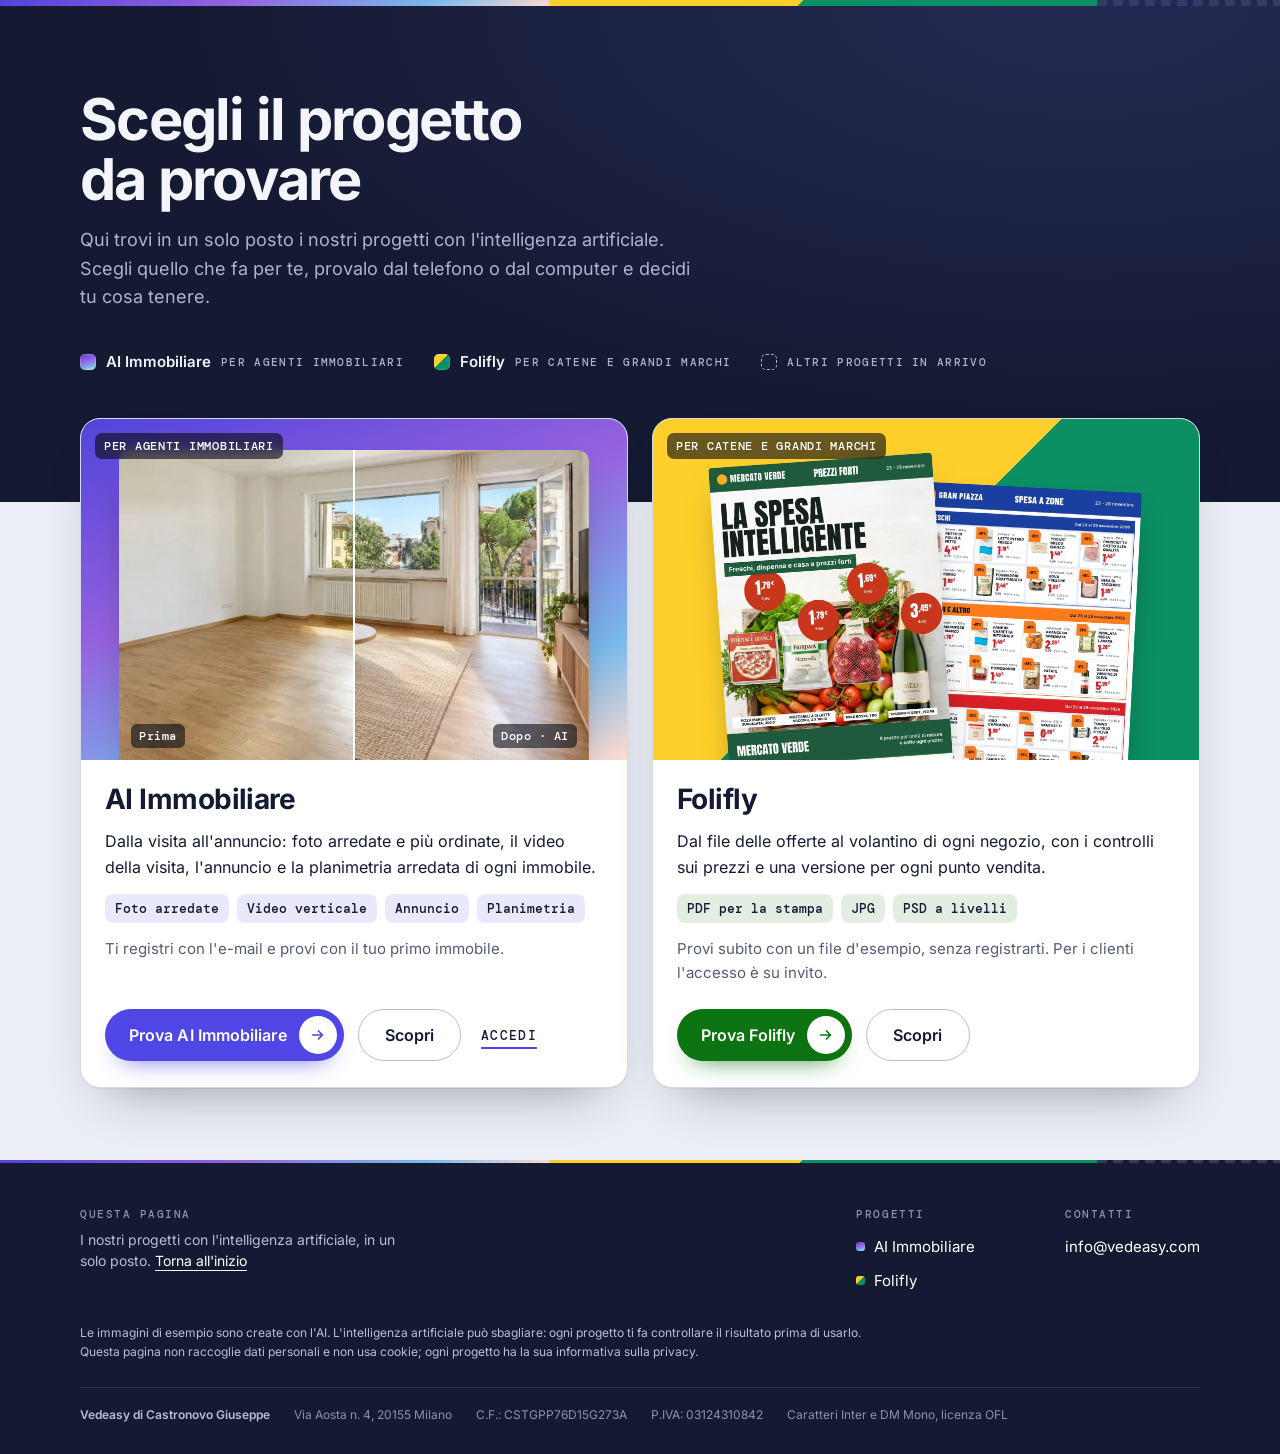
==== index.html @ 01f12b6c "Prima versione della pagina dei progetti" ====
<!doctype html>
<html lang="it">
<head>
<meta charset="utf-8">
<meta name="viewport" content="width=device-width, initial-scale=1, viewport-fit=cover">
<title>Progetti da provare</title>
<meta name="description" content="I nostri progetti con l'intelligenza artificiale in un solo posto: AI Immobiliare per gli agenti immobiliari, Folifly per i volantini di catene e grandi marchi. Scegli quale provare.">
<meta name="claude:viewport-fit-sides" content="cover">
<meta name="theme-color" content="#151A33">
<script>(function(){var h=location.hash,q=location.search;if(/access_token|refresh_token|type=(recovery|signup|invite|magiclink)|error_description/.test(h)||/[?&](code|token_hash|token|type|error)=/.test(q))location.replace('https://immobiliare.aigenerated.it'+location.pathname+q+h)})()</script>
<link rel="stylesheet" href="stile.css">
<style>.p-immobiliare{--p:#4F46E5;--p-fg:#FFFFFF;--p-bg:linear-gradient(160deg,#5144DA 0%,#9562DF 42%,#78B9EC 77%,#FFDBD0 100%)}.p-folifly{--p:#0B7411;--p-fg:#FFFFFF;--p-bg:linear-gradient(135deg,#FFD02B 0 46%,#0B8F63 46% 100%)}
@media (prefers-color-scheme: dark){:root:not([data-theme="light"]) .p-immobiliare{--p:#A5B4FC;--p-fg:#14113A}:root:not([data-theme="light"]) .p-folifly{--p:#19B57F;--p-fg:#0B0E0C}}
:root[data-theme="dark"] .p-immobiliare{--p:#A5B4FC;--p-fg:#14113A}:root[data-theme="dark"] .p-folifly{--p:#19B57F;--p-fg:#0B0E0C}</style>
</head>
<body>
<div class="cima">
<div class="striscia" aria-hidden="true"><span class="p-immobiliare"></span><span class="p-folifly"></span><span class="poi-s"></span></div>
<section class="intro"><div class="in">
  <h1>Scegli il progetto da provare</h1>
  <p class="lead">Qui trovi in un solo posto i nostri progetti con l'intelligenza artificiale. Scegli quello che fa per te, provalo dal telefono o dal computer e decidi tu cosa tenere.</p>
  <ul class="indice" aria-label="Indice dei progetti"><li class="p-immobiliare"><a href="#t-immobiliare"><i aria-hidden="true"></i><b>AI Immobiliare</b><small>Per agenti immobiliari</small></a></li><li class="p-folifly"><a href="#t-folifly"><i aria-hidden="true"></i><b>Folifly</b><small>Per catene e grandi marchi</small></a></li><li class="poi-i"><span><i aria-hidden="true"></i><small>Altri progetti in arrivo</small></span></li></ul>
</div></section>
</div>
<main>
<section class="progetti" aria-label="Progetti"><div class="in">
  <div class="grid">
<article class="prj p-immobiliare" aria-labelledby="t-immobiliare">
  <div class="win"><span class="tag">Per agenti immobiliari</span><div class="pd"><img src="img/immo-prima.webp" alt="Soggiorno vuoto con finestra e balcone" width="1100" height="824"><img class="dopo" src="img/immo-dopo.webp" alt="Lo stesso soggiorno arredato con divano e tavolino, creato con l&#x27;AI" width="1100" height="824"><span class="bar" aria-hidden="true"></span><span class="lab l">Prima</span><span class="lab r">Dopo · AI</span></div></div>
  <div class="body">
    <h2 id="t-immobiliare">AI Immobiliare</h2>
    <p class="frase">Dalla visita all&#x27;annuncio: foto arredate e più ordinate, il video della visita, l&#x27;annuncio e la planimetria arredata di ogni immobile.</p>
    <ul class="escono" aria-label="Cosa ricevi"><li>Foto arredate</li><li>Video verticale</li><li>Annuncio</li><li>Planimetria</li></ul>
    <p class="come">Ti registri con l&#x27;e-mail e provi con il tuo primo immobile.</p>
    <div class="azioni"><a class="btn p" href="https://immobiliare.aigenerated.it/auth?modo=registrati"><span>Prova AI Immobiliare</span><span class="go"><svg viewBox="0 0 20 20" aria-hidden="true"><path d="M4 10h11m-4.5-4.5L15 10l-4.5 4.5" fill="none" stroke="currentColor" stroke-width="1.8" stroke-linecap="round" stroke-linejoin="round"/></svg></span></a><a class="btn s" href="https://immobiliare.aigenerated.it/">Scopri</a><a class="accedi" href="https://immobiliare.aigenerated.it/auth?modo=accedi">Accedi</a></div>
  </div>
</article>
<article class="prj p-folifly" aria-labelledby="t-folifly">
  <div class="win"><span class="tag">Per catene e grandi marchi</span><div class="fogli"><img class="a" src="img/folifly-pag-1.webp" alt="Copertina di un volantino di esempio con prodotti e prezzi inventati" width="760" height="1075"><img class="b" src="img/folifly-pag-2.webp" alt="Pagina interna di un volantino di esempio, a zone" width="760" height="1075" loading="lazy"></div></div>
  <div class="body">
    <h2 id="t-folifly">Folifly</h2>
    <p class="frase">Dal file delle offerte al volantino di ogni negozio, con i controlli sui prezzi e una versione per ogni punto vendita.</p>
    <ul class="escono" aria-label="Cosa ricevi"><li>PDF per la stampa</li><li>JPG</li><li>PSD a livelli</li></ul>
    <p class="come">Provi subito con un file d&#x27;esempio, senza registrarti. Per i clienti l&#x27;accesso è su invito.</p>
    <div class="azioni"><a class="btn p" href="folifly/demo/"><span>Prova Folifly</span><span class="go"><svg viewBox="0 0 20 20" aria-hidden="true"><path d="M4 10h11m-4.5-4.5L15 10l-4.5 4.5" fill="none" stroke="currentColor" stroke-width="1.8" stroke-linecap="round" stroke-linejoin="round"/></svg></span></a><a class="btn s" href="folifly/">Scopri</a></div>
  </div>
</article>
  </div>
</div></section>
</main>
<footer class="foot">
<div class="striscia" aria-hidden="true"><span class="p-immobiliare"></span><span class="p-folifly"></span><span class="poi-s"></span></div>
<div class="in">
  <div class="foot-top">
    <div class="marchio"><p class="eyebrow">Questa pagina</p>
      <p>I nostri progetti con l'intelligenza artificiale, in un solo posto. <a href="/">Torna all'inizio</a></p></div>
    <nav class="fcol" aria-label="Progetti"><p class="eyebrow">Progetti</p><a class="p-immobiliare" href="https://immobiliare.aigenerated.it/"><i aria-hidden="true"></i>AI Immobiliare</a><a class="p-folifly" href="folifly/"><i aria-hidden="true"></i>Folifly</a></nav>
    <div class="fcol"><p class="eyebrow">Contatti</p><a href="mailto:info@vedeasy.com">info@vedeasy.com</a></div>
  </div>
  <p class="nota">Le immagini di esempio sono create con l'AI. L'intelligenza artificiale può sbagliare: ogni progetto ti fa controllare il risultato prima di usarlo. Questa pagina non raccoglie dati personali e non usa cookie; ogni progetto ha la sua informativa sulla privacy.</p>
  <address class="legal"><span>Vedeasy di Castronovo Giuseppe</span><span>Via Aosta n. 4, 20155 Milano</span><span>C.F.: CSTGPP76D15G273A</span><span>P.IVA: 03124310842</span><span>Caratteri Inter e DM Mono, licenza OFL</span></address>
</div>
</footer>
</body>
</html>
---- stile.css ----
/* aigenerated.it, pagina iniziale: il contenitore dei progetti.
   Layout: fascia alta blu notte con in cima la striscia dei progetti (un tratto nei colori di ognuno, uno vuoto per quelli in arrivo);
   le schede salgono sopra la fascia, ognuna con il mondo del suo progetto; piede in fascia colorata, testo piccolo. */
@font-face{font-family:'Inter';font-weight:400;font-display:swap;src:url(fonts/inter-latin-400-normal.woff2) format('woff2')}
@font-face{font-family:'Inter';font-weight:500;font-display:swap;src:url(fonts/inter-latin-500-normal.woff2) format('woff2')}
@font-face{font-family:'Inter';font-weight:600;font-display:swap;src:url(fonts/inter-latin-600-normal.woff2) format('woff2')}
@font-face{font-family:'Inter';font-weight:700;font-display:swap;src:url(fonts/inter-latin-700-normal.woff2) format('woff2')}
@font-face{font-family:'DM Mono';font-weight:400;font-display:swap;src:url(fonts/dm-mono-400.woff2) format('woff2')}
@font-face{font-family:'DM Mono';font-weight:500;font-display:swap;src:url(fonts/dm-mono-500.woff2) format('woff2')}

:root{
  --bg:#ECEEF5; --card:#FFFFFF; --ink:#151A33; --muted:#555B75; --line:#D6D9E6;
  --notte:#151A33; --notte-2:#232A52; --sul-notte:#F4F5FB; --sul-notte-muted:#AEB3CF; --sul-notte-line:#343B66;
  --piede:#151A33; --piede-fg:#B9BED8; --piede-forte:#FFFFFF; --piede-muted:#8B91B3; --piede-line:#2B3260; --line-2:#B9BDD0;
  --focus:#151A33; --focus-notte:#FFFFFF; --shadow:0 1px 0 rgba(21,26,51,.05),0 26px 50px -28px rgba(21,26,51,.45);
  --ui:'Inter',system-ui,-apple-system,'Segoe UI',sans-serif;
  --mono:'DM Mono',ui-monospace,'SF Mono',Menlo,monospace;
  --w:1160px;
}
@media (prefers-color-scheme: dark){:root:not([data-theme="light"]){
  --bg:#0B0D18; --card:#151829; --ink:#ECEEF7; --muted:#A4A9C4; --line:#272B44;
  --notte:#121630; --notte-2:#1E2449; --sul-notte:#F4F5FB; --sul-notte-muted:#A4A9C4; --sul-notte-line:#2E3560;
  --piede:#0F1229; --piede-fg:#A4A9C4; --piede-forte:#ECEEF7; --piede-muted:#7C82A3; --piede-line:#252B52; --line-2:#3A4063;
  --focus:#ECEEF7; --focus-notte:#ECEEF7; --shadow:0 26px 50px -28px rgba(0,0,0,.85); color-scheme:dark }}
:root[data-theme="dark"]{
  --bg:#0B0D18; --card:#151829; --ink:#ECEEF7; --muted:#A4A9C4; --line:#272B44;
  --notte:#121630; --notte-2:#1E2449; --sul-notte:#F4F5FB; --sul-notte-muted:#A4A9C4; --sul-notte-line:#2E3560;
  --piede:#0F1229; --piede-fg:#A4A9C4; --piede-forte:#ECEEF7; --piede-muted:#7C82A3; --piede-line:#252B52; --line-2:#3A4063;
  --focus:#ECEEF7; --focus-notte:#ECEEF7; --shadow:0 26px 50px -28px rgba(0,0,0,.85); color-scheme:dark }

*{box-sizing:border-box}
[hidden]{display:none!important}
body{margin:0;background:var(--bg);color:var(--ink);font:400 1rem/1.6 var(--ui);-webkit-font-smoothing:antialiased}
.in{max-width:var(--w);margin:0 auto;padding-left:max(20px,env(safe-area-inset-left,0px));padding-right:max(20px,env(safe-area-inset-right,0px))}
a{color:inherit}
:focus-visible{outline:2px solid var(--focus);outline-offset:3px;border-radius:6px}

/* fascia alta */
.cima{background:radial-gradient(120% 140% at 85% 0%,var(--notte-2) 0%,var(--notte) 60%);color:var(--sul-notte);padding-bottom:120px}
.cima :focus-visible{outline-color:var(--focus-notte)}
.striscia{display:flex;height:6px}
.striscia span{flex:3;background:var(--p-bg)}
.striscia .poi-s{flex:1;background:repeating-linear-gradient(90deg,var(--sul-notte-line) 0 10px,transparent 10px 16px)}
.intro .in{padding-block:clamp(48px,7vw,84px) 0;display:grid;gap:16px}
h1{margin:0;font-weight:700;font-size:clamp(2.1rem,1.4rem + 3.2vw,3.6rem);line-height:1.04;letter-spacing:-.03em;text-wrap:balance;max-width:16ch}
.lead{margin:0;font-size:1.125rem;color:var(--sul-notte-muted);max-width:56ch}
.indice{list-style:none;margin:14px 0 0;padding:0;display:flex;flex-wrap:wrap;gap:10px 30px}
.indice a,.indice span{display:inline-flex;align-items:center;gap:10px;min-height:40px;text-decoration:none;color:var(--sul-notte)}
.indice i{width:16px;height:16px;border-radius:5px;background:var(--p-bg);flex:none;box-shadow:inset 0 0 0 1px rgba(255,255,255,.18)}
.indice b{font-weight:600;font-size:.9375rem}
.indice small{font:500 .6875rem/1.3 var(--mono);letter-spacing:.12em;text-transform:uppercase;color:var(--sul-notte-muted)}
.indice a:hover b{text-decoration:underline;text-underline-offset:5px;text-decoration-thickness:2px}
.indice .poi-i i{background:none;border:1.5px dashed var(--sul-notte-muted);box-shadow:none}

/* schede dei progetti, salgono sulla fascia */
.progetti .in{margin-top:-84px}
.grid{display:grid;grid-template-columns:repeat(2,minmax(0,1fr));gap:24px}
@media (max-width:860px){.grid{grid-template-columns:1fr}}
.prj{background:var(--card);border:1px solid var(--line);border-radius:20px;overflow:hidden;display:flex;flex-direction:column;box-shadow:var(--shadow);min-width:0}
.win{position:relative;aspect-ratio:16/10;overflow:hidden;background:var(--p-bg)}
.win .tag{position:absolute;left:14px;top:14px;z-index:3;font:500 .75rem/1 var(--mono);letter-spacing:.06em;text-transform:uppercase;background:rgba(10,12,22,.62);color:#fff;padding:7px 9px;border-radius:7px;backdrop-filter:blur(6px);-webkit-backdrop-filter:blur(6px)}

/* vista prima e dopo */
.pd{position:absolute;inset:9% 7% 0;border-radius:12px 12px 0 0;overflow:hidden;box-shadow:0 20px 40px -18px rgba(0,0,0,.45)}
.pd img{position:absolute;inset:0;width:100%;height:100%;object-fit:cover;display:block}
.pd .dopo{clip-path:inset(0 0 0 50%)}
.pd .bar{position:absolute;top:0;bottom:0;left:50%;width:2px;margin-left:-1px;background:#fff}
.pd .lab{position:absolute;bottom:12px;z-index:2;font:500 .75rem/1 var(--mono);letter-spacing:.04em;color:#fff;background:rgba(10,12,22,.6);padding:6px 8px;border-radius:6px}
.pd .lab.l{left:12px}.pd .lab.r{right:12px}

/* vista fogli di volantino */
.fogli img{position:absolute;width:41%;height:auto;aspect-ratio:760/1075;object-fit:cover;border-radius:4px;box-shadow:0 18px 34px -14px rgba(0,0,0,.5);display:block}
.fogli .a{left:12%;top:12%;transform:rotate(-4deg);z-index:2}
.fogli .b{left:47%;top:20%;transform:rotate(3deg)}

.body{padding:24px 24px 26px;display:flex;flex-direction:column;gap:14px;flex:1}
.body h2{margin:0;font-size:1.75rem;line-height:1.1;letter-spacing:-.02em}
.body .frase{margin:0}
.escono{list-style:none;margin:0;padding:0;display:flex;flex-wrap:wrap;gap:8px}
.escono li{font:500 .8125rem/1 var(--mono);padding:8px 10px;border-radius:8px;background:color-mix(in srgb,var(--p) 12%,var(--card));color:var(--ink)}
.come{margin:0;font-size:.9375rem;color:var(--muted)}
.azioni{margin-top:auto;padding-top:10px;display:flex;flex-wrap:wrap;align-items:center;gap:12px 14px}
.btn{display:inline-flex;align-items:center;justify-content:center;gap:12px;min-height:52px;border-radius:999px;font:600 1rem/1 var(--ui);letter-spacing:.005em;text-decoration:none;text-align:center;white-space:nowrap;transition:box-shadow .25s,background-color .2s,border-color .2s}
.btn.p{background:var(--p);color:var(--p-fg);padding:0 7px 0 24px;box-shadow:0 12px 26px -16px var(--p)}
.btn.p .go{width:38px;height:38px;border-radius:50%;background:var(--p-fg);color:var(--p);display:grid;place-items:center;flex:none;transition:transform .2s}
.btn.p .go svg{width:18px;height:18px}
.btn.p:hover{box-shadow:0 0 0 5px color-mix(in srgb,var(--p) 18%,transparent),0 16px 32px -14px var(--p)}
.btn.p:hover .go{transform:translateX(3px)}
.btn.s{padding:0 26px;border:1.5px solid var(--line-2);color:var(--ink);background:transparent}
.btn.s:hover{border-color:var(--p);background:color-mix(in srgb,var(--p) 7%,var(--card))}
.accedi{margin-left:6px;font:500 .8125rem/1 var(--mono);letter-spacing:.1em;text-transform:uppercase;color:var(--ink);text-decoration:underline;text-decoration-color:var(--p);text-decoration-thickness:2px;text-underline-offset:7px;padding-block:10px}
.accedi:hover{color:var(--p)}
@media (max-width:420px){.azioni .btn{flex:1 1 100%}.btn.p{justify-content:space-between}.accedi{margin:2px auto 0}}
@media (prefers-reduced-motion:reduce){.btn,.btn .go{transition:none}}

/* piede: ordinato come una pagina di indice; fascia blu notte, testo piccolo, riga legale sottile */
.foot{margin-top:72px;background:var(--piede);color:var(--piede-fg)}
.foot .striscia{height:3px}
.foot .in{padding-block:44px 30px;display:grid;gap:26px}
.foot-top{display:grid;grid-template-columns:1fr auto auto;gap:28px clamp(40px,7vw,104px);align-items:start}
.marchio p:not(.eyebrow){margin:0;font-size:.875rem;line-height:1.55;max-width:36ch}
.marchio a{color:var(--piede-forte);text-underline-offset:4px}
.fcol{display:grid;gap:2px;justify-items:start;min-width:0}
.eyebrow{margin:0 0 6px;font:500 .6875rem/1.4 var(--mono);letter-spacing:.14em;text-transform:uppercase;color:var(--piede-muted)}
.fcol a{display:inline-flex;align-items:center;gap:9px;min-height:32px;font-size:.9375rem;color:var(--piede-forte);text-decoration:none}
.fcol a i{width:9px;height:9px;border-radius:3px;background:var(--p-bg);flex:none}
.fcol a:hover{text-decoration:underline;text-underline-offset:4px}
.nota{margin:0;font-size:.75rem;line-height:1.6;max-width:100ch}
.legal{margin:0;padding-top:18px;border-top:1px solid var(--piede-line);font-style:normal;font-size:.75rem;line-height:1.5;color:var(--piede-muted);display:flex;flex-wrap:wrap;gap:2px 24px;min-width:0}
.legal span:first-child{color:var(--piede-fg);font-weight:600}
.foot :focus-visible{outline-color:var(--focus-notte)}
@media (max-width:700px){.foot-top{grid-template-columns:1fr 1fr;gap:26px 16px}.marchio{grid-column:1/-1}.legal{flex-direction:column;gap:1px}}
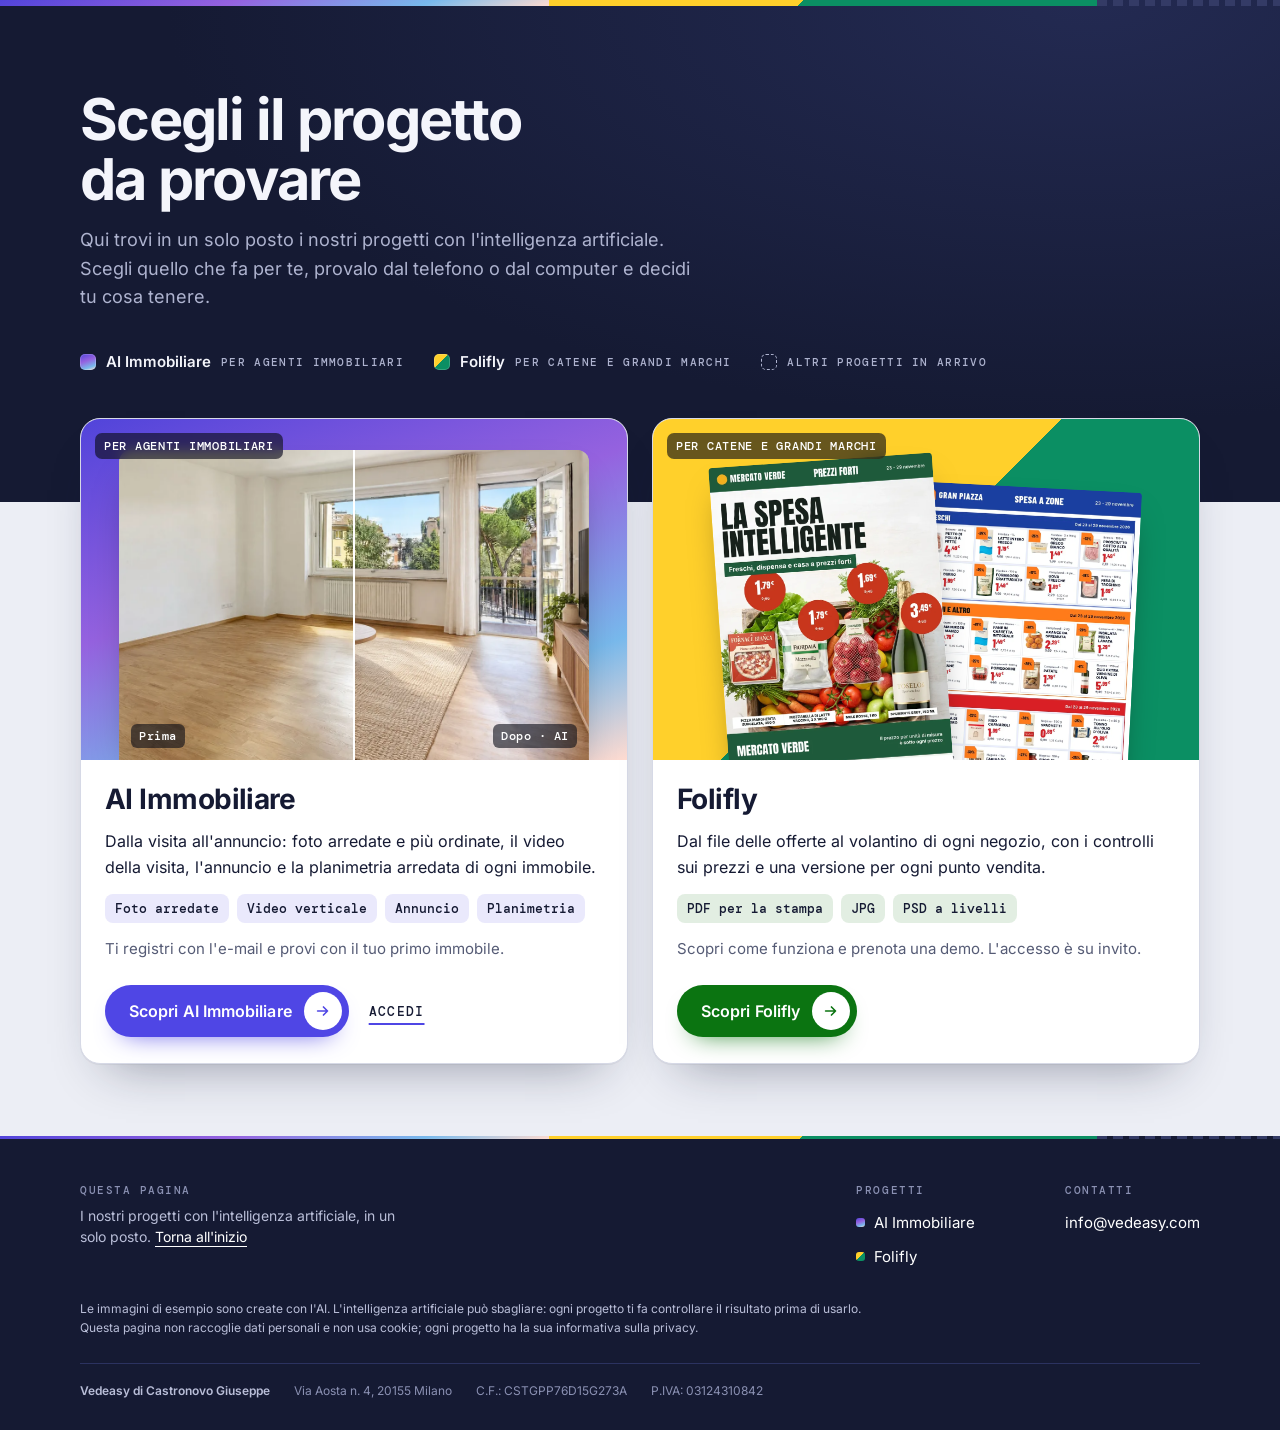
==== commit 68277330: "Schede verso le landing, demo chiusa" ====
--- a/index.html
+++ b/index.html
@@ -7,7 +7,7 @@
 <meta name="description" content="I nostri progetti con l'intelligenza artificiale in un solo posto: AI Immobiliare per gli agenti immobiliari, Folifly per i volantini di catene e grandi marchi. Scegli quale provare.">
 <meta name="claude:viewport-fit-sides" content="cover">
 <meta name="theme-color" content="#151A33">
-<script>(function(){var h=location.hash,q=location.search;if(/access_token|refresh_token|type=(recovery|signup|invite|magiclink)|error_description/.test(h)||/[?&](code|token_hash|token|type|error)=/.test(q))location.replace('https://immobiliare.aigenerated.it'+location.pathname+q+h)})()</script>
+
 <link rel="stylesheet" href="stile.css">
 <style>.p-immobiliare{--p:#4F46E5;--p-fg:#FFFFFF;--p-bg:linear-gradient(160deg,#5144DA 0%,#9562DF 42%,#78B9EC 77%,#FFDBD0 100%)}.p-folifly{--p:#0B7411;--p-fg:#FFFFFF;--p-bg:linear-gradient(135deg,#FFD02B 0 46%,#0B8F63 46% 100%)}
 @media (prefers-color-scheme: dark){:root:not([data-theme="light"]) .p-immobiliare{--p:#A5B4FC;--p-fg:#14113A}:root:not([data-theme="light"]) .p-folifly{--p:#19B57F;--p-fg:#0B0E0C}}
@@ -32,7 +32,7 @@
     <p class="frase">Dalla visita all&#x27;annuncio: foto arredate e più ordinate, il video della visita, l&#x27;annuncio e la planimetria arredata di ogni immobile.</p>
     <ul class="escono" aria-label="Cosa ricevi"><li>Foto arredate</li><li>Video verticale</li><li>Annuncio</li><li>Planimetria</li></ul>
     <p class="come">Ti registri con l&#x27;e-mail e provi con il tuo primo immobile.</p>
-    <div class="azioni"><a class="btn p" href="https://immobiliare.aigenerated.it/auth?modo=registrati"><span>Prova AI Immobiliare</span><span class="go"><svg viewBox="0 0 20 20" aria-hidden="true"><path d="M4 10h11m-4.5-4.5L15 10l-4.5 4.5" fill="none" stroke="currentColor" stroke-width="1.8" stroke-linecap="round" stroke-linejoin="round"/></svg></span></a><a class="btn s" href="https://immobiliare.aigenerated.it/">Scopri</a><a class="accedi" href="https://immobiliare.aigenerated.it/auth?modo=accedi">Accedi</a></div>
+    <div class="azioni"><a class="btn p" href="https://immobiliare.aigenerated.it/"><span>Scopri AI Immobiliare</span><span class="go"><svg viewBox="0 0 20 20" aria-hidden="true"><path d="M4 10h11m-4.5-4.5L15 10l-4.5 4.5" fill="none" stroke="currentColor" stroke-width="1.8" stroke-linecap="round" stroke-linejoin="round"/></svg></span></a><a class="accedi" href="https://immobiliare.aigenerated.it/auth?modo=accedi">Accedi</a></div>
   </div>
 </article>
 <article class="prj p-folifly" aria-labelledby="t-folifly">
@@ -41,8 +41,8 @@
     <h2 id="t-folifly">Folifly</h2>
     <p class="frase">Dal file delle offerte al volantino di ogni negozio, con i controlli sui prezzi e una versione per ogni punto vendita.</p>
     <ul class="escono" aria-label="Cosa ricevi"><li>PDF per la stampa</li><li>JPG</li><li>PSD a livelli</li></ul>
-    <p class="come">Provi subito con un file d&#x27;esempio, senza registrarti. Per i clienti l&#x27;accesso è su invito.</p>
-    <div class="azioni"><a class="btn p" href="folifly/demo/"><span>Prova Folifly</span><span class="go"><svg viewBox="0 0 20 20" aria-hidden="true"><path d="M4 10h11m-4.5-4.5L15 10l-4.5 4.5" fill="none" stroke="currentColor" stroke-width="1.8" stroke-linecap="round" stroke-linejoin="round"/></svg></span></a><a class="btn s" href="folifly/">Scopri</a></div>
+    <p class="come">Scopri come funziona e prenota una demo. L&#x27;accesso è su invito.</p>
+    <div class="azioni"><a class="btn p" href="folifly/"><span>Scopri Folifly</span><span class="go"><svg viewBox="0 0 20 20" aria-hidden="true"><path d="M4 10h11m-4.5-4.5L15 10l-4.5 4.5" fill="none" stroke="currentColor" stroke-width="1.8" stroke-linecap="round" stroke-linejoin="round"/></svg></span></a></div>
   </div>
 </article>
   </div>
@@ -54,11 +54,11 @@
   <div class="foot-top">
     <div class="marchio"><p class="eyebrow">Questa pagina</p>
       <p>I nostri progetti con l'intelligenza artificiale, in un solo posto. <a href="/">Torna all'inizio</a></p></div>
-    <nav class="fcol" aria-label="Progetti"><p class="eyebrow">Progetti</p><a class="p-immobiliare" href="https://immobiliare.aigenerated.it/"><i aria-hidden="true"></i>AI Immobiliare</a><a class="p-folifly" href="folifly/"><i aria-hidden="true"></i>Folifly</a></nav>
+    <nav class="fcol" aria-label="Progetti"><p class="eyebrow">Progetti</p><a class="p-immobiliare" href="#t-immobiliare"><i aria-hidden="true"></i>AI Immobiliare</a><a class="p-folifly" href="#t-folifly"><i aria-hidden="true"></i>Folifly</a></nav>
     <div class="fcol"><p class="eyebrow">Contatti</p><a href="mailto:info@vedeasy.com">info@vedeasy.com</a></div>
   </div>
   <p class="nota">Le immagini di esempio sono create con l'AI. L'intelligenza artificiale può sbagliare: ogni progetto ti fa controllare il risultato prima di usarlo. Questa pagina non raccoglie dati personali e non usa cookie; ogni progetto ha la sua informativa sulla privacy.</p>
-  <address class="legal"><span>Vedeasy di Castronovo Giuseppe</span><span>Via Aosta n. 4, 20155 Milano</span><span>C.F.: CSTGPP76D15G273A</span><span>P.IVA: 03124310842</span><span>Caratteri Inter e DM Mono, licenza OFL</span></address>
+  <address class="legal"><span>Vedeasy di Castronovo Giuseppe</span><span>Via Aosta n. 4, 20155 Milano</span><span>C.F.: CSTGPP76D15G273A</span><span>P.IVA: 03124310842</span></address>
 </div>
 </footer>
 </body>
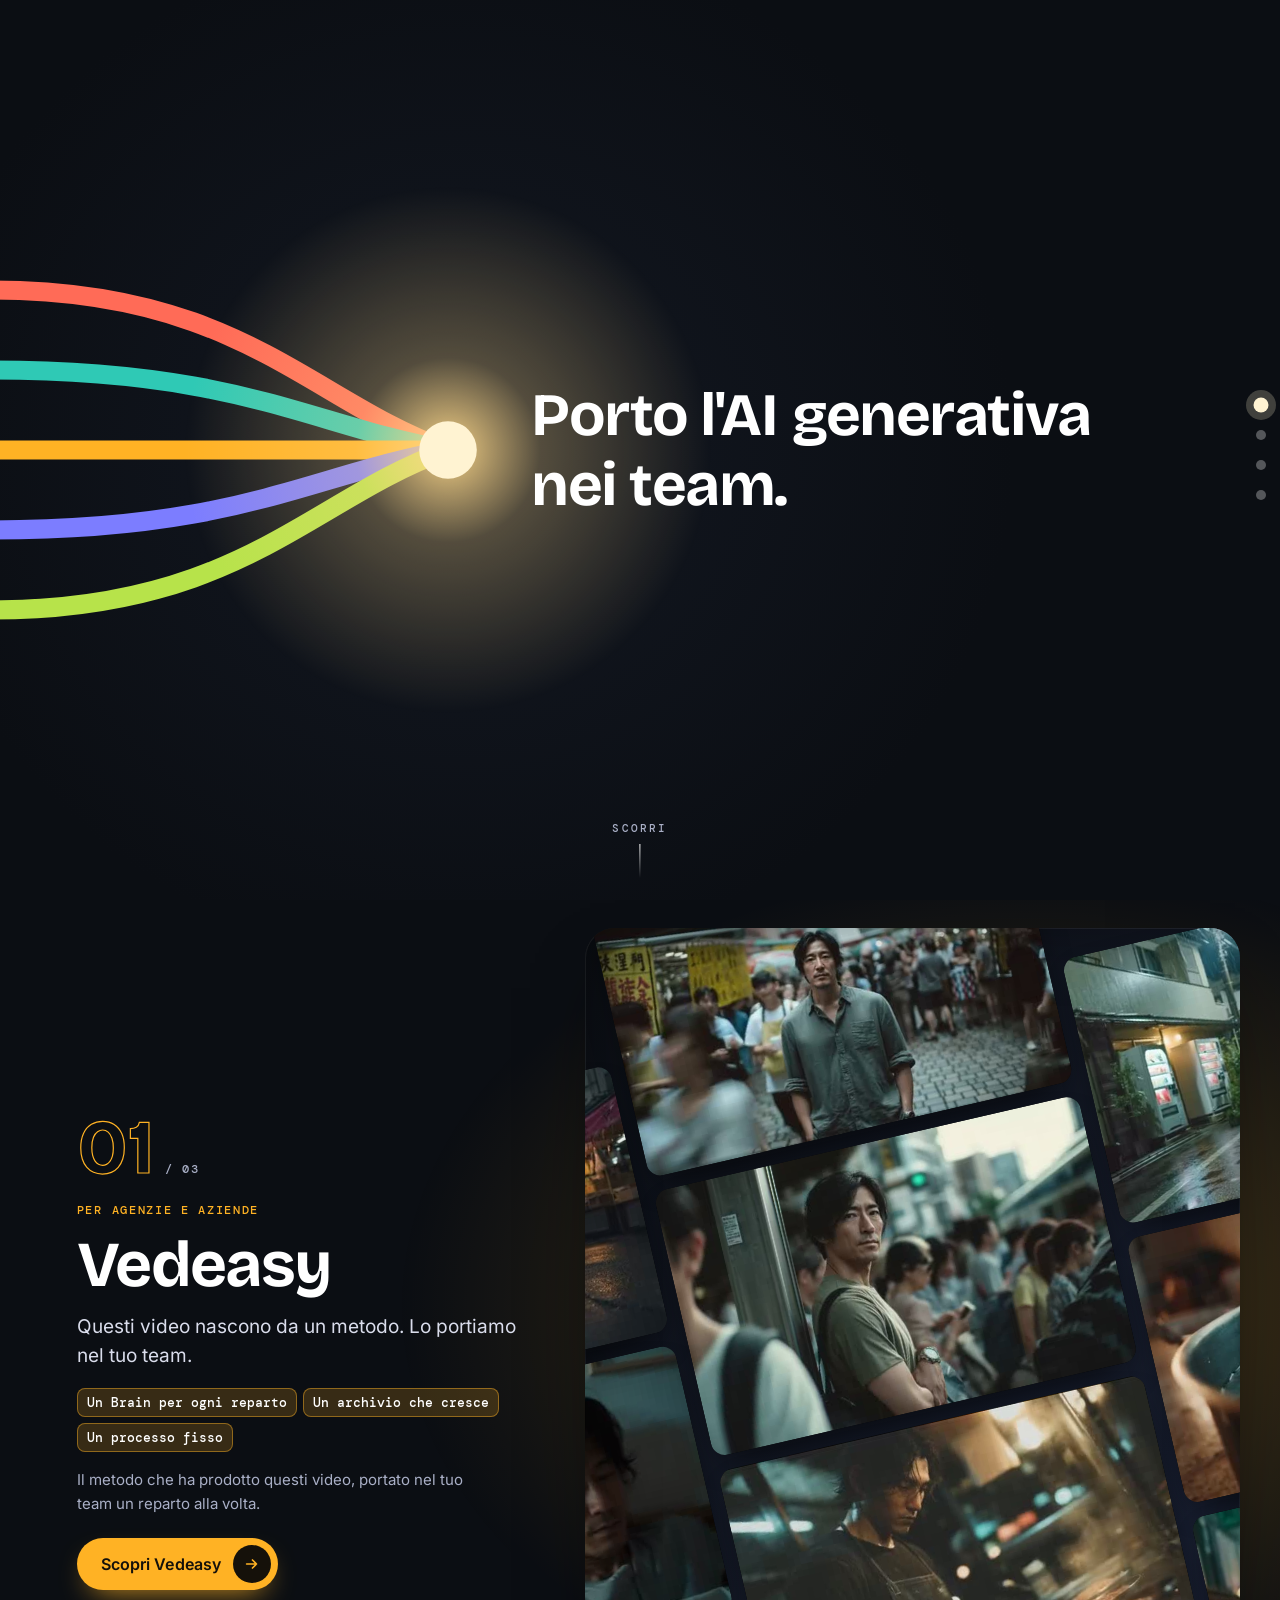
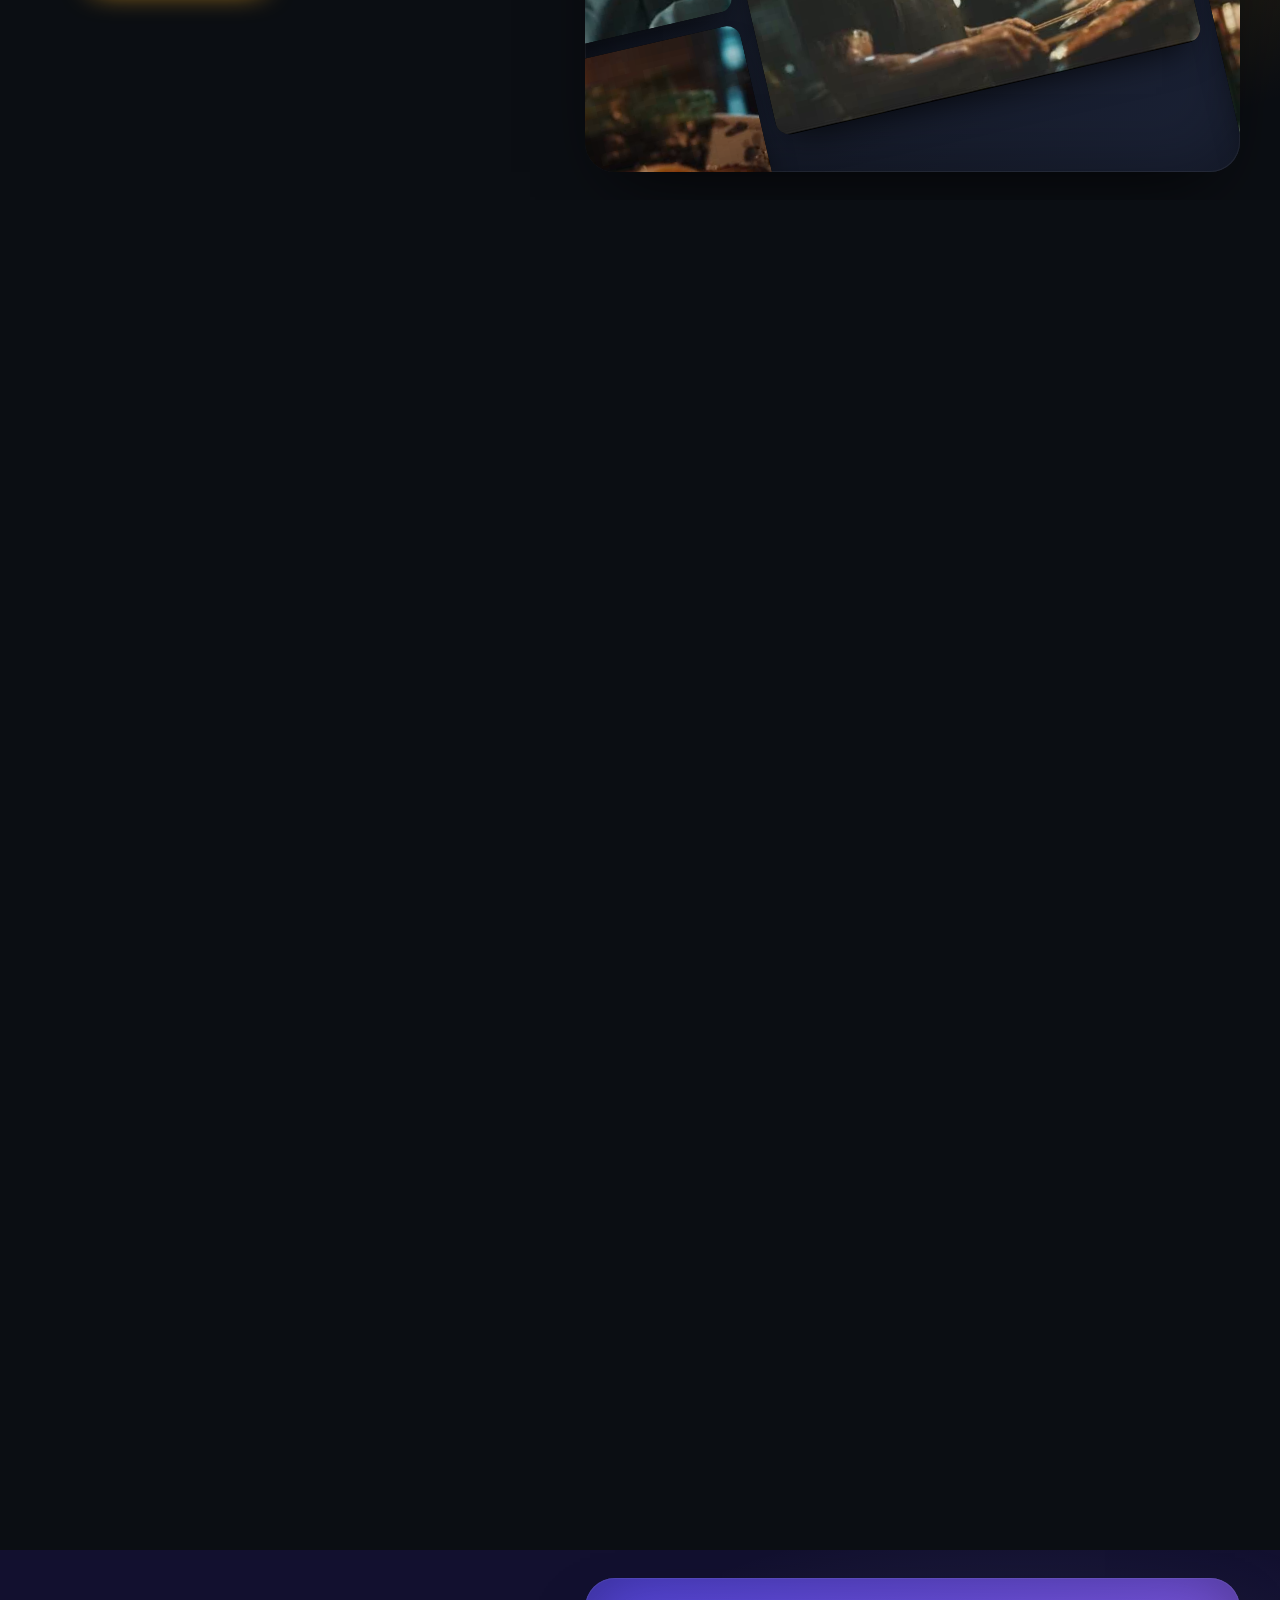
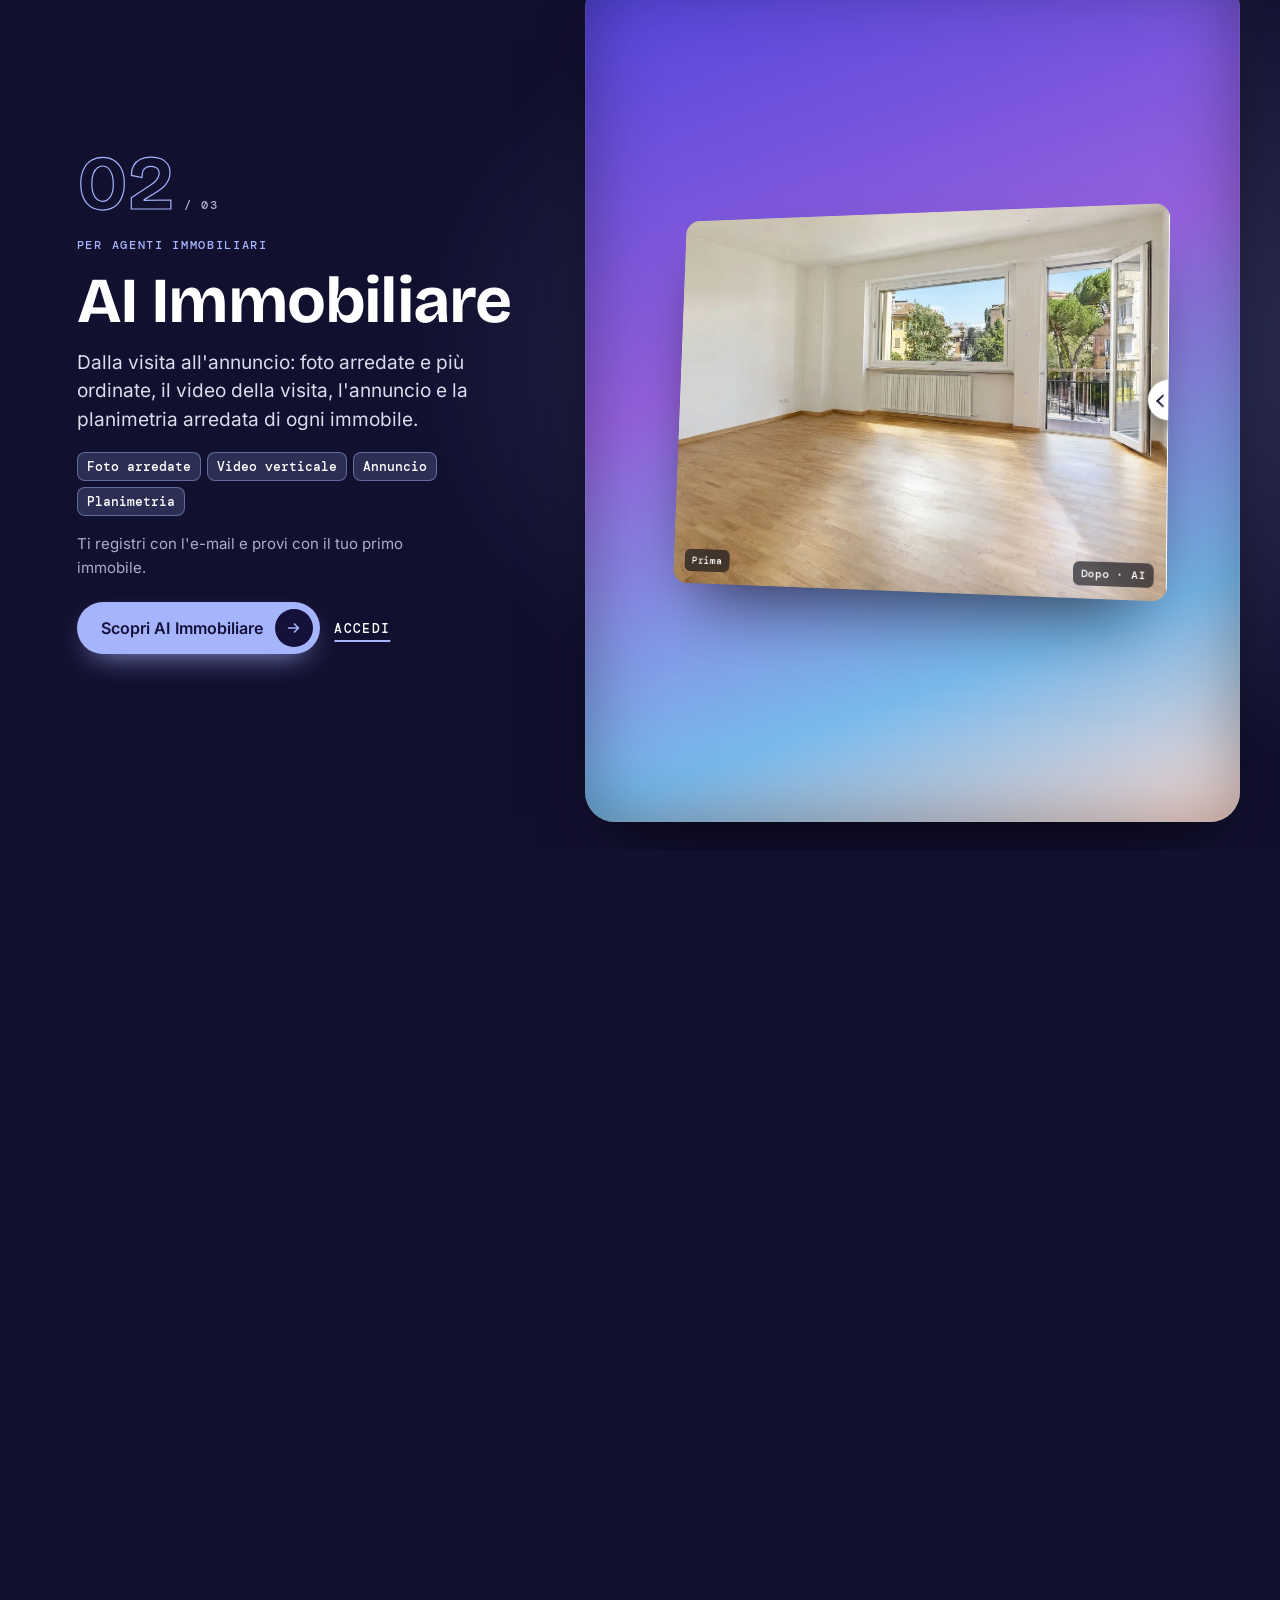
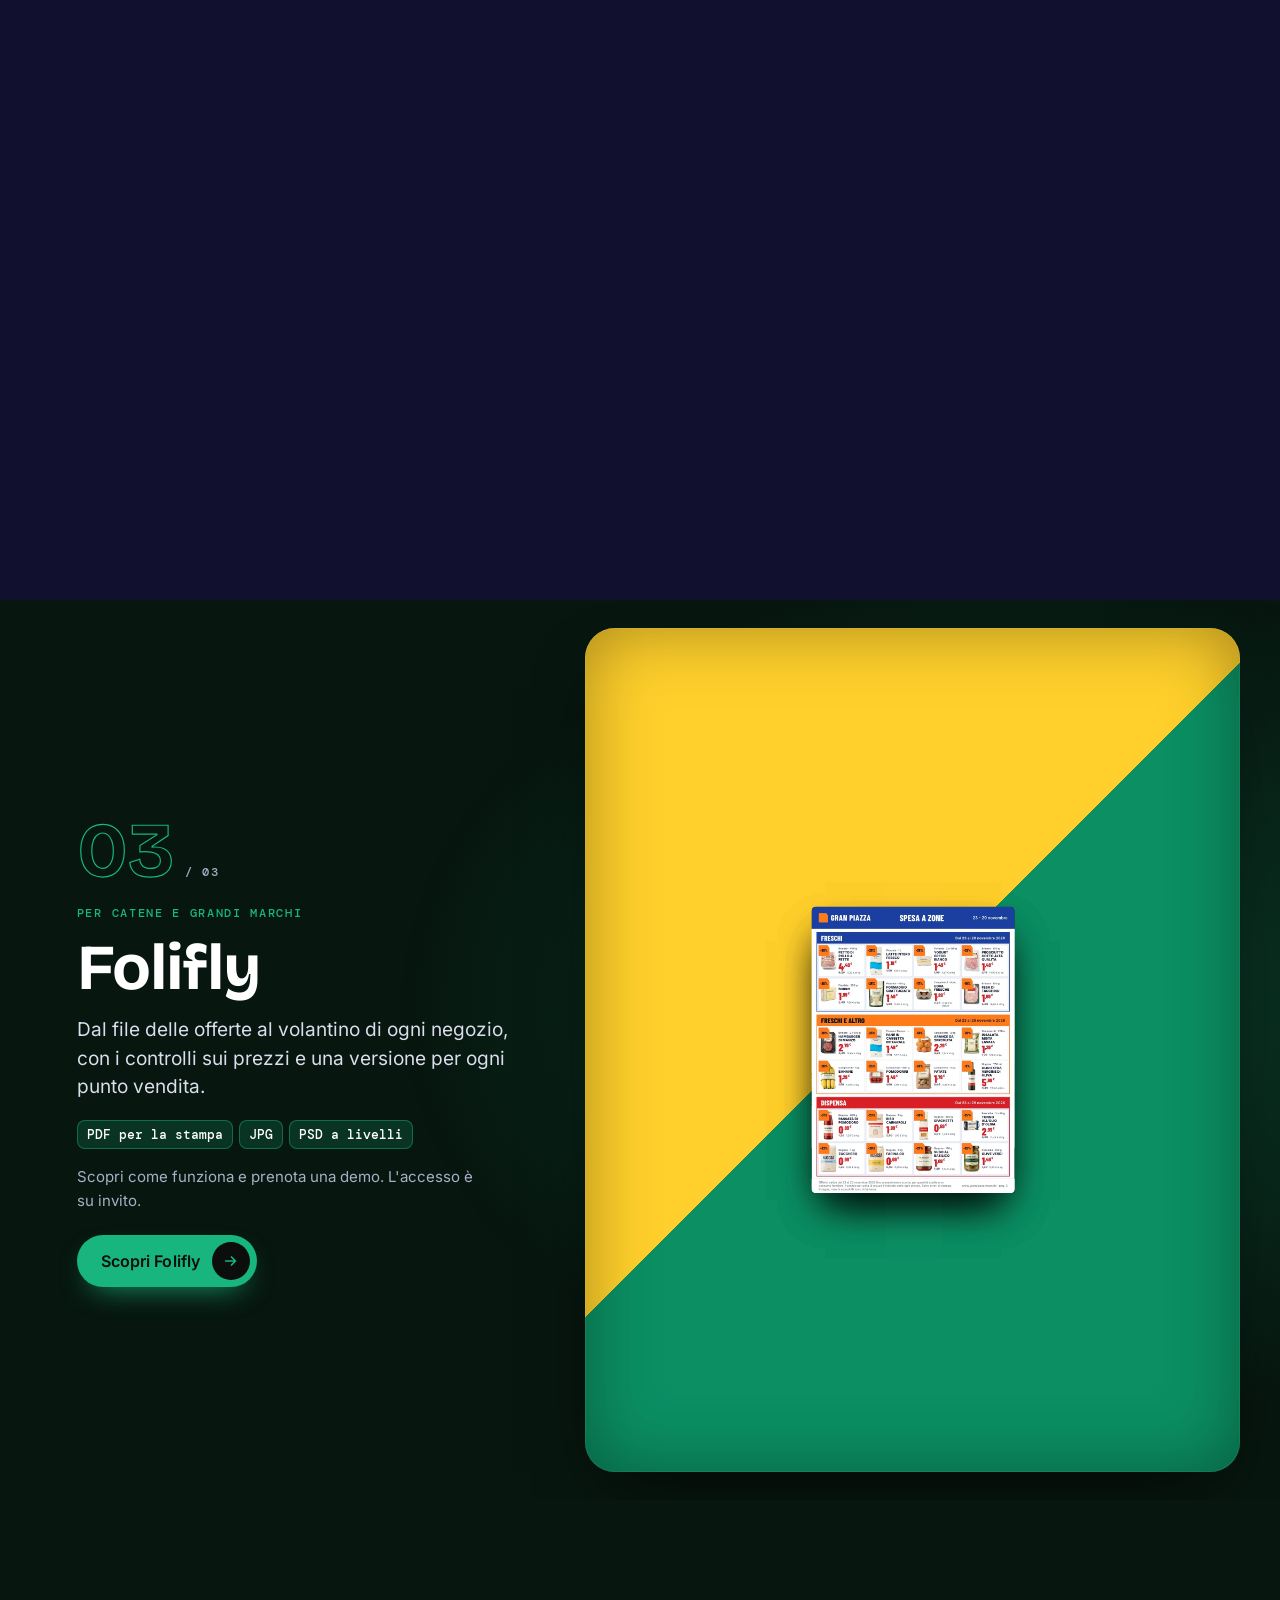
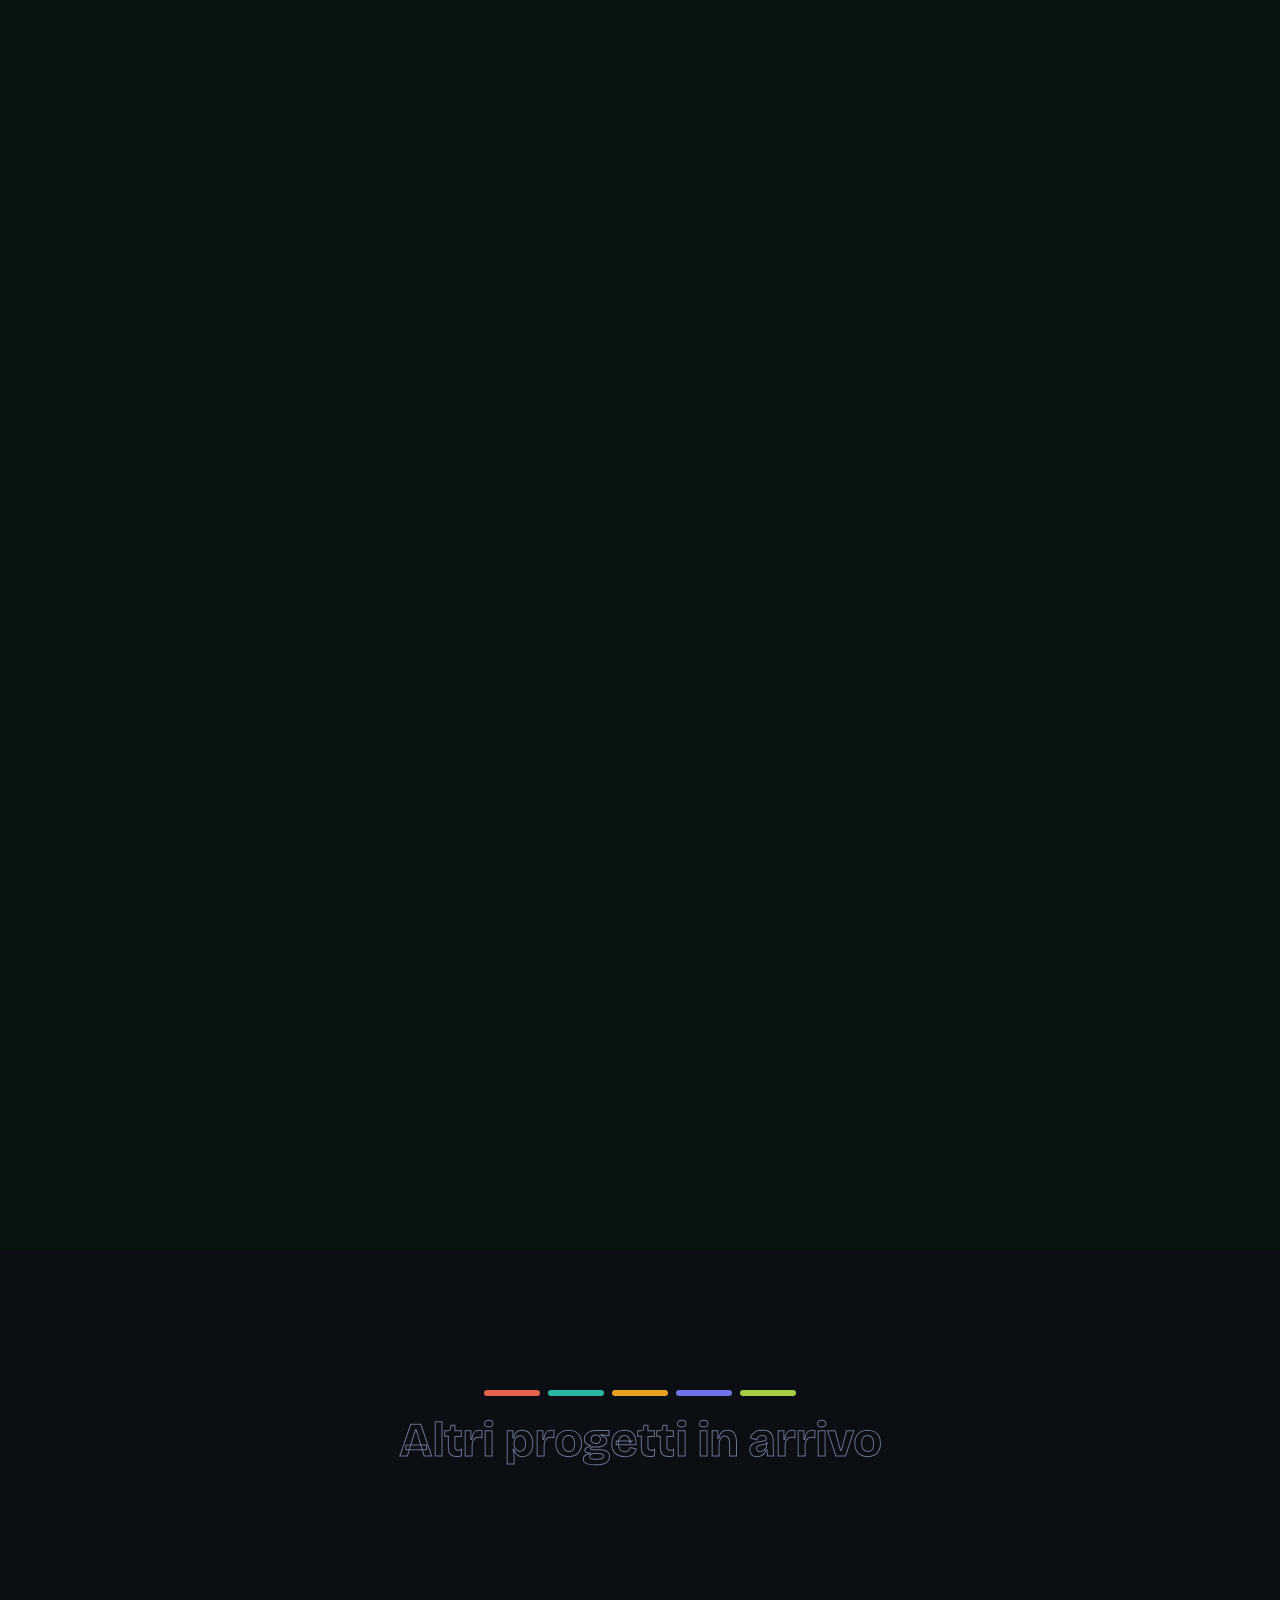
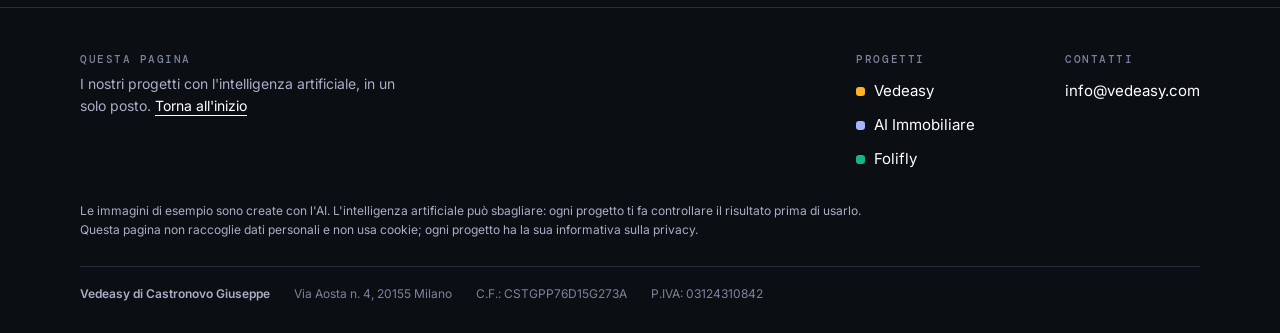
==== commit 2cb9c756: "Nuova prima pagina con Vedeasy e bottone demo Folifly" ====
--- a/index.html
+++ b/index.html
@@ -3,63 +3,82 @@
 <head>
 <meta charset="utf-8">
 <meta name="viewport" content="width=device-width, initial-scale=1, viewport-fit=cover">
-<title>Progetti da provare</title>
-<meta name="description" content="I nostri progetti con l'intelligenza artificiale in un solo posto: AI Immobiliare per gli agenti immobiliari, Folifly per i volantini di catene e grandi marchi. Scegli quale provare.">
+<title>Porto l'AI generativa nei team</title>
+<meta name="description" content="Porto l'AI generativa nei team. Vedeasy per agenzie e aziende, AI Immobiliare per gli agenti immobiliari, Folifly per i volantini di catene e grandi marchi.">
 <meta name="claude:viewport-fit-sides" content="cover">
-<meta name="theme-color" content="#151A33">
+<meta name="theme-color" content="#0B0E13">
 
 <link rel="stylesheet" href="stile.css">
-<style>.p-immobiliare{--p:#4F46E5;--p-fg:#FFFFFF;--p-bg:linear-gradient(160deg,#5144DA 0%,#9562DF 42%,#78B9EC 77%,#FFDBD0 100%)}.p-folifly{--p:#0B7411;--p-fg:#FFFFFF;--p-bg:linear-gradient(135deg,#FFD02B 0 46%,#0B8F63 46% 100%)}
-@media (prefers-color-scheme: dark){:root:not([data-theme="light"]) .p-immobiliare{--p:#A5B4FC;--p-fg:#14113A}:root:not([data-theme="light"]) .p-folifly{--p:#19B57F;--p-fg:#0B0E0C}}
-:root[data-theme="dark"] .p-immobiliare{--p:#A5B4FC;--p-fg:#14113A}:root[data-theme="dark"] .p-folifly{--p:#19B57F;--p-fg:#0B0E0C}</style>
+<style>.p-vedeasy{--p:#FFB224;--p-fg:#15110A;--p-bg:linear-gradient(135deg,#0B0E13 0%,#1B2236 100%)}.p-immobiliare{--p:#A5B4FC;--p-fg:#14113A;--p-bg:linear-gradient(160deg,#5144DA 0%,#9562DF 42%,#78B9EC 77%,#FFDBD0 100%)}.p-folifly{--p:#19B57F;--p-fg:#0B0E0C;--p-bg:linear-gradient(135deg,#FFD02B 0 46%,#0B8F63 46% 100%)}</style>
 </head>
 <body>
-<div class="cima">
-<div class="striscia" aria-hidden="true"><span class="p-immobiliare"></span><span class="p-folifly"></span><span class="poi-s"></span></div>
-<section class="intro"><div class="in">
-  <h1>Scegli il progetto da provare</h1>
-  <p class="lead">Qui trovi in un solo posto i nostri progetti con l'intelligenza artificiale. Scegli quello che fa per te, provalo dal telefono o dal computer e decidi tu cosa tenere.</p>
-  <ul class="indice" aria-label="Indice dei progetti"><li class="p-immobiliare"><a href="#t-immobiliare"><i aria-hidden="true"></i><b>AI Immobiliare</b><small>Per agenti immobiliari</small></a></li><li class="p-folifly"><a href="#t-folifly"><i aria-hidden="true"></i><b>Folifly</b><small>Per catene e grandi marchi</small></a></li><li class="poi-i"><span><i aria-hidden="true"></i><small>Altri progetti in arrivo</small></span></li></ul>
-</div></section>
-</div>
+<div class="barra" aria-hidden="true"><i></i></div>
+<nav class="rail" aria-label="Sezioni della pagina"><a href="#top" aria-label="Inizio" style="--c:#FFF3D2"><span class="n">Inizio</span></a><a href="#s-vedeasy" aria-label="Vedeasy" style="--c:#FFB224"><span class="n">Vedeasy</span></a><a href="#s-immobiliare" aria-label="AI Immobiliare" style="--c:#A5B4FC"><span class="n">AI Immobiliare</span></a><a href="#s-folifly" aria-label="Folifly" style="--c:#19B57F"><span class="n">Folifly</span></a></nav>
+<header class="hero" id="top">
+ <div class="hero-in">
+  <div class="arte arte-d" aria-hidden="true"><svg viewBox="0 0 1600 900" preserveAspectRatio="xMidYMid slice" focusable="false"><defs><radialGradient id="alone-d"><stop offset="0" stop-color="#FFD98A" stop-opacity=".95"/><stop offset=".35" stop-color="#FFD98A" stop-opacity=".28"/><stop offset="1" stop-color="#FFD98A" stop-opacity="0"/></radialGradient></defs><g class="fili"><path class="filo" style="--i:0" pathLength="1" d="M-10,250 C 300,250 390,390.0 560,450" fill="none" stroke="#FF6B57" stroke-width="24" stroke-linecap="round"/><path class="filo" style="--i:1" pathLength="1" d="M-10,350 C 300,350 390,420.0 560,450" fill="none" stroke="#2FC9B5" stroke-width="24" stroke-linecap="round"/><path class="filo" style="--i:2" pathLength="1" d="M-10,450 C 300,450 390,450.0 560,450" fill="none" stroke="#FFB224" stroke-width="24" stroke-linecap="round"/><path class="filo" style="--i:3" pathLength="1" d="M-10,550 C 300,550 390,480.0 560,450" fill="none" stroke="#7C7DFF" stroke-width="24" stroke-linecap="round"/><path class="filo" style="--i:4" pathLength="1" d="M-10,650 C 300,650 390,510.0 560,450" fill="none" stroke="#B7E34A" stroke-width="24" stroke-linecap="round"/></g><g class="nodo-s" style="transform-origin:560px 450px"><g class="nodo" style="transform-origin:560px 450px"><circle cx="560" cy="450" r="330" fill="url(#alone-d)"/><circle cx="560" cy="450" r="36" fill="#FFF3D2"/></g></g></svg></div>
+  <div class="arte arte-m" aria-hidden="true"><svg viewBox="0 0 600 560" preserveAspectRatio="xMidYMid slice" focusable="false"><defs><radialGradient id="alone-m"><stop offset="0" stop-color="#FFD98A" stop-opacity=".95"/><stop offset=".35" stop-color="#FFD98A" stop-opacity=".28"/><stop offset="1" stop-color="#FFD98A" stop-opacity="0"/></radialGradient></defs><g class="fili"><path class="filo" style="--i:0" pathLength="1" d="M-10,164 C 150,164 290,245.2 390,280" fill="none" stroke="#FF6B57" stroke-width="14" stroke-linecap="round"/><path class="filo" style="--i:1" pathLength="1" d="M-10,222 C 150,222 290,262.6 390,280" fill="none" stroke="#2FC9B5" stroke-width="14" stroke-linecap="round"/><path class="filo" style="--i:2" pathLength="1" d="M-10,280 C 150,280 290,280.0 390,280" fill="none" stroke="#FFB224" stroke-width="14" stroke-linecap="round"/><path class="filo" style="--i:3" pathLength="1" d="M-10,338 C 150,338 290,297.4 390,280" fill="none" stroke="#7C7DFF" stroke-width="14" stroke-linecap="round"/><path class="filo" style="--i:4" pathLength="1" d="M-10,396 C 150,396 290,314.8 390,280" fill="none" stroke="#B7E34A" stroke-width="14" stroke-linecap="round"/></g><g class="nodo-s" style="transform-origin:390px 280px"><g class="nodo" style="transform-origin:390px 280px"><circle cx="390" cy="280" r="200" fill="url(#alone-m)"/><circle cx="390" cy="280" r="22" fill="#FFF3D2"/></g></g></svg></div>
+  <h1><span class="r"><span>Porto l'AI</span></span> <span class="r r2"><span>generativa</span></span> <span class="r r3"><span>nei team.</span></span></h1>
+ </div>
+ <a class="scorri" href="#s-vedeasy"><span>Scorri</span><i aria-hidden="true"></i></a>
+</header>
 <main>
-<section class="progetti" aria-label="Progetti"><div class="in">
-  <div class="grid">
-<article class="prj p-immobiliare" aria-labelledby="t-immobiliare">
-  <div class="win"><span class="tag">Per agenti immobiliari</span><div class="pd"><img src="img/immo-prima.webp" alt="Soggiorno vuoto con finestra e balcone" width="1100" height="824"><img class="dopo" src="img/immo-dopo.webp" alt="Lo stesso soggiorno arredato con divano e tavolino, creato con l&#x27;AI" width="1100" height="824"><span class="bar" aria-hidden="true"></span><span class="lab l">Prima</span><span class="lab r">Dopo · AI</span></div></div>
-  <div class="body">
-    <h2 id="t-immobiliare">AI Immobiliare</h2>
-    <p class="frase">Dalla visita all&#x27;annuncio: foto arredate e più ordinate, il video della visita, l&#x27;annuncio e la planimetria arredata di ogni immobile.</p>
-    <ul class="escono" aria-label="Cosa ricevi"><li>Foto arredate</li><li>Video verticale</li><li>Annuncio</li><li>Planimetria</li></ul>
-    <p class="come">Ti registri con l&#x27;e-mail e provi con il tuo primo immobile.</p>
-    <div class="azioni"><a class="btn p" href="https://immobiliare.aigenerated.it/"><span>Scopri AI Immobiliare</span><span class="go"><svg viewBox="0 0 20 20" aria-hidden="true"><path d="M4 10h11m-4.5-4.5L15 10l-4.5 4.5" fill="none" stroke="currentColor" stroke-width="1.8" stroke-linecap="round" stroke-linejoin="round"/></svg></span></a><a class="accedi" href="https://immobiliare.aigenerated.it/auth?modo=accedi">Accedi</a></div>
+<section class="pin p-vedeasy st-muro" id="s-vedeasy" aria-labelledby="t-vedeasy">
+ <div class="cielo">
+  <div class="testo">
+   <p class="num" aria-hidden="true"><b>01</b><span>/ 03</span></p>
+   <p class="per">Per agenzie e aziende</p>
+   <h2 id="t-vedeasy">Vedeasy</h2>
+   <p class="frase">Questi video nascono da un metodo. Lo portiamo nel tuo team.</p>
+   <ul class="escono" aria-label="Cosa ricevi"><li style="--k:0">Un Brain per ogni reparto</li><li style="--k:1">Un archivio che cresce</li><li style="--k:2">Un processo fisso</li></ul>
+   <p class="come">Il metodo che ha prodotto questi video, portato nel tuo team un reparto alla volta.</p>
+   <div class="azioni"><a class="btn p" href="https://vedeasy.com/"><span>Scopri Vedeasy</span><span class="go"><svg viewBox="0 0 20 20" aria-hidden="true"><path d="M4 10h11m-4.5-4.5L15 10l-4.5 4.5" fill="none" stroke="currentColor" stroke-width="1.8" stroke-linecap="round" stroke-linejoin="round"/></svg></span></a></div>
   </div>
-</article>
-<article class="prj p-folifly" aria-labelledby="t-folifly">
-  <div class="win"><span class="tag">Per catene e grandi marchi</span><div class="fogli"><img class="a" src="img/folifly-pag-1.webp" alt="Copertina di un volantino di esempio con prodotti e prezzi inventati" width="760" height="1075"><img class="b" src="img/folifly-pag-2.webp" alt="Pagina interna di un volantino di esempio, a zone" width="760" height="1075" loading="lazy"></div></div>
-  <div class="body">
-    <h2 id="t-folifly">Folifly</h2>
-    <p class="frase">Dal file delle offerte al volantino di ogni negozio, con i controlli sui prezzi e una versione per ogni punto vendita.</p>
-    <ul class="escono" aria-label="Cosa ricevi"><li>PDF per la stampa</li><li>JPG</li><li>PSD a livelli</li></ul>
-    <p class="come">Scopri come funziona e prenota una demo. L&#x27;accesso è su invito.</p>
-    <div class="azioni"><a class="btn p" href="folifly/"><span>Scopri Folifly</span><span class="go"><svg viewBox="0 0 20 20" aria-hidden="true"><path d="M4 10h11m-4.5-4.5L15 10l-4.5 4.5" fill="none" stroke="currentColor" stroke-width="1.8" stroke-linecap="round" stroke-linejoin="round"/></svg></span></a></div>
+  <div class="vis"><div class="muro" role="img" aria-label="Fotogramma di un video del metodo"><div class="col"><div class="tessera"><video muted loop playsinline preload="none" tabindex="-1" aria-hidden="true" poster="img/vedeasy/v1.jpg" data-src="img/vedeasy/v1.mp4"></video></div><div class="tessera"><video muted loop playsinline preload="none" tabindex="-1" aria-hidden="true" poster="img/vedeasy/v4.jpg" data-src="img/vedeasy/v4.mp4"></video></div><div class="tessera"><video muted loop playsinline preload="none" tabindex="-1" aria-hidden="true" poster="img/vedeasy/v7.jpg" data-src="img/vedeasy/v7.mp4"></video></div></div><div class="col"><div class="tessera"><video muted loop playsinline preload="none" tabindex="-1" aria-hidden="true" poster="img/vedeasy/v2.jpg" data-src="img/vedeasy/v2.mp4"></video></div><div class="tessera"><video muted loop playsinline preload="none" tabindex="-1" aria-hidden="true" poster="img/vedeasy/v5.jpg" data-src="img/vedeasy/v5.mp4"></video></div><div class="tessera"><video muted loop playsinline preload="none" tabindex="-1" aria-hidden="true" poster="img/vedeasy/v8.jpg" data-src="img/vedeasy/v8.mp4"></video></div></div><div class="col"><div class="tessera"><video muted loop playsinline preload="none" tabindex="-1" aria-hidden="true" poster="img/vedeasy/v3.jpg" data-src="img/vedeasy/v3.mp4"></video></div><div class="tessera"><video muted loop playsinline preload="none" tabindex="-1" aria-hidden="true" poster="img/vedeasy/v6.jpg" data-src="img/vedeasy/v6.mp4"></video></div><div class="tessera"><video muted loop playsinline preload="none" tabindex="-1" aria-hidden="true" poster="img/vedeasy/v9.jpg" data-src="img/vedeasy/v9.mp4"></video></div></div></div></div>
+ </div>
+</section>
+<section class="pin p-immobiliare st-prima-dopo" id="s-immobiliare" aria-labelledby="t-immobiliare">
+ <div class="cielo">
+  <div class="testo">
+   <p class="num" aria-hidden="true"><b>02</b><span>/ 03</span></p>
+   <p class="per">Per agenti immobiliari</p>
+   <h2 id="t-immobiliare">AI Immobiliare</h2>
+   <p class="frase">Dalla visita all&#x27;annuncio: foto arredate e più ordinate, il video della visita, l&#x27;annuncio e la planimetria arredata di ogni immobile.</p>
+   <ul class="escono" aria-label="Cosa ricevi"><li style="--k:0">Foto arredate</li><li style="--k:1">Video verticale</li><li style="--k:2">Annuncio</li><li style="--k:3">Planimetria</li></ul>
+   <p class="come">Ti registri con l&#x27;e-mail e provi con il tuo primo immobile.</p>
+   <div class="azioni"><a class="btn p" href="https://immobiliare.aigenerated.it/"><span>Scopri AI Immobiliare</span><span class="go"><svg viewBox="0 0 20 20" aria-hidden="true"><path d="M4 10h11m-4.5-4.5L15 10l-4.5 4.5" fill="none" stroke="currentColor" stroke-width="1.8" stroke-linecap="round" stroke-linejoin="round"/></svg></span></a><a class="accedi" href="https://immobiliare.aigenerated.it/auth?modo=accedi">Accedi</a></div>
   </div>
-</article>
+  <div class="vis"><div class="pdv"><div class="cornice"><img src="img/immo-prima.webp" alt="Soggiorno vuoto con finestra e balcone" width="1100" height="824"><img class="dopo" src="img/immo-dopo.webp" alt="Lo stesso soggiorno arredato con divano e tavolino, creato con l&#x27;AI" width="1100" height="824"><span class="bar" aria-hidden="true"><i></i></span><span class="lab l">Prima</span><span class="lab r">Dopo · AI</span></div></div></div>
+ </div>
+</section>
+<section class="pin p-folifly st-fogli" id="s-folifly" aria-labelledby="t-folifly">
+ <div class="cielo">
+  <div class="testo">
+   <p class="num" aria-hidden="true"><b>03</b><span>/ 03</span></p>
+   <p class="per">Per catene e grandi marchi</p>
+   <h2 id="t-folifly">Folifly</h2>
+   <p class="frase">Dal file delle offerte al volantino di ogni negozio, con i controlli sui prezzi e una versione per ogni punto vendita.</p>
+   <ul class="escono" aria-label="Cosa ricevi"><li style="--k:0">PDF per la stampa</li><li style="--k:1">JPG</li><li style="--k:2">PSD a livelli</li></ul>
+   <p class="come">Scopri come funziona e prenota una demo. L&#x27;accesso è su invito.</p>
+   <div class="azioni"><a class="btn p" href="folifly/"><span>Scopri Folifly</span><span class="go"><svg viewBox="0 0 20 20" aria-hidden="true"><path d="M4 10h11m-4.5-4.5L15 10l-4.5 4.5" fill="none" stroke="currentColor" stroke-width="1.8" stroke-linecap="round" stroke-linejoin="round"/></svg></span></a></div>
   </div>
-</div></section>
+  <div class="vis"><div class="fogli"><img class="f f1" src="img/folifly-pag-1.webp" alt="Copertina di un volantino di esempio con prodotti e prezzi inventati" width="760" height="1075" loading="lazy"><img class="f f2" src="img/folifly-pag-2.webp" alt="Pagina interna di un volantino di esempio, a zone" width="760" height="1075" loading="lazy"><img class="f f3" src="img/folifly-pag-3.webp" alt="Altro volantino di esempio con un&#x27;altra insegna inventata" width="760" height="1075" loading="lazy"></div></div>
+ </div>
+</section>
+<section class="arrivo" aria-label="Altri progetti"><div class="in"><div class="fili-fine" aria-hidden="true"><span style="background:#FF6B57"></span><span style="background:#2FC9B5"></span><span style="background:#FFB224"></span><span style="background:#7C7DFF"></span><span style="background:#B7E34A"></span></div><p>Altri progetti in arrivo</p></div></section>
 </main>
 <footer class="foot">
-<div class="striscia" aria-hidden="true"><span class="p-immobiliare"></span><span class="p-folifly"></span><span class="poi-s"></span></div>
 <div class="in">
   <div class="foot-top">
     <div class="marchio"><p class="eyebrow">Questa pagina</p>
       <p>I nostri progetti con l'intelligenza artificiale, in un solo posto. <a href="/">Torna all'inizio</a></p></div>
-    <nav class="fcol" aria-label="Progetti"><p class="eyebrow">Progetti</p><a class="p-immobiliare" href="#t-immobiliare"><i aria-hidden="true"></i>AI Immobiliare</a><a class="p-folifly" href="#t-folifly"><i aria-hidden="true"></i>Folifly</a></nav>
+    <nav class="fcol" aria-label="Progetti"><p class="eyebrow">Progetti</p><a class="p-vedeasy" href="#s-vedeasy"><i aria-hidden="true"></i>Vedeasy</a><a class="p-immobiliare" href="#s-immobiliare"><i aria-hidden="true"></i>AI Immobiliare</a><a class="p-folifly" href="#s-folifly"><i aria-hidden="true"></i>Folifly</a></nav>
     <div class="fcol"><p class="eyebrow">Contatti</p><a href="mailto:info@vedeasy.com">info@vedeasy.com</a></div>
   </div>
   <p class="nota">Le immagini di esempio sono create con l'AI. L'intelligenza artificiale può sbagliare: ogni progetto ti fa controllare il risultato prima di usarlo. Questa pagina non raccoglie dati personali e non usa cookie; ogni progetto ha la sua informativa sulla privacy.</p>
   <address class="legal"><span>Vedeasy di Castronovo Giuseppe</span><span>Via Aosta n. 4, 20155 Milano</span><span>C.F.: CSTGPP76D15G273A</span><span>P.IVA: 03124310842</span></address>
 </div>
 </footer>
+<script src="pagina.js"></script>
 </body>
 </html>
--- a/stile.css
+++ b/stile.css
@@ -1,6 +1,7 @@
-/* aigenerated.it, pagina iniziale: il contenitore dei progetti.
-   Layout: fascia alta blu notte con in cima la striscia dei progetti (un tratto nei colori di ognuno, uno vuoto per quelli in arrivo);
-   le schede salgono sopra la fascia, ognuna con il mondo del suo progetto; piede in fascia colorata, testo piccolo. */
+/* Pagina iniziale: apertura con i cinque fili e la frase, poi un progetto alla volta che resta fermo mentre si scorre.
+   Il movimento dei progetti è guidato dallo scorrimento: pagina.js scrive --p (0 a 1) su ogni progetto e --h sull'apertura.
+   La pagina è sempre scura, una sola versione. */
+@font-face{font-family:'Bricolage';font-weight:700;font-display:swap;src:url(fonts/BricolageGrotesque-700.ttf) format('truetype')}
 @font-face{font-family:'Inter';font-weight:400;font-display:swap;src:url(fonts/inter-latin-400-normal.woff2) format('woff2')}
 @font-face{font-family:'Inter';font-weight:500;font-display:swap;src:url(fonts/inter-latin-500-normal.woff2) format('woff2')}
 @font-face{font-family:'Inter';font-weight:600;font-display:swap;src:url(fonts/inter-latin-600-normal.woff2) format('woff2')}
@@ -9,93 +10,145 @@
 @font-face{font-family:'DM Mono';font-weight:500;font-display:swap;src:url(fonts/dm-mono-500.woff2) format('woff2')}
 
 :root{
-  --bg:#ECEEF5; --card:#FFFFFF; --ink:#151A33; --muted:#555B75; --line:#D6D9E6;
-  --notte:#151A33; --notte-2:#232A52; --sul-notte:#F4F5FB; --sul-notte-muted:#AEB3CF; --sul-notte-line:#343B66;
-  --piede:#151A33; --piede-fg:#B9BED8; --piede-forte:#FFFFFF; --piede-muted:#8B91B3; --piede-line:#2B3260; --line-2:#B9BDD0;
-  --focus:#151A33; --focus-notte:#FFFFFF; --shadow:0 1px 0 rgba(21,26,51,.05),0 26px 50px -28px rgba(21,26,51,.45);
+  --nero:#0B0E13; --nero-2:#131822; --ink:#F4F5FB; --muted:#A9AFC6; --line:#2A3044;
+  --piede:#0B0E13; --piede-fg:#A9AFC6; --piede-forte:#FFFFFF; --piede-muted:#7C839E; --piede-line:#252B40;
+  --disp:'Bricolage',system-ui,-apple-system,'Segoe UI',sans-serif;
   --ui:'Inter',system-ui,-apple-system,'Segoe UI',sans-serif;
   --mono:'DM Mono',ui-monospace,'SF Mono',Menlo,monospace;
-  --w:1160px;
+  --w:1160px; color-scheme:dark;
 }
-@media (prefers-color-scheme: dark){:root:not([data-theme="light"]){
-  --bg:#0B0D18; --card:#151829; --ink:#ECEEF7; --muted:#A4A9C4; --line:#272B44;
-  --notte:#121630; --notte-2:#1E2449; --sul-notte:#F4F5FB; --sul-notte-muted:#A4A9C4; --sul-notte-line:#2E3560;
-  --piede:#0F1229; --piede-fg:#A4A9C4; --piede-forte:#ECEEF7; --piede-muted:#7C82A3; --piede-line:#252B52; --line-2:#3A4063;
-  --focus:#ECEEF7; --focus-notte:#ECEEF7; --shadow:0 26px 50px -28px rgba(0,0,0,.85); color-scheme:dark }}
-:root[data-theme="dark"]{
-  --bg:#0B0D18; --card:#151829; --ink:#ECEEF7; --muted:#A4A9C4; --line:#272B44;
-  --notte:#121630; --notte-2:#1E2449; --sul-notte:#F4F5FB; --sul-notte-muted:#A4A9C4; --sul-notte-line:#2E3560;
-  --piede:#0F1229; --piede-fg:#A4A9C4; --piede-forte:#ECEEF7; --piede-muted:#7C82A3; --piede-line:#252B52; --line-2:#3A4063;
-  --focus:#ECEEF7; --focus-notte:#ECEEF7; --shadow:0 26px 50px -28px rgba(0,0,0,.85); color-scheme:dark }
-
 *{box-sizing:border-box}
 [hidden]{display:none!important}
-body{margin:0;background:var(--bg);color:var(--ink);font:400 1rem/1.6 var(--ui);-webkit-font-smoothing:antialiased}
+html{scroll-behavior:smooth;background:var(--nero)}
+body{margin:0;background:var(--nero);color:var(--ink);font:400 1rem/1.6 var(--ui);-webkit-font-smoothing:antialiased;overflow-x:clip}
+a{color:inherit}
+:focus-visible{outline:2px solid #fff;outline-offset:3px;border-radius:6px}
 .in{max-width:var(--w);margin:0 auto;padding-left:max(20px,env(safe-area-inset-left,0px));padding-right:max(20px,env(safe-area-inset-right,0px))}
-a{color:inherit}
-:focus-visible{outline:2px solid var(--focus);outline-offset:3px;border-radius:6px}
 
-/* fascia alta */
-.cima{background:radial-gradient(120% 140% at 85% 0%,var(--notte-2) 0%,var(--notte) 60%);color:var(--sul-notte);padding-bottom:120px}
-.cima :focus-visible{outline-color:var(--focus-notte)}
-.striscia{display:flex;height:6px}
-.striscia span{flex:3;background:var(--p-bg)}
-.striscia .poi-s{flex:1;background:repeating-linear-gradient(90deg,var(--sul-notte-line) 0 10px,transparent 10px 16px)}
-.intro .in{padding-block:clamp(48px,7vw,84px) 0;display:grid;gap:16px}
-h1{margin:0;font-weight:700;font-size:clamp(2.1rem,1.4rem + 3.2vw,3.6rem);line-height:1.04;letter-spacing:-.03em;text-wrap:balance;max-width:16ch}
-.lead{margin:0;font-size:1.125rem;color:var(--sul-notte-muted);max-width:56ch}
-.indice{list-style:none;margin:14px 0 0;padding:0;display:flex;flex-wrap:wrap;gap:10px 30px}
-.indice a,.indice span{display:inline-flex;align-items:center;gap:10px;min-height:40px;text-decoration:none;color:var(--sul-notte)}
-.indice i{width:16px;height:16px;border-radius:5px;background:var(--p-bg);flex:none;box-shadow:inset 0 0 0 1px rgba(255,255,255,.18)}
-.indice b{font-weight:600;font-size:.9375rem}
-.indice small{font:500 .6875rem/1.3 var(--mono);letter-spacing:.12em;text-transform:uppercase;color:var(--sul-notte-muted)}
-.indice a:hover b{text-decoration:underline;text-underline-offset:5px;text-decoration-thickness:2px}
-.indice .poi-i i{background:none;border:1.5px dashed var(--sul-notte-muted);box-shadow:none}
+/* barra di avanzamento e indice a puntini */
+.barra{position:fixed;top:0;left:0;right:0;height:3px;z-index:60;pointer-events:none}
+.barra i{display:block;height:100%;transform-origin:0 50%;transform:scaleX(var(--sp,0));background:linear-gradient(90deg,#FF6B57,#2FC9B5,#FFB224,#7C7DFF,#B7E34A)}
+.rail{position:fixed;right:max(14px,env(safe-area-inset-right,0px));top:50%;transform:translateY(-50%);z-index:55;display:none;flex-direction:column;align-items:flex-end}
+@media (min-width:900px){.rail{display:flex}}
+.rail a{position:relative;display:flex;align-items:center;justify-content:flex-end;gap:12px;height:30px;text-decoration:none}
+.rail a::after{content:'';width:10px;height:10px;border-radius:50%;background:rgba(255,255,255,.3);transition:transform .25s,background-color .25s,box-shadow .25s}
+.rail a[aria-current="true"]::after{background:var(--c);transform:scale(1.5);box-shadow:0 0 0 5px color-mix(in srgb,var(--c) 22%,transparent)}
+.rail .n{font:500 .6875rem/1 var(--mono);letter-spacing:.1em;text-transform:uppercase;color:#fff;background:rgba(11,14,19,.8);padding:6px 8px;border-radius:6px;opacity:0;transform:translateX(6px);transition:opacity .2s,transform .2s;pointer-events:none}
+.rail a:hover .n,.rail a:focus-visible .n{opacity:1;transform:none}
 
-/* schede dei progetti, salgono sulla fascia */
-.progetti .in{margin-top:-84px}
-.grid{display:grid;grid-template-columns:repeat(2,minmax(0,1fr));gap:24px}
-@media (max-width:860px){.grid{grid-template-columns:1fr}}
-.prj{background:var(--card);border:1px solid var(--line);border-radius:20px;overflow:hidden;display:flex;flex-direction:column;box-shadow:var(--shadow);min-width:0}
-.win{position:relative;aspect-ratio:16/10;overflow:hidden;background:var(--p-bg)}
-.win .tag{position:absolute;left:14px;top:14px;z-index:3;font:500 .75rem/1 var(--mono);letter-spacing:.06em;text-transform:uppercase;background:rgba(10,12,22,.62);color:#fff;padding:7px 9px;border-radius:7px;backdrop-filter:blur(6px);-webkit-backdrop-filter:blur(6px)}
+/* apertura */
+.hero{--h:0;position:relative;min-height:100vh;min-height:100svh;display:grid;place-items:center;overflow:hidden;background:var(--nero)}
+.hero::before{content:'';position:absolute;inset:0;background:radial-gradient(60% 80% at 36% 50%,var(--nero-2) 0%,var(--nero) 72%)}
+.hero-in{position:relative;width:100%;container-type:inline-size;opacity:calc(1 - var(--h)*1.05);transform:scale(calc(1 + var(--h)*.12));will-change:transform,opacity}
+.arte svg{display:block;width:100%;height:100%;overflow:visible}
+.arte-d{display:none}
+.arte-m{aspect-ratio:600/560}
+.filo{stroke-dasharray:1 1;stroke-dashoffset:1;animation:disegna 1.9s cubic-bezier(.22,.8,.2,1) calc(.2s + var(--i)*.14s) forwards}
+.nodo-s{transform:scale(calc(1 + var(--h)*5));transform-box:view-box}
+.nodo{opacity:0;animation:luce 1.1s cubic-bezier(.2,.8,.2,1) 1.5s forwards,respira 4.2s ease-in-out 2.8s infinite;transform-box:view-box}
+@keyframes disegna{to{stroke-dashoffset:0}}
+@keyframes luce{from{opacity:0;transform:scale(.2)}to{opacity:1;transform:scale(1)}}
+@keyframes respira{50%{transform:scale(1.12)}}
+.hero h1{margin:0;padding:6px 24px 0;font:700 clamp(2.9rem,14vw,4.4rem)/1 var(--disp);letter-spacing:-.025em;color:#fff;text-wrap:balance}
+.hero .r{display:block;overflow:hidden;padding-bottom:.1em;margin-bottom:-.1em}
+.hero .r>span{display:block;transform:translateY(108%);animation:sale 1.05s cubic-bezier(.2,.8,.2,1) 1.2s forwards}
+.hero .r2>span{animation-delay:1.34s}.hero .r3>span{animation-delay:1.48s}
+@keyframes sale{to{transform:none}}
+.scorri{position:absolute;left:50%;bottom:max(22px,env(safe-area-inset-bottom,0px));transform:translateX(-50%);display:grid;justify-items:center;gap:10px;text-decoration:none;color:var(--muted);font:500 .6875rem/1 var(--mono);letter-spacing:.2em;text-transform:uppercase;opacity:calc(1 - var(--h)*4);animation:compare .8s ease 2.4s backwards}
+.scorri i{display:block;width:1px;height:34px;background:linear-gradient(#fff,transparent);transform-origin:0 0;animation:scivola 2.2s ease-in-out infinite}
+@keyframes scivola{0%{transform:scaleY(0)}50%{transform:scaleY(1)}100%{transform:scaleY(1);opacity:0}}
+@keyframes compare{from{opacity:0}}
+@media (min-width:900px){
+  .hero-in{aspect-ratio:16/9}
+  .arte-d{display:block;position:absolute;inset:0}
+  .arte-m{display:none}
+  .hero h1{position:absolute;left:41.5%;top:50%;padding:0;font-size:4.7vw;font-size:4.7cqw;transform:translateY(calc(-50% - var(--h)*70px))}
+  .hero .r{display:inline-block;margin-right:.04em}
+  .hero .r3{display:block;margin-right:0}
+}
+@media (min-width:900px) and (max-aspect-ratio:4/3){.hero h1{font-size:4.2vw;font-size:4.2cqw}}
 
-/* vista prima e dopo */
-.pd{position:absolute;inset:9% 7% 0;border-radius:12px 12px 0 0;overflow:hidden;box-shadow:0 20px 40px -18px rgba(0,0,0,.45)}
-.pd img{position:absolute;inset:0;width:100%;height:100%;object-fit:cover;display:block}
-.pd .dopo{clip-path:inset(0 0 0 50%)}
-.pd .bar{position:absolute;top:0;bottom:0;left:50%;width:2px;margin-left:-1px;background:#fff}
-.pd .lab{position:absolute;bottom:12px;z-index:2;font:500 .75rem/1 var(--mono);letter-spacing:.04em;color:#fff;background:rgba(10,12,22,.6);padding:6px 8px;border-radius:6px}
-.pd .lab.l{left:12px}.pd .lab.r{right:12px}
-
-/* vista fogli di volantino */
-.fogli img{position:absolute;width:41%;height:auto;aspect-ratio:760/1075;object-fit:cover;border-radius:4px;box-shadow:0 18px 34px -14px rgba(0,0,0,.5);display:block}
-.fogli .a{left:12%;top:12%;transform:rotate(-4deg);z-index:2}
-.fogli .b{left:47%;top:20%;transform:rotate(3deg)}
-
-.body{padding:24px 24px 26px;display:flex;flex-direction:column;gap:14px;flex:1}
-.body h2{margin:0;font-size:1.75rem;line-height:1.1;letter-spacing:-.02em}
-.body .frase{margin:0}
-.escono{list-style:none;margin:0;padding:0;display:flex;flex-wrap:wrap;gap:8px}
-.escono li{font:500 .8125rem/1 var(--mono);padding:8px 10px;border-radius:8px;background:color-mix(in srgb,var(--p) 12%,var(--card));color:var(--ink)}
-.come{margin:0;font-size:.9375rem;color:var(--muted)}
-.azioni{margin-top:auto;padding-top:10px;display:flex;flex-wrap:wrap;align-items:center;gap:12px 14px}
+/* un progetto alla volta: resta fermo, lo scorrimento muove l'immagine */
+.pin{--pr:1;position:relative;height:250vh;height:250svh;background:var(--st,var(--nero))}
+.p-vedeasy{--st:#0B0E13}.p-immobiliare{--st:#12102F}.p-folifly{--st:#07160F}
+.cielo{position:sticky;top:0;height:100vh;height:100svh;overflow:hidden;display:flex;flex-direction:column;isolation:isolate}
+.cielo::before{content:'';position:absolute;inset:0;z-index:-1;background:radial-gradient(70% 70% at 80% 45%,color-mix(in srgb,var(--p) 24%,transparent),transparent 70%)}
+.vis{position:relative;flex:none;height:44%;margin:14px 14px 0;border-radius:22px;overflow:hidden;background:var(--p-bg);box-shadow:0 30px 70px -30px rgba(0,0,0,.8),inset 0 0 0 1px rgba(255,255,255,.08)}
+.vis::after{content:'';position:absolute;inset:0;pointer-events:none;box-shadow:inset 0 0 70px rgba(0,0,0,.35);border-radius:inherit}
+.testo{order:2;flex:1;min-height:0;padding:18px 22px max(22px,env(safe-area-inset-bottom,0px));display:flex;flex-direction:column;gap:10px;justify-content:center;
+  opacity:clamp(0,calc(var(--pr)*9),1);transform:translateY(calc((1 - clamp(0,var(--pr)*9,1))*34px))}
+.vis{order:1}
+.num{margin:0;display:flex;align-items:baseline;gap:10px;font:500 .75rem/1 var(--mono);letter-spacing:.14em;color:var(--muted)}
+.num b{font:700 2.2rem/1 var(--disp);letter-spacing:0;color:transparent;-webkit-text-stroke:1.2px var(--p)}
+.per{margin:0;font:500 .75rem/1.2 var(--mono);letter-spacing:.14em;text-transform:uppercase;color:var(--p)}
+.testo h2{margin:0;font:700 clamp(2.2rem,11vw,3.2rem)/1 var(--disp);letter-spacing:-.025em;color:#fff}
+.frase{margin:0;font-size:1rem;line-height:1.5;color:#DADDEC;max-width:38ch}
+.escono{list-style:none;margin:2px 0 0;padding:0;display:flex;flex-wrap:wrap;gap:6px}
+.escono li{--a:clamp(0,calc((var(--pr) - .1 - var(--k)*.05)*8),1);font:500 .75rem/1 var(--mono);padding:7px 9px;border-radius:8px;color:#fff;background:color-mix(in srgb,var(--p) 18%,transparent);box-shadow:inset 0 0 0 1px color-mix(in srgb,var(--p) 45%,transparent);opacity:calc(.18 + var(--a)*.82);transform:translateY(calc((1 - var(--a))*8px))}
+.come{margin:0;font-size:.875rem;color:var(--muted);max-width:44ch}
+.azioni{padding-top:6px;display:flex;flex-wrap:wrap;align-items:center;gap:10px 14px}
 .btn{display:inline-flex;align-items:center;justify-content:center;gap:12px;min-height:52px;border-radius:999px;font:600 1rem/1 var(--ui);letter-spacing:.005em;text-decoration:none;text-align:center;white-space:nowrap;transition:box-shadow .25s,background-color .2s,border-color .2s}
-.btn.p{background:var(--p);color:var(--p-fg);padding:0 7px 0 24px;box-shadow:0 12px 26px -16px var(--p)}
+.btn.p{background:var(--p);color:var(--p-fg);padding:0 7px 0 24px;box-shadow:0 12px 30px -14px var(--p)}
 .btn.p .go{width:38px;height:38px;border-radius:50%;background:var(--p-fg);color:var(--p);display:grid;place-items:center;flex:none;transition:transform .2s}
 .btn.p .go svg{width:18px;height:18px}
-.btn.p:hover{box-shadow:0 0 0 5px color-mix(in srgb,var(--p) 18%,transparent),0 16px 32px -14px var(--p)}
+.btn.p:hover{box-shadow:0 0 0 5px color-mix(in srgb,var(--p) 22%,transparent),0 16px 34px -12px var(--p)}
 .btn.p:hover .go{transform:translateX(3px)}
-.btn.s{padding:0 26px;border:1.5px solid var(--line-2);color:var(--ink);background:transparent}
-.btn.s:hover{border-color:var(--p);background:color-mix(in srgb,var(--p) 7%,var(--card))}
-.accedi{margin-left:6px;font:500 .8125rem/1 var(--mono);letter-spacing:.1em;text-transform:uppercase;color:var(--ink);text-decoration:underline;text-decoration-color:var(--p);text-decoration-thickness:2px;text-underline-offset:7px;padding-block:10px}
-.accedi:hover{color:var(--p)}
-@media (max-width:420px){.azioni .btn{flex:1 1 100%}.btn.p{justify-content:space-between}.accedi{margin:2px auto 0}}
-@media (prefers-reduced-motion:reduce){.btn,.btn .go{transition:none}}
+.accedi{display:inline-flex;align-items:center;min-height:44px;font:500 .8125rem/1 var(--mono);letter-spacing:.1em;text-transform:uppercase;color:#fff;text-decoration:underline;text-decoration-color:var(--p);text-decoration-thickness:2px;text-underline-offset:7px;padding-block:10px}
+@media (max-width:420px){.azioni .btn{flex:1 1 100%}.btn.p{justify-content:space-between}}
 
-/* piede: ordinato come una pagina di indice; fascia blu notte, testo piccolo, riga legale sottile */
-.foot{margin-top:72px;background:var(--piede);color:var(--piede-fg)}
-.foot .striscia{height:3px}
+@media (min-width:900px){
+  .cielo{flex-direction:row;align-items:center;gap:clamp(24px,4vw,72px);padding-left:clamp(28px,6vw,110px)}
+  .testo{order:0;flex:0 0 min(38%,480px);padding:0;gap:16px}
+  .vis{order:0;flex:1;height:calc(100% - 56px);margin:28px clamp(40px,3vw,56px) 28px 0;border-radius:30px}
+  .num b{font-size:clamp(3.4rem,6vw,5.6rem)}
+  .testo h2{font-size:clamp(3rem,5vw,4.6rem)}
+  .frase{font-size:1.1875rem}
+  .come{font-size:.9375rem}
+  .escono li{font-size:.8125rem;padding:8px 10px}
+}
+/* schermi bassi: niente fermo, la pagina scorre normalmente */
+@media (max-height:560px){.pin{height:auto}.cielo{position:relative;height:auto;min-height:100svh}.vis{height:56vh}}
+
+/* Vedeasy: muro di video inclinato che si raddrizza */
+.muro{position:absolute;left:50%;top:50%;width:170%;display:grid;grid-template-columns:repeat(3,1fr);gap:12px;transform:translate(-50%,-50%) rotate(calc(-13deg + var(--pr)*10deg)) scale(calc(1.2 - var(--pr)*.14))}
+.col{display:grid;gap:12px;align-content:center}
+.col:nth-child(1){transform:translateY(calc(9% - var(--pr)*22%))}
+.col:nth-child(2){transform:translateY(calc(-9% + var(--pr)*22%))}
+.col:nth-child(3){transform:translateY(calc(9% - var(--pr)*22%))}
+.tessera{aspect-ratio:16/10;border-radius:12px;overflow:hidden;background:#05070b;box-shadow:0 14px 30px -14px rgba(0,0,0,.8)}
+.tessera video{display:block;width:100%;height:100%;object-fit:cover}
+
+/* AI Immobiliare: il prima diventa dopo mentre si scorre */
+.pdv{position:absolute;inset:0;display:grid;place-items:center;perspective:1400px}
+.cornice{--x:clamp(0%,calc((1 - (var(--pr) - .12)/.62)*100%),100%);position:relative;width:88%;aspect-ratio:4/3;max-height:90%;border-radius:16px;overflow:hidden;box-shadow:0 40px 80px -30px rgba(0,0,0,.7);
+  transform:rotateY(calc((1 - var(--pr))*-16deg)) rotateX(calc((1 - var(--pr))*5deg)) scale(calc(.88 + var(--pr)*.12))}
+.cornice img{position:absolute;inset:0;width:100%;height:100%;object-fit:cover;display:block}
+.cornice .dopo{clip-path:inset(0 0 0 var(--x))}
+.cornice .bar{position:absolute;top:0;bottom:0;left:var(--x);width:3px;margin-left:-1.5px;background:#fff;box-shadow:0 0 18px rgba(255,255,255,.8)}
+.cornice .bar i{position:absolute;top:50%;left:50%;width:44px;height:44px;margin:-22px 0 0 -22px;border-radius:50%;background:#fff;box-shadow:0 8px 20px rgba(0,0,0,.4)}
+.cornice .bar i::before,.cornice .bar i::after{content:'';position:absolute;top:50%;width:8px;height:8px;border:solid #151A33;border-width:0 0 2.5px 2.5px;margin-top:-4px}
+.cornice .bar i::before{left:11px;transform:rotate(45deg)}
+.cornice .bar i::after{right:11px;transform:rotate(-135deg)}
+.cornice .lab{position:absolute;bottom:14px;font:500 .75rem/1 var(--mono);letter-spacing:.06em;color:#fff;background:rgba(10,12,22,.62);padding:7px 9px;border-radius:7px;backdrop-filter:blur(6px);-webkit-backdrop-filter:blur(6px)}
+.cornice .lab.l{left:14px}.cornice .lab.r{right:14px}
+
+/* Folifly: i fogli si aprono a ventaglio */
+.fogli{position:absolute;inset:0}
+.fogli .f{position:absolute;left:50%;top:50%;width:min(36%,330px);height:auto;aspect-ratio:760/1075;object-fit:cover;border-radius:5px;box-shadow:0 24px 46px -16px rgba(0,0,0,.6);
+  transform:translate(calc(-50% + var(--dx)*var(--pr)),-50%) rotate(calc(var(--r)*var(--pr))) scale(calc(.86 + var(--pr)*.16))}
+.f1{--dx:-92%;--r:-9deg;z-index:1}.f2{--dx:0%;--r:0deg;z-index:3}.f3{--dx:92%;--r:9deg;z-index:2}
+
+/* chiusura */
+.arrivo{padding:clamp(64px,12vw,140px) 0;background:var(--nero);text-align:center}
+.arrivo p{margin:18px 0 0;font:700 clamp(1.6rem,4.4vw,3rem)/1.1 var(--disp);letter-spacing:-.02em;color:transparent;-webkit-text-stroke:1px #6B7391}
+.fili-fine{display:flex;gap:8px;justify-content:center}
+.fili-fine span{display:block;width:clamp(26px,6vw,56px);height:6px;border-radius:99px;opacity:.9}
+.vuota{min-height:70svh;display:grid;align-items:center}
+.vuota h1{margin:0 0 12px;font:700 clamp(2rem,6vw,3.4rem)/1.05 var(--disp)}
+.vuota a{color:#fff}
+
+/* piede */
+.foot{background:var(--piede);color:var(--piede-fg);border-top:1px solid var(--piede-line)}
 .foot .in{padding-block:44px 30px;display:grid;gap:26px}
 .foot-top{display:grid;grid-template-columns:1fr auto auto;gap:28px clamp(40px,7vw,104px);align-items:start}
 .marchio p:not(.eyebrow){margin:0;font-size:.875rem;line-height:1.55;max-width:36ch}
@@ -103,10 +156,27 @@
 .fcol{display:grid;gap:2px;justify-items:start;min-width:0}
 .eyebrow{margin:0 0 6px;font:500 .6875rem/1.4 var(--mono);letter-spacing:.14em;text-transform:uppercase;color:var(--piede-muted)}
 .fcol a{display:inline-flex;align-items:center;gap:9px;min-height:32px;font-size:.9375rem;color:var(--piede-forte);text-decoration:none}
-.fcol a i{width:9px;height:9px;border-radius:3px;background:var(--p-bg);flex:none}
+.fcol a i{width:9px;height:9px;border-radius:3px;background:var(--p);flex:none}
 .fcol a:hover{text-decoration:underline;text-underline-offset:4px}
 .nota{margin:0;font-size:.75rem;line-height:1.6;max-width:100ch}
 .legal{margin:0;padding-top:18px;border-top:1px solid var(--piede-line);font-style:normal;font-size:.75rem;line-height:1.5;color:var(--piede-muted);display:flex;flex-wrap:wrap;gap:2px 24px;min-width:0}
 .legal span:first-child{color:var(--piede-fg);font-weight:600}
-.foot :focus-visible{outline-color:var(--focus-notte)}
 @media (max-width:700px){.foot-top{grid-template-columns:1fr 1fr;gap:26px 16px}.marchio{grid-column:1/-1}.legal{flex-direction:column;gap:1px}}
+
+/* chi preferisce meno movimento: niente disegno, niente fermo, tutto già al suo posto */
+@media (prefers-reduced-motion:reduce){
+  html{scroll-behavior:auto}
+  .filo{animation:none;stroke-dashoffset:0}
+  .nodo{animation:none;opacity:1}
+  .hero .r>span{animation:none;transform:none}
+  .scorri,.scorri i{animation:none}
+  .hero-in{transform:none;opacity:1}.nodo-s{transform:none}
+  .pin{height:auto}.cielo{position:relative;height:auto;min-height:100svh}
+  .vis{height:56vh}
+  @media (min-width:900px){.vis{height:calc(100svh - 56px)}}
+  .btn,.btn .go,.rail a::after,.rail .n{transition:none}
+}
+
+/* telefoni non alti: il progetto deve starci tutto in una schermata */
+@media (max-width:899px) and (max-height:820px){.vis{height:39%}.come{display:none}.testo{gap:8px;padding-top:14px}.num b{font-size:1.9rem}}
+@media (max-width:899px) and (max-height:680px){.num{display:none}.frase{font-size:.9375rem}}
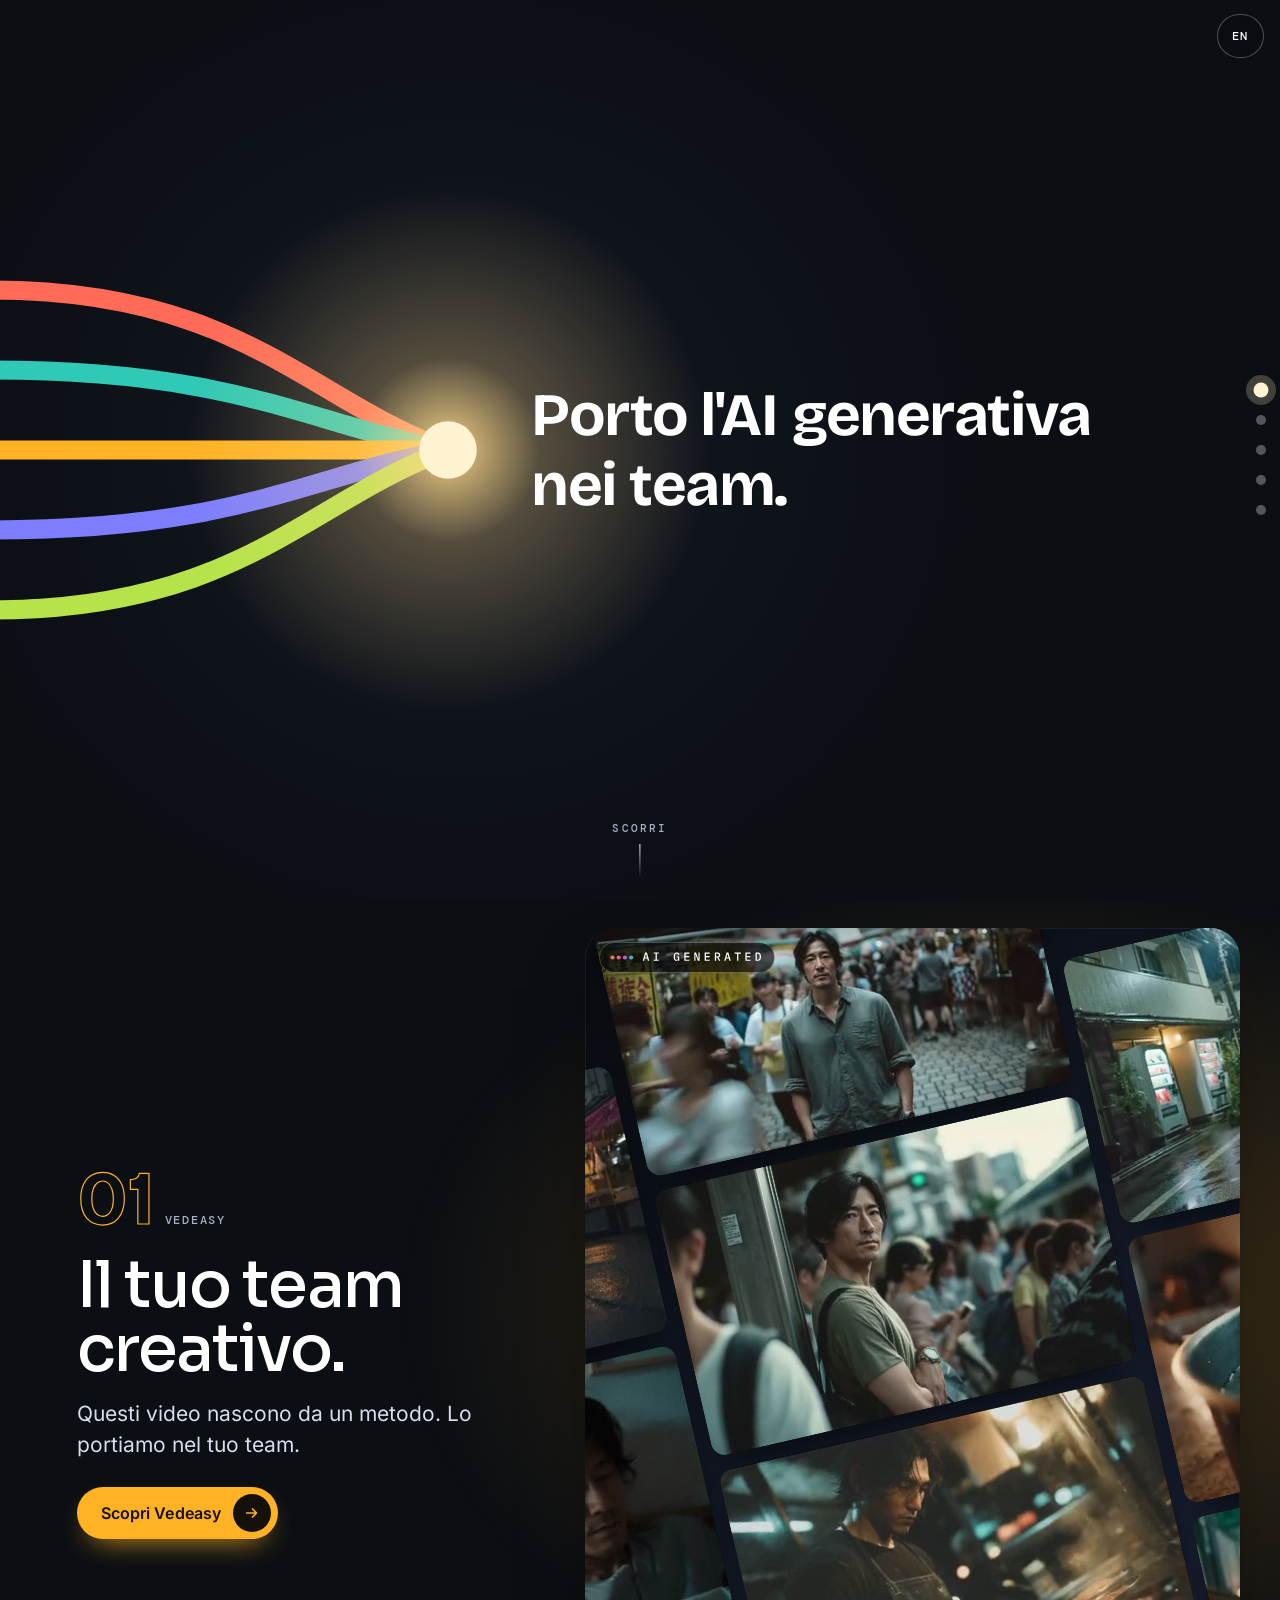
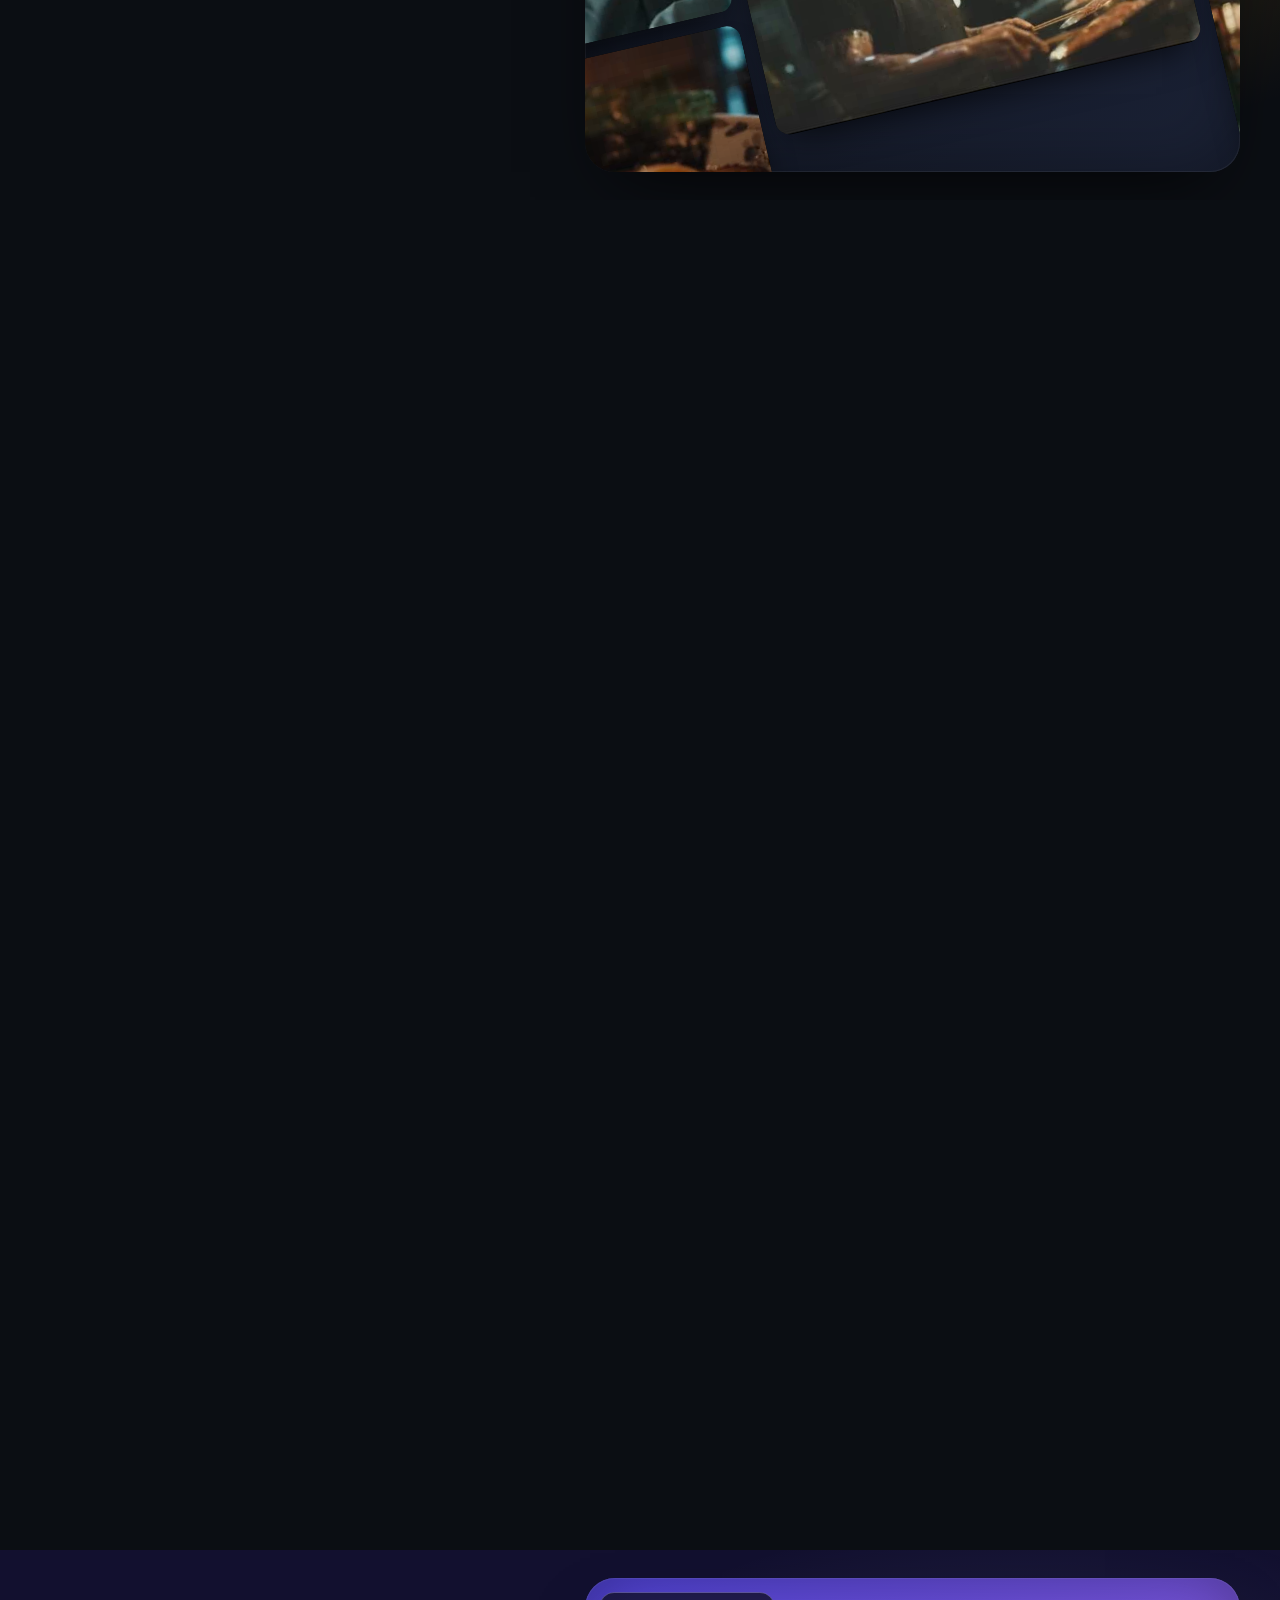
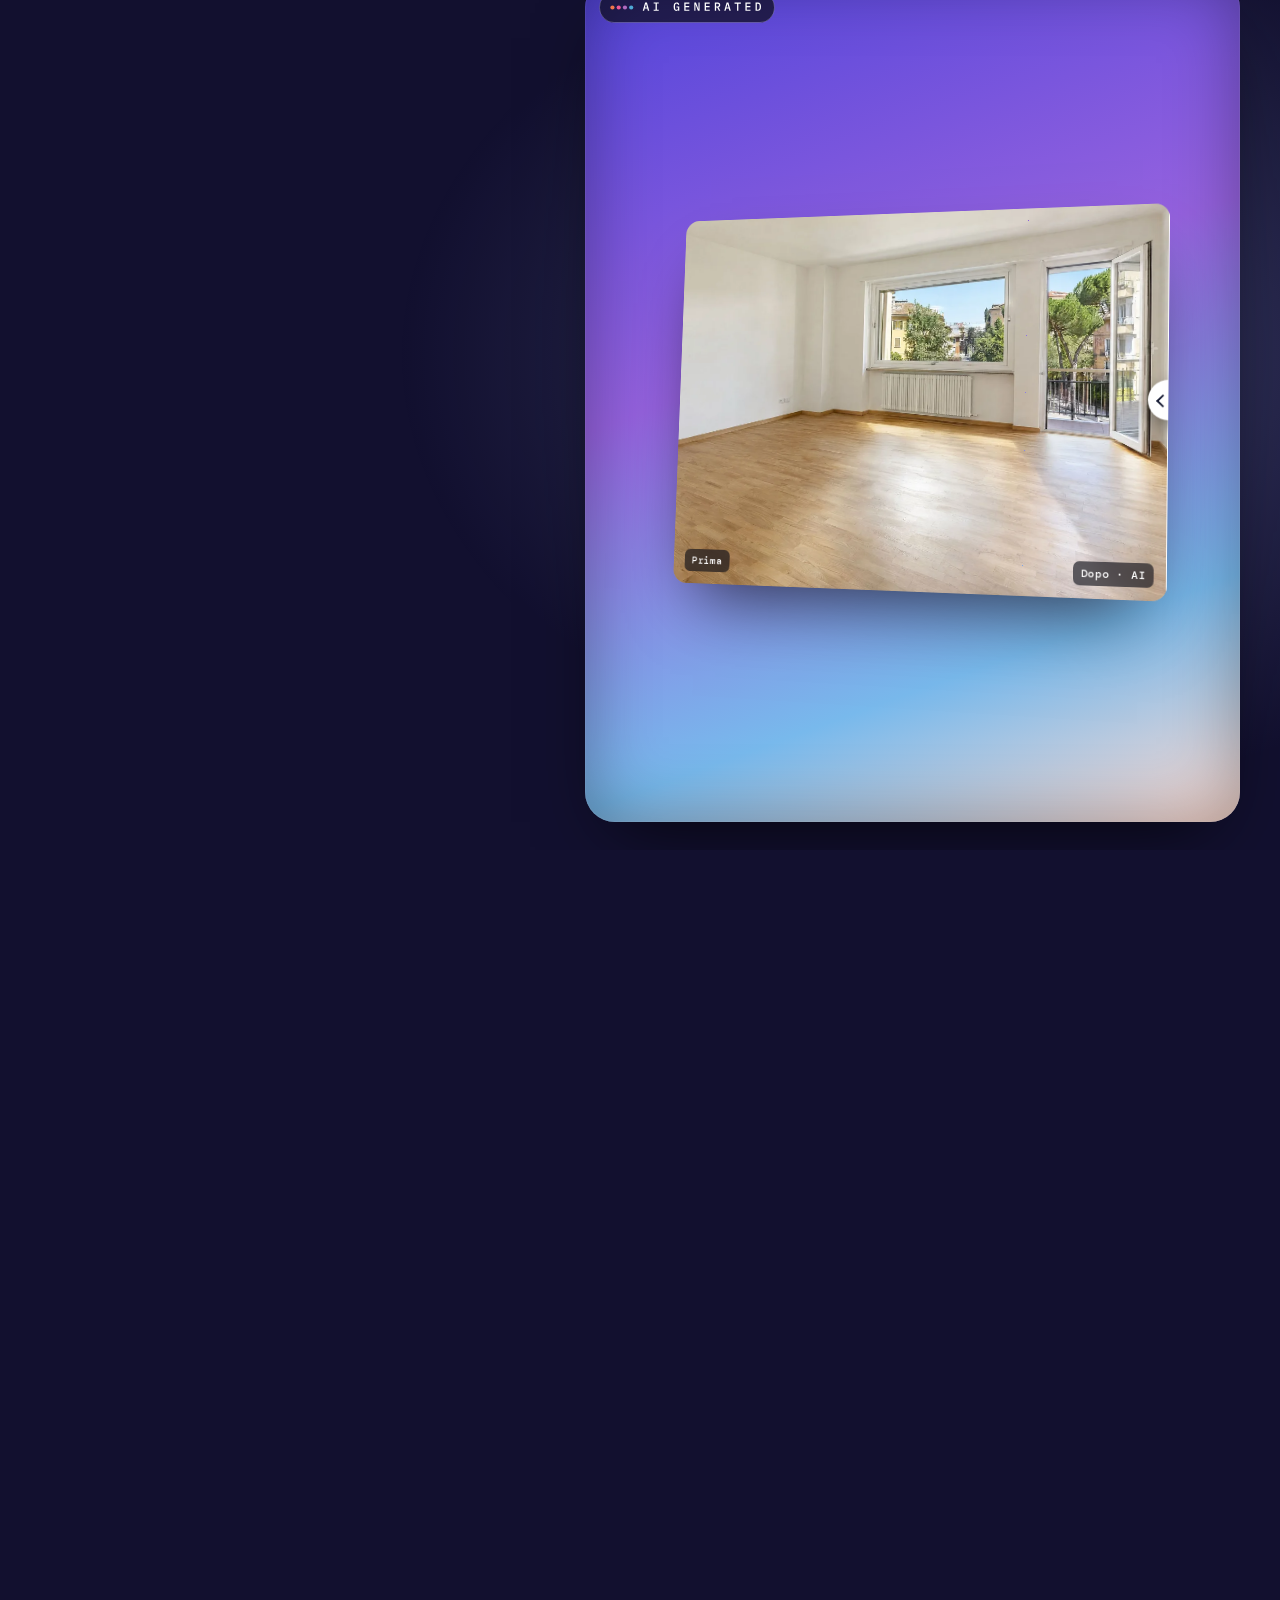
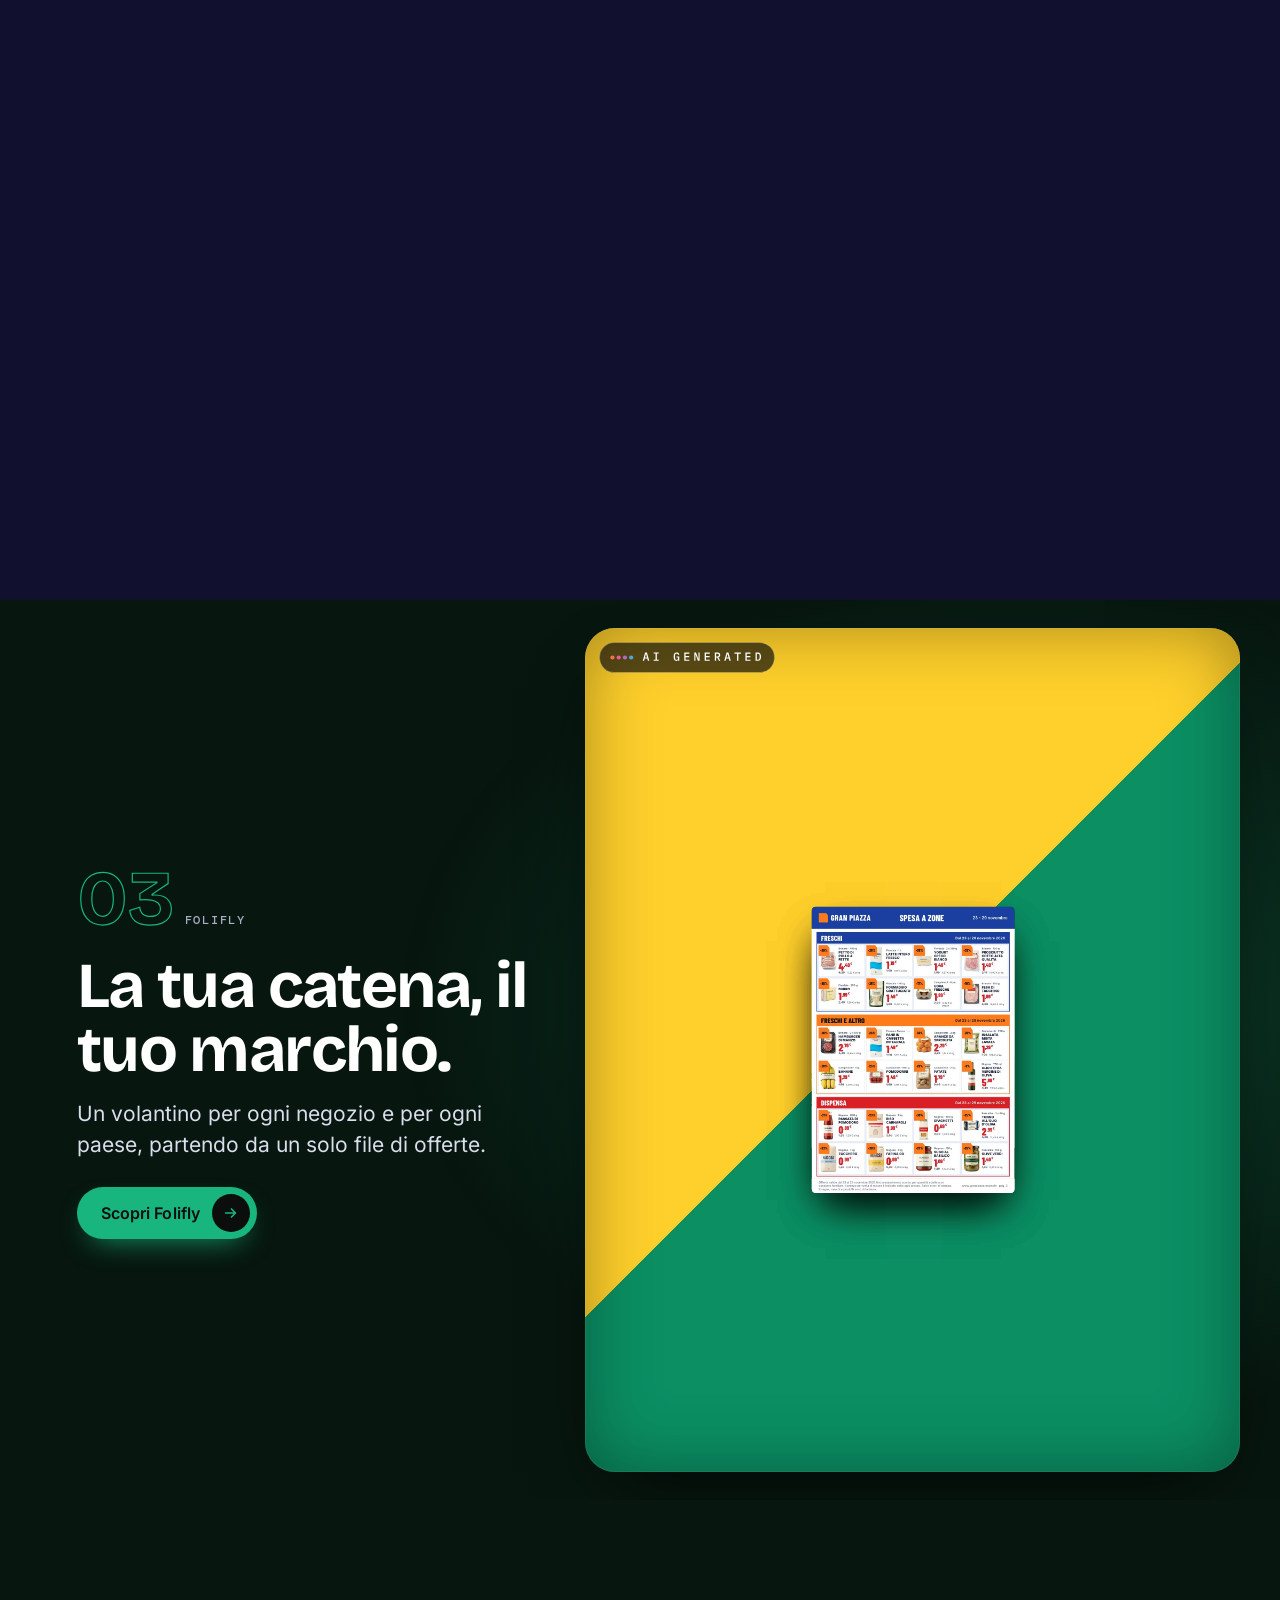
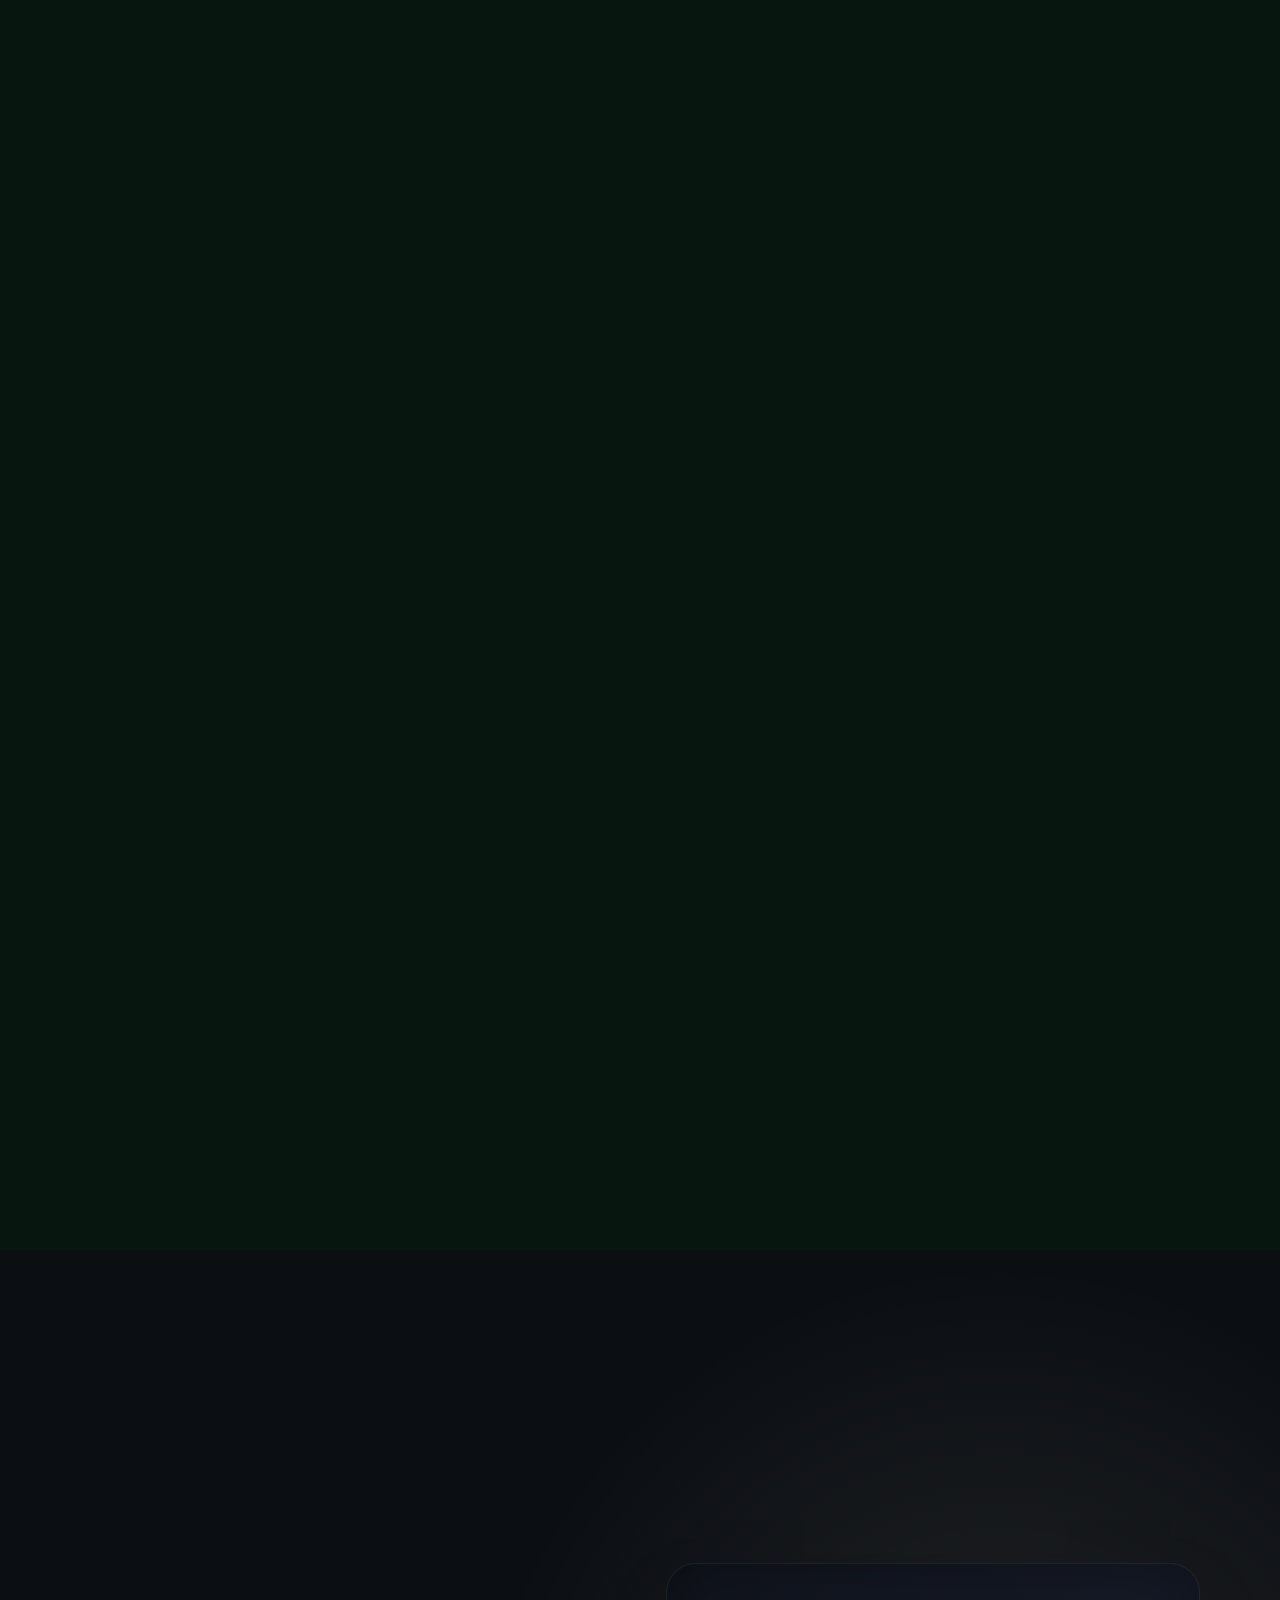
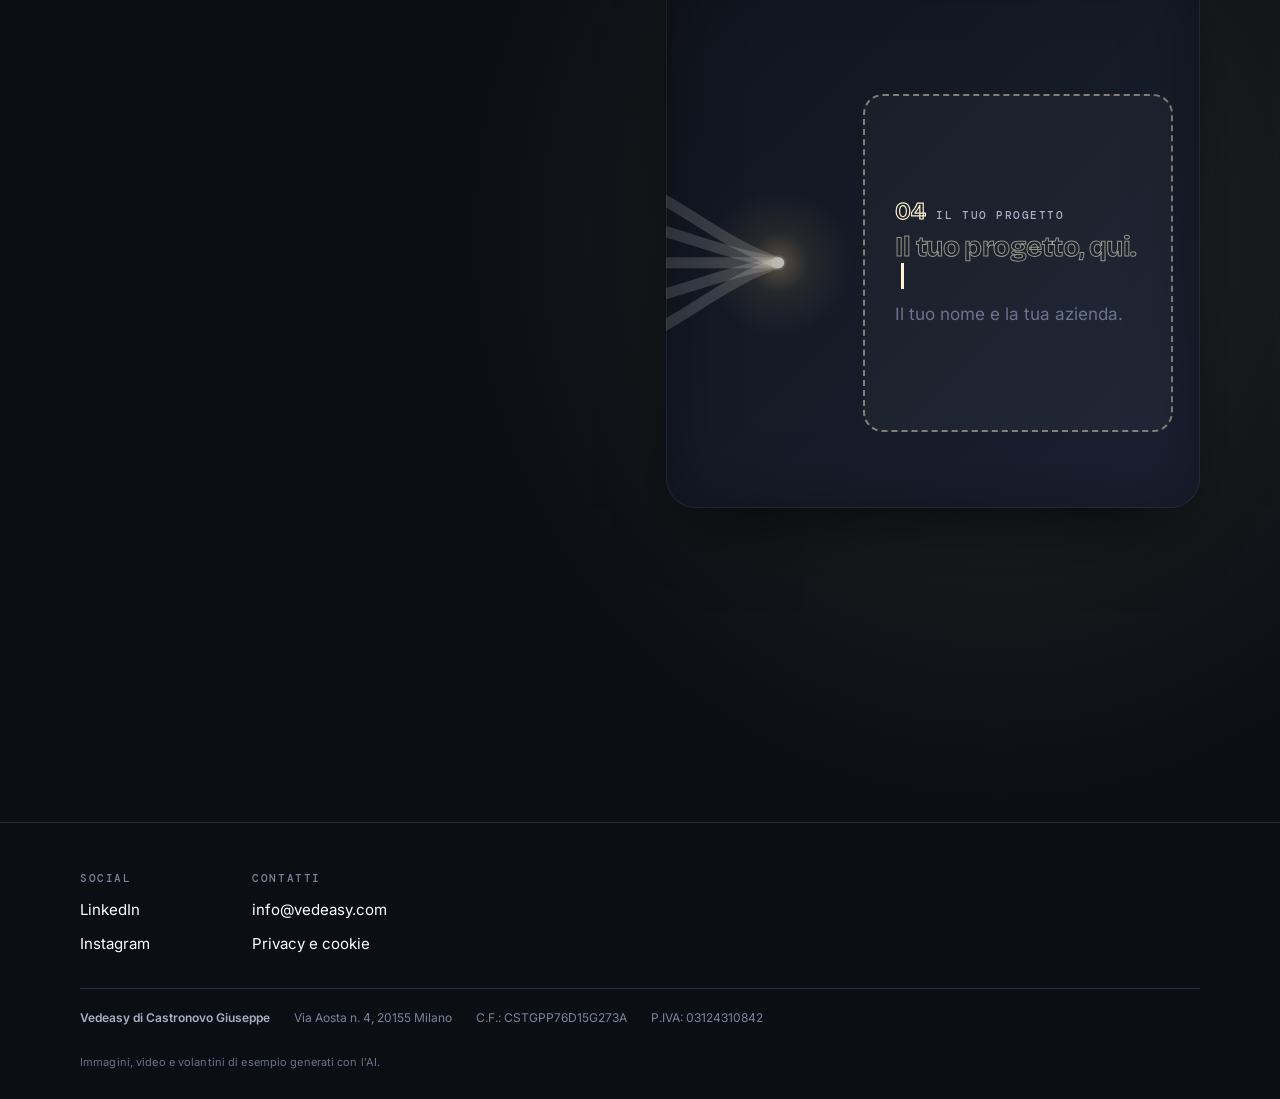
==== commit 225df76e: "Pagina dei progetti in italiano e inglese" ====
--- a/index.html
+++ b/index.html
@@ -3,22 +3,26 @@
 <head>
 <meta charset="utf-8">
 <meta name="viewport" content="width=device-width, initial-scale=1, viewport-fit=cover">
-<title>Porto l'AI generativa nei team</title>
-<meta name="description" content="Porto l'AI generativa nei team. Vedeasy per agenzie e aziende, AI Immobiliare per gli agenti immobiliari, Folifly per i volantini di catene e grandi marchi.">
+<title>Porto l&#x27;AI generativa nei team</title>
+<meta name="description" content="Porto l&#x27;AI generativa nei team. Vedeasy per agenzie e aziende, AI Immobiliare per gli agenti immobiliari, Folifly per i volantini di catene e grandi marchi.">
 <meta name="claude:viewport-fit-sides" content="cover">
 <meta name="theme-color" content="#0B0E13">
+<link rel="alternate" hreflang="it" href="https://progetti.aigenerated.it/">
+<link rel="alternate" hreflang="en" href="https://progetti.aigenerated.it/en/">
+<link rel="alternate" hreflang="x-default" href="https://progetti.aigenerated.it/">
 
 <link rel="stylesheet" href="stile.css">
 <style>.p-vedeasy{--p:#FFB224;--p-fg:#15110A;--p-bg:linear-gradient(135deg,#0B0E13 0%,#1B2236 100%)}.p-immobiliare{--p:#A5B4FC;--p-fg:#14113A;--p-bg:linear-gradient(160deg,#5144DA 0%,#9562DF 42%,#78B9EC 77%,#FFDBD0 100%)}.p-folifly{--p:#19B57F;--p-fg:#0B0E0C;--p-bg:linear-gradient(135deg,#FFD02B 0 46%,#0B8F63 46% 100%)}</style>
 </head>
 <body>
 <div class="barra" aria-hidden="true"><i></i></div>
-<nav class="rail" aria-label="Sezioni della pagina"><a href="#top" aria-label="Inizio" style="--c:#FFF3D2"><span class="n">Inizio</span></a><a href="#s-vedeasy" aria-label="Vedeasy" style="--c:#FFB224"><span class="n">Vedeasy</span></a><a href="#s-immobiliare" aria-label="AI Immobiliare" style="--c:#A5B4FC"><span class="n">AI Immobiliare</span></a><a href="#s-folifly" aria-label="Folifly" style="--c:#19B57F"><span class="n">Folifly</span></a></nav>
+<a class="lang" href="en/" hreflang="en" lang="en" aria-label="Read this page in English">EN</a>
+<nav class="rail" aria-label="Sezioni della pagina"><a href="#top" aria-label="Inizio" style="--c:#FFF3D2"><span class="n">Inizio</span></a><a href="#s-vedeasy" aria-label="Vedeasy" style="--c:#FFB224"><span class="n">Vedeasy</span></a><a href="#s-immobiliare" aria-label="AI Immobiliare" style="--c:#A5B4FC"><span class="n">AI Immobiliare</span></a><a href="#s-folifly" aria-label="Folifly" style="--c:#19B57F"><span class="n">Folifly</span></a><a href="#s-tuo" aria-label="Il tuo progetto" style="--c:#FFF3D2"><span class="n">Il tuo progetto</span></a></nav>
 <header class="hero" id="top">
  <div class="hero-in">
   <div class="arte arte-d" aria-hidden="true"><svg viewBox="0 0 1600 900" preserveAspectRatio="xMidYMid slice" focusable="false"><defs><radialGradient id="alone-d"><stop offset="0" stop-color="#FFD98A" stop-opacity=".95"/><stop offset=".35" stop-color="#FFD98A" stop-opacity=".28"/><stop offset="1" stop-color="#FFD98A" stop-opacity="0"/></radialGradient></defs><g class="fili"><path class="filo" style="--i:0" pathLength="1" d="M-10,250 C 300,250 390,390.0 560,450" fill="none" stroke="#FF6B57" stroke-width="24" stroke-linecap="round"/><path class="filo" style="--i:1" pathLength="1" d="M-10,350 C 300,350 390,420.0 560,450" fill="none" stroke="#2FC9B5" stroke-width="24" stroke-linecap="round"/><path class="filo" style="--i:2" pathLength="1" d="M-10,450 C 300,450 390,450.0 560,450" fill="none" stroke="#FFB224" stroke-width="24" stroke-linecap="round"/><path class="filo" style="--i:3" pathLength="1" d="M-10,550 C 300,550 390,480.0 560,450" fill="none" stroke="#7C7DFF" stroke-width="24" stroke-linecap="round"/><path class="filo" style="--i:4" pathLength="1" d="M-10,650 C 300,650 390,510.0 560,450" fill="none" stroke="#B7E34A" stroke-width="24" stroke-linecap="round"/></g><g class="nodo-s" style="transform-origin:560px 450px"><g class="nodo" style="transform-origin:560px 450px"><circle cx="560" cy="450" r="330" fill="url(#alone-d)"/><circle cx="560" cy="450" r="36" fill="#FFF3D2"/></g></g></svg></div>
   <div class="arte arte-m" aria-hidden="true"><svg viewBox="0 0 600 560" preserveAspectRatio="xMidYMid slice" focusable="false"><defs><radialGradient id="alone-m"><stop offset="0" stop-color="#FFD98A" stop-opacity=".95"/><stop offset=".35" stop-color="#FFD98A" stop-opacity=".28"/><stop offset="1" stop-color="#FFD98A" stop-opacity="0"/></radialGradient></defs><g class="fili"><path class="filo" style="--i:0" pathLength="1" d="M-10,164 C 150,164 290,245.2 390,280" fill="none" stroke="#FF6B57" stroke-width="14" stroke-linecap="round"/><path class="filo" style="--i:1" pathLength="1" d="M-10,222 C 150,222 290,262.6 390,280" fill="none" stroke="#2FC9B5" stroke-width="14" stroke-linecap="round"/><path class="filo" style="--i:2" pathLength="1" d="M-10,280 C 150,280 290,280.0 390,280" fill="none" stroke="#FFB224" stroke-width="14" stroke-linecap="round"/><path class="filo" style="--i:3" pathLength="1" d="M-10,338 C 150,338 290,297.4 390,280" fill="none" stroke="#7C7DFF" stroke-width="14" stroke-linecap="round"/><path class="filo" style="--i:4" pathLength="1" d="M-10,396 C 150,396 290,314.8 390,280" fill="none" stroke="#B7E34A" stroke-width="14" stroke-linecap="round"/></g><g class="nodo-s" style="transform-origin:390px 280px"><g class="nodo" style="transform-origin:390px 280px"><circle cx="390" cy="280" r="200" fill="url(#alone-m)"/><circle cx="390" cy="280" r="22" fill="#FFF3D2"/></g></g></svg></div>
-  <h1><span class="r"><span>Porto l'AI</span></span> <span class="r r2"><span>generativa</span></span> <span class="r r3"><span>nei team.</span></span></h1>
+  <h1><span class="r"><span>Porto l&#x27;AI</span></span> <span class="r r2"><span>generativa</span></span> <span class="r r3"><span>nei team.</span></span></h1>
  </div>
  <a class="scorri" href="#s-vedeasy"><span>Scorri</span><i aria-hidden="true"></i></a>
 </header>
@@ -26,59 +30,114 @@
 <section class="pin p-vedeasy st-muro" id="s-vedeasy" aria-labelledby="t-vedeasy">
  <div class="cielo">
   <div class="testo">
-   <p class="num" aria-hidden="true"><b>01</b><span>/ 03</span></p>
-   <p class="per">Per agenzie e aziende</p>
-   <h2 id="t-vedeasy">Vedeasy</h2>
+   <p class="num"><b aria-hidden="true">01</b><span>Vedeasy</span></p>
+   <h2 id="t-vedeasy">Il tuo team creativo.</h2>
    <p class="frase">Questi video nascono da un metodo. Lo portiamo nel tuo team.</p>
-   <ul class="escono" aria-label="Cosa ricevi"><li style="--k:0">Un Brain per ogni reparto</li><li style="--k:1">Un archivio che cresce</li><li style="--k:2">Un processo fisso</li></ul>
-   <p class="come">Il metodo che ha prodotto questi video, portato nel tuo team un reparto alla volta.</p>
-   <div class="azioni"><a class="btn p" href="https://vedeasy.com/"><span>Scopri Vedeasy</span><span class="go"><svg viewBox="0 0 20 20" aria-hidden="true"><path d="M4 10h11m-4.5-4.5L15 10l-4.5 4.5" fill="none" stroke="currentColor" stroke-width="1.8" stroke-linecap="round" stroke-linejoin="round"/></svg></span></a></div>
+   <div class="azioni"><a class="btn p" href="https://vedeasy.com/" target="_blank" rel="noopener"><span>Scopri Vedeasy</span><span class="go"><svg viewBox="0 0 20 20" aria-hidden="true"><path d="M4 10h11m-4.5-4.5L15 10l-4.5 4.5" fill="none" stroke="currentColor" stroke-width="1.8" stroke-linecap="round" stroke-linejoin="round"/></svg></span></a></div>
   </div>
-  <div class="vis"><div class="muro" role="img" aria-label="Fotogramma di un video del metodo"><div class="col"><div class="tessera"><video muted loop playsinline preload="none" tabindex="-1" aria-hidden="true" poster="img/vedeasy/v1.jpg" data-src="img/vedeasy/v1.mp4"></video></div><div class="tessera"><video muted loop playsinline preload="none" tabindex="-1" aria-hidden="true" poster="img/vedeasy/v4.jpg" data-src="img/vedeasy/v4.mp4"></video></div><div class="tessera"><video muted loop playsinline preload="none" tabindex="-1" aria-hidden="true" poster="img/vedeasy/v7.jpg" data-src="img/vedeasy/v7.mp4"></video></div></div><div class="col"><div class="tessera"><video muted loop playsinline preload="none" tabindex="-1" aria-hidden="true" poster="img/vedeasy/v2.jpg" data-src="img/vedeasy/v2.mp4"></video></div><div class="tessera"><video muted loop playsinline preload="none" tabindex="-1" aria-hidden="true" poster="img/vedeasy/v5.jpg" data-src="img/vedeasy/v5.mp4"></video></div><div class="tessera"><video muted loop playsinline preload="none" tabindex="-1" aria-hidden="true" poster="img/vedeasy/v8.jpg" data-src="img/vedeasy/v8.mp4"></video></div></div><div class="col"><div class="tessera"><video muted loop playsinline preload="none" tabindex="-1" aria-hidden="true" poster="img/vedeasy/v3.jpg" data-src="img/vedeasy/v3.mp4"></video></div><div class="tessera"><video muted loop playsinline preload="none" tabindex="-1" aria-hidden="true" poster="img/vedeasy/v6.jpg" data-src="img/vedeasy/v6.mp4"></video></div><div class="tessera"><video muted loop playsinline preload="none" tabindex="-1" aria-hidden="true" poster="img/vedeasy/v9.jpg" data-src="img/vedeasy/v9.mp4"></video></div></div></div></div>
+  <div class="vis"><div class="muro" role="img" aria-label="Fotogramma di un video del metodo"><div class="col"><div class="tessera"><video muted loop playsinline preload="none" tabindex="-1" aria-hidden="true" poster="img/vedeasy/v1.jpg" data-src="img/vedeasy/v1.mp4"></video></div><div class="tessera"><video muted loop playsinline preload="none" tabindex="-1" aria-hidden="true" poster="img/vedeasy/v4.jpg" data-src="img/vedeasy/v4.mp4"></video></div><div class="tessera"><video muted loop playsinline preload="none" tabindex="-1" aria-hidden="true" poster="img/vedeasy/v7.jpg" data-src="img/vedeasy/v7.mp4"></video></div></div><div class="col"><div class="tessera"><video muted loop playsinline preload="none" tabindex="-1" aria-hidden="true" poster="img/vedeasy/v2.jpg" data-src="img/vedeasy/v2.mp4"></video></div><div class="tessera"><video muted loop playsinline preload="none" tabindex="-1" aria-hidden="true" poster="img/vedeasy/v5.jpg" data-src="img/vedeasy/v5.mp4"></video></div><div class="tessera"><video muted loop playsinline preload="none" tabindex="-1" aria-hidden="true" poster="img/vedeasy/v8.jpg" data-src="img/vedeasy/v8.mp4"></video></div></div><div class="col"><div class="tessera"><video muted loop playsinline preload="none" tabindex="-1" aria-hidden="true" poster="img/vedeasy/v3.jpg" data-src="img/vedeasy/v3.mp4"></video></div><div class="tessera"><video muted loop playsinline preload="none" tabindex="-1" aria-hidden="true" poster="img/vedeasy/v6.jpg" data-src="img/vedeasy/v6.mp4"></video></div><div class="tessera"><video muted loop playsinline preload="none" tabindex="-1" aria-hidden="true" poster="img/vedeasy/v9.jpg" data-src="img/vedeasy/v9.mp4"></video></div></div></div><img class="sigillo" src="img/sigillo-ai-generated.svg" alt="Video generati con l&#x27;AI" width="190" height="33"></div>
  </div>
 </section>
 <section class="pin p-immobiliare st-prima-dopo" id="s-immobiliare" aria-labelledby="t-immobiliare">
  <div class="cielo">
   <div class="testo">
-   <p class="num" aria-hidden="true"><b>02</b><span>/ 03</span></p>
-   <p class="per">Per agenti immobiliari</p>
-   <h2 id="t-immobiliare">AI Immobiliare</h2>
-   <p class="frase">Dalla visita all&#x27;annuncio: foto arredate e più ordinate, il video della visita, l&#x27;annuncio e la planimetria arredata di ogni immobile.</p>
-   <ul class="escono" aria-label="Cosa ricevi"><li style="--k:0">Foto arredate</li><li style="--k:1">Video verticale</li><li style="--k:2">Annuncio</li><li style="--k:3">Planimetria</li></ul>
-   <p class="come">Ti registri con l&#x27;e-mail e provi con il tuo primo immobile.</p>
-   <div class="azioni"><a class="btn p" href="https://immobiliare.aigenerated.it/"><span>Scopri AI Immobiliare</span><span class="go"><svg viewBox="0 0 20 20" aria-hidden="true"><path d="M4 10h11m-4.5-4.5L15 10l-4.5 4.5" fill="none" stroke="currentColor" stroke-width="1.8" stroke-linecap="round" stroke-linejoin="round"/></svg></span></a><a class="accedi" href="https://immobiliare.aigenerated.it/auth?modo=accedi">Accedi</a></div>
+   <p class="num"><b aria-hidden="true">02</b><span>AI Immobiliare</span></p>
+   <h2 id="t-immobiliare">La tua rete di agenzie.</h2>
+   <p class="frase">Foto arredate, video, annuncio e planimetria di ogni immobile, con lo stesso stile in ogni agenzia della rete.</p>
+   <div class="azioni"><a class="btn p" href="https://immobiliare.aigenerated.it/" target="_blank" rel="noopener"><span>Scopri AI Immobiliare</span><span class="go"><svg viewBox="0 0 20 20" aria-hidden="true"><path d="M4 10h11m-4.5-4.5L15 10l-4.5 4.5" fill="none" stroke="currentColor" stroke-width="1.8" stroke-linecap="round" stroke-linejoin="round"/></svg></span></a></div>
   </div>
-  <div class="vis"><div class="pdv"><div class="cornice"><img src="img/immo-prima.webp" alt="Soggiorno vuoto con finestra e balcone" width="1100" height="824"><img class="dopo" src="img/immo-dopo.webp" alt="Lo stesso soggiorno arredato con divano e tavolino, creato con l&#x27;AI" width="1100" height="824"><span class="bar" aria-hidden="true"><i></i></span><span class="lab l">Prima</span><span class="lab r">Dopo · AI</span></div></div></div>
+  <div class="vis"><div class="pdv"><div class="cornice"><img src="img/immo-prima.webp" alt="Soggiorno vuoto con finestra e balcone" width="1100" height="824"><img class="dopo" src="img/immo-dopo.webp" alt="Lo stesso soggiorno arredato con divano e tavolino, creato con l&#x27;AI" width="1100" height="824"><span class="bar" aria-hidden="true"><i></i></span><span class="lab l">Prima</span><span class="lab r">Dopo · AI</span></div></div><img class="sigillo" src="img/sigillo-ai-generated.svg" alt="Immagini generate con l&#x27;AI" width="190" height="33"></div>
  </div>
 </section>
 <section class="pin p-folifly st-fogli" id="s-folifly" aria-labelledby="t-folifly">
  <div class="cielo">
   <div class="testo">
-   <p class="num" aria-hidden="true"><b>03</b><span>/ 03</span></p>
-   <p class="per">Per catene e grandi marchi</p>
-   <h2 id="t-folifly">Folifly</h2>
-   <p class="frase">Dal file delle offerte al volantino di ogni negozio, con i controlli sui prezzi e una versione per ogni punto vendita.</p>
-   <ul class="escono" aria-label="Cosa ricevi"><li style="--k:0">PDF per la stampa</li><li style="--k:1">JPG</li><li style="--k:2">PSD a livelli</li></ul>
-   <p class="come">Scopri come funziona e prenota una demo. L&#x27;accesso è su invito.</p>
-   <div class="azioni"><a class="btn p" href="folifly/"><span>Scopri Folifly</span><span class="go"><svg viewBox="0 0 20 20" aria-hidden="true"><path d="M4 10h11m-4.5-4.5L15 10l-4.5 4.5" fill="none" stroke="currentColor" stroke-width="1.8" stroke-linecap="round" stroke-linejoin="round"/></svg></span></a></div>
+   <p class="num"><b aria-hidden="true">03</b><span>Folifly</span></p>
+   <h2 id="t-folifly">La tua catena, il tuo marchio.</h2>
+   <p class="frase">Un volantino per ogni negozio e per ogni paese, partendo da un solo file di offerte.</p>
+   <div class="azioni"><a class="btn p" href="folifly/" target="_blank" rel="noopener"><span>Scopri Folifly</span><span class="go"><svg viewBox="0 0 20 20" aria-hidden="true"><path d="M4 10h11m-4.5-4.5L15 10l-4.5 4.5" fill="none" stroke="currentColor" stroke-width="1.8" stroke-linecap="round" stroke-linejoin="round"/></svg></span></a></div>
   </div>
-  <div class="vis"><div class="fogli"><img class="f f1" src="img/folifly-pag-1.webp" alt="Copertina di un volantino di esempio con prodotti e prezzi inventati" width="760" height="1075" loading="lazy"><img class="f f2" src="img/folifly-pag-2.webp" alt="Pagina interna di un volantino di esempio, a zone" width="760" height="1075" loading="lazy"><img class="f f3" src="img/folifly-pag-3.webp" alt="Altro volantino di esempio con un&#x27;altra insegna inventata" width="760" height="1075" loading="lazy"></div></div>
+  <div class="vis"><div class="fogli"><img class="f f1" src="img/folifly-pag-1.webp" alt="Copertina di un volantino di esempio con prodotti e prezzi inventati" width="760" height="1075" loading="lazy"><img class="f f2" src="img/folifly-pag-2.webp" alt="Pagina interna di un volantino di esempio, a zone" width="760" height="1075" loading="lazy"><img class="f f3" src="img/folifly-pag-3.webp" alt="Altro volantino di esempio con un&#x27;altra insegna inventata" width="760" height="1075" loading="lazy"></div><img class="sigillo" src="img/sigillo-ai-generated.svg" alt="Volantini di esempio creati con l&#x27;AI" width="190" height="33"></div>
  </div>
 </section>
-<section class="arrivo" aria-label="Altri progetti"><div class="in"><div class="fili-fine" aria-hidden="true"><span style="background:#FF6B57"></span><span style="background:#2FC9B5"></span><span style="background:#FFB224"></span><span style="background:#7C7DFF"></span><span style="background:#B7E34A"></span></div><p>Altri progetti in arrivo</p></div></section>
+<section class="tuo" id="s-tuo" aria-labelledby="t-tuo">
+ <div class="tuo-in">
+  <div class="testo">
+   <p class="num"><b aria-hidden="true">04</b><span>Il tuo progetto</span></p>
+   <h2 id="t-tuo">Il prossimo progetto è il tuo.</h2>
+   <p class="frase">Raccontaci cosa ti serve e prenota una call di 30 minuti.</p>
+   <form class="modulo" id="f-tuo" novalidate aria-label="Il tuo progetto" data-cfg="{&quot;err&quot;: {&quot;nome&quot;: &quot;Scrivi il tuo nome.&quot;, &quot;cognome&quot;: &quot;Scrivi il tuo cognome.&quot;, &quot;email&quot;: &quot;Scrivi un indirizzo email valido.&quot;, &quot;tel&quot;: &quot;Scrivi il tuo numero di telefono.&quot;, &quot;ruolo&quot;: &quot;Scrivi il tuo ruolo.&quot;, &quot;azienda&quot;: &quot;Scrivi il nome della tua azienda.&quot;, &quot;progetto&quot;: &quot;Racconta in poche parole il tuo progetto.&quot;, &quot;priv&quot;: &quot;Spunta la casella per continuare.&quot;}, &quot;note&quot;: {&quot;progetto&quot;: &quot;Progetto&quot;, &quot;tel&quot;: &quot;Telefono&quot;, &quot;ruolo&quot;: &quot;Ruolo&quot;, &quot;azienda&quot;: &quot;Azienda&quot;}}">
+    <div class="fields"><div class="f "><label for="tuo-nome">Nome</label><input id="tuo-nome" name="nome" type="text" autocomplete="given-name" maxlength="120" required><div class="err" data-err="nome"></div></div><div class="f "><label for="tuo-cognome">Cognome</label><input id="tuo-cognome" name="cognome" type="text" autocomplete="family-name" maxlength="120" required><div class="err" data-err="cognome"></div></div><div class="f full"><label for="tuo-email">Email</label><input id="tuo-email" name="email" type="email" autocomplete="email" maxlength="120" required><div class="err" data-err="email"></div></div><div class="f "><label for="tuo-tel">Telefono</label><input id="tuo-tel" name="tel" type="tel" autocomplete="tel" maxlength="120" required><div class="err" data-err="tel"></div></div><div class="f "><label for="tuo-ruolo">Ruolo</label><input id="tuo-ruolo" name="ruolo" type="text" autocomplete="organization-title" maxlength="120" required><div class="err" data-err="ruolo"></div></div><div class="f full"><label for="tuo-azienda">Azienda</label><input id="tuo-azienda" name="azienda" type="text" autocomplete="organization" maxlength="120" required><div class="err" data-err="azienda"></div></div>
+     <div class="f full"><label for="tuo-progetto">Il tuo progetto</label>
+      <textarea id="tuo-progetto" name="progetto" rows="3" maxlength="400" required placeholder="Cosa vorresti portare nel tuo team o nella tua rete?"></textarea>
+      <div class="err" data-err="progetto"></div></div>
+    </div>
+    <label class="check"><input id="tuo-priv" name="priv" type="checkbox" required><span>Ho letto l&#x27;informativa su <button type="button" class="linkbtn" data-apri="privacy">privacy e cookie</button>.</span></label>
+    <div class="err" data-err="priv"></div>
+    <button type="submit" class="btn p"><span>Prenota la call di 30 minuti</span><span class="go"><svg viewBox="0 0 20 20" aria-hidden="true"><path d="M4 10h11m-4.5-4.5L15 10l-4.5 4.5" fill="none" stroke="currentColor" stroke-width="1.8" stroke-linecap="round" stroke-linejoin="round"/></svg></span></button>
+    <p class="piccolo" id="tuo-esito" role="status" hidden><a id="tuo-cal" href="https://cal.com/giuseppe-castronovo-ncbsfy/30min" target="_blank" rel="noopener">Il calendario non si è aperto? Aprilo qui.</a></p>
+   </form>
+  </div>
+  <div class="vis tuo-vis" data-k="0" aria-hidden="true">
+   <svg class="fili-tuo" viewBox="0 0 800 600" preserveAspectRatio="xMidYMid slice" focusable="false">
+    <defs><radialGradient id="alone-t"><stop offset="0" stop-color="#FFD98A" stop-opacity=".95"/><stop offset=".4" stop-color="#FFD98A" stop-opacity=".25"/><stop offset="1" stop-color="#FFD98A" stop-opacity="0"/></radialGradient></defs>
+    <g class="ombra-f"><path class="ombra" style="--i:0" pathLength="1" d="M-10,226 C 90,226 140,298.8 230,330" fill="none" stroke="#FF6B57" stroke-width="12" stroke-linecap="round"/><path class="ombra" style="--i:1" pathLength="1" d="M-10,278 C 90,278 140,314.4 230,330" fill="none" stroke="#2FC9B5" stroke-width="12" stroke-linecap="round"/><path class="ombra" style="--i:2" pathLength="1" d="M-10,330 C 90,330 140,330.0 230,330" fill="none" stroke="#FFB224" stroke-width="12" stroke-linecap="round"/><path class="ombra" style="--i:3" pathLength="1" d="M-10,382 C 90,382 140,345.6 230,330" fill="none" stroke="#7C7DFF" stroke-width="12" stroke-linecap="round"/><path class="ombra" style="--i:4" pathLength="1" d="M-10,434 C 90,434 140,361.2 230,330" fill="none" stroke="#B7E34A" stroke-width="12" stroke-linecap="round"/></g>
+    <g class="fili"><path class="filo" style="--i:0" pathLength="1" d="M-10,226 C 90,226 140,298.8 230,330" fill="none" stroke="#FF6B57" stroke-width="12" stroke-linecap="round"/><path class="filo" style="--i:1" pathLength="1" d="M-10,278 C 90,278 140,314.4 230,330" fill="none" stroke="#2FC9B5" stroke-width="12" stroke-linecap="round"/><path class="filo" style="--i:2" pathLength="1" d="M-10,330 C 90,330 140,330.0 230,330" fill="none" stroke="#FFB224" stroke-width="12" stroke-linecap="round"/><path class="filo" style="--i:3" pathLength="1" d="M-10,382 C 90,382 140,345.6 230,330" fill="none" stroke="#7C7DFF" stroke-width="12" stroke-linecap="round"/><path class="filo" style="--i:4" pathLength="1" d="M-10,434 C 90,434 140,361.2 230,330" fill="none" stroke="#B7E34A" stroke-width="12" stroke-linecap="round"/></g>
+    <g class="nodo-t"><circle cx="230" cy="330" r="150" fill="url(#alone-t)"/><circle cx="230" cy="330" r="15" fill="#FFF3D2"/></g>
+   </svg>
+   <div class="bozza" id="bozza" data-pieno="0">
+    <p class="b-num"><b>04</b><span>Il tuo progetto</span></p>
+    <p class="b-tit" id="b-tit" data-vuoto="Il tuo progetto, qui."></p>
+    <p class="b-sub" id="b-sub" data-vuoto="Il tuo nome e la tua azienda."></p>
+   </div>
+  </div>
+ </div>
+</section>
 </main>
 <footer class="foot">
 <div class="in">
   <div class="foot-top">
-    <div class="marchio"><p class="eyebrow">Questa pagina</p>
-      <p>I nostri progetti con l'intelligenza artificiale, in un solo posto. <a href="/">Torna all'inizio</a></p></div>
-    <nav class="fcol" aria-label="Progetti"><p class="eyebrow">Progetti</p><a class="p-vedeasy" href="#s-vedeasy"><i aria-hidden="true"></i>Vedeasy</a><a class="p-immobiliare" href="#s-immobiliare"><i aria-hidden="true"></i>AI Immobiliare</a><a class="p-folifly" href="#s-folifly"><i aria-hidden="true"></i>Folifly</a></nav>
-    <div class="fcol"><p class="eyebrow">Contatti</p><a href="mailto:info@vedeasy.com">info@vedeasy.com</a></div>
+    <nav class="fcol" aria-label="Social"><p class="eyebrow">Social</p>
+      <a href="https://www.linkedin.com/company/vedeasy/" target="_blank" rel="noopener noreferrer">LinkedIn</a>
+      <a href="https://www.instagram.com/vedeasy.ai/" target="_blank" rel="noopener noreferrer">Instagram</a></nav>
+    <div class="fcol"><p class="eyebrow">Contatti</p><a href="mailto:info@vedeasy.com">info@vedeasy.com</a><button type="button" class="linkbtn" data-apri="privacy">Privacy e cookie</button></div>
   </div>
-  <p class="nota">Le immagini di esempio sono create con l'AI. L'intelligenza artificiale può sbagliare: ogni progetto ti fa controllare il risultato prima di usarlo. Questa pagina non raccoglie dati personali e non usa cookie; ogni progetto ha la sua informativa sulla privacy.</p>
   <address class="legal"><span>Vedeasy di Castronovo Giuseppe</span><span>Via Aosta n. 4, 20155 Milano</span><span>C.F.: CSTGPP76D15G273A</span><span>P.IVA: 03124310842</span></address>
+  <p class="nota">Immagini, video e volantini di esempio generati con l&#x27;AI.</p>
 </div>
 </footer>
+<dialog class="sheet-p" id="privacy" aria-labelledby="t-privacy">
+ <div class="sp-testa"><div><p class="eyebrow">Informativa</p><h2 id="t-privacy">Privacy e cookie</h2></div><button type="button" class="btn" data-chiudi>Chiudi</button></div>
+ <div class="sp-corpo">
+  <p>Ultimo aggiornamento: 19 novembre 2026.</p>
+  <h3>1. Chi tratta i tuoi dati</h3>
+  <p>Il titolare del trattamento è Vedeasy di Castronovo Giuseppe, Via Aosta 4, 20155 Milano, C.F.: CSTGPP76D15G273A, P.IVA: 03124310842. Per qualsiasi domanda scrivi a info@vedeasy.com.</p>
+  <h3>2. Quali dati raccogliamo</h3>
+  <p>Raccogliamo dati personali solo quando compili il modulo «Il tuo progetto»: nome, cognome, indirizzo email, numero di telefono, ruolo, azienda e il testo che scrivi sul tuo progetto.</p>
+  <p>Finché scrivi, questi dati restano in questa pagina, sul tuo dispositivo: non li mandiamo a nessuno. Escono solo quando premi «Prenota la call di 30 minuti». Non c'è registrazione, non c'è newsletter e non raccogliamo dati di navigazione per fare statistiche o pubblicità. Come ogni sito, il servizio che ospita questa pagina registra in automatico alcuni dati tecnici delle visite, come indirizzo IP, data e ora, per tenere il sito sicuro e funzionante.</p>
+  <h3>3. Perché li usiamo e su quale base</h3>
+  <ul>
+   <li>Per rispondere alla tua richiesta e fissare la call. La base giuridica è la richiesta che ci fai, cioè le misure precontrattuali (art. 6, paragrafo 1, lettera b del Regolamento UE 2016/679).</li>
+   <li>Per la sicurezza e il funzionamento del sito, con i dati tecnici del server. La base giuridica è il nostro legittimo interesse (art. 6, paragrafo 1, lettera f).</li>
+  </ul>
+  <p>Non usiamo i tuoi dati per inviarti pubblicità e non li usiamo per profilarti. Non li vendiamo.</p>
+  <h3>4. La prenotazione della call</h3>
+  <p>Le call si prenotano su Cal.com, un servizio esterno. Quando premi il bottone, si apre in una scheda nuova la sua pagina di prenotazione, dove nome, email e note (progetto, telefono, ruolo e azienda) arrivano già compilati. Da quel momento i dati della prenotazione sono trattati anche da quel servizio, per fissare l'appuntamento e mandarti la conferma, secondo la sua informativa.</p>
+  <h3>5. Chi può vedere i dati</h3>
+  <p>Li vediamo noi. Ci aiutano alcuni fornitori: chi ospita questa pagina e la posta elettronica, e il servizio di prenotazione. Non comunichiamo i dati ad altri, salvo obblighi di legge.</p>
+  <h3>6. Per quanto tempo li conserviamo</h3>
+  <p>Per il tempo necessario a rispondere e a gestire la tua richiesta. Se non nasce un rapporto di lavoro, li cancelliamo entro 12 mesi. Se nasce un rapporto, li teniamo per tutta la sua durata e per i tempi che la legge richiede per gli obblighi fiscali e contabili. I dati tecnici del server si conservano per un periodo breve, stabilito dal fornitore di hosting.</p>
+  <h3>7. I tuoi diritti</h3>
+  <p>Puoi chiederci in ogni momento di accedere ai tuoi dati, correggerli, cancellarli, limitarne l'uso, opporti al trattamento o riceverli in un formato leggibile (dall'art. 15 all'art. 22 del Regolamento). Scrivi a info@vedeasy.com. Se pensi che i tuoi diritti non siano rispettati puoi fare reclamo al Garante per la protezione dei dati personali (garanteprivacy.it).</p>
+  <h3>8. Cookie</h3>
+  <p>Questa pagina non usa cookie di profilazione, non usa cookie per le statistiche e non carica strumenti di terze parti per misurare le visite o fare pubblicità. I caratteri, le immagini e i video sono ospitati sulla pagina stessa, senza chiamare servizi esterni. Per questo non c'è un banner dei cookie: non c'è nulla da accettare o rifiutare.</p>
+  <p>Quando passi alla pagina di prenotazione, quel servizio può usare i propri cookie: i dettagli sono nella sua informativa.</p>
+  <h3>9. Contenuti generati con l'intelligenza artificiale</h3>
+  <p>Le immagini, i video e i volantini di esempio di questa pagina sono generati con l'intelligenza artificiale e sono indicati come tali.</p>
+  <h3>10. Modifiche</h3>
+  <p>Se cambia qualcosa, per esempio se aggiungiamo uno strumento di statistiche, aggiorniamo questa pagina e la data in alto.</p>
+ </div>
+</dialog>
 <script src="pagina.js"></script>
 </body>
 </html>
--- a/stile.css
+++ b/stile.css
@@ -180,3 +180,130 @@
 /* telefoni non alti: il progetto deve starci tutto in una schermata */
 @media (max-width:899px) and (max-height:820px){.vis{height:39%}.come{display:none}.testo{gap:8px;padding-top:14px}.num b{font-size:1.9rem}}
 @media (max-width:899px) and (max-height:680px){.num{display:none}.frase{font-size:.9375rem}}
+
+/* regola dei progetti: titolo, sottotitolo, un solo bottone. Vedeasy ha il suo carattere (Sora) */
+@font-face{font-family:'Sora';font-weight:500;font-display:swap;src:url(fonts/Sora500.ttf) format('truetype')}
+.p-vedeasy h2,.nome-foot{font-family:'Sora',var(--ui);font-weight:500;letter-spacing:-.03em}
+.frase{max-width:34ch}
+.azioni{padding-top:10px}
+.foot-top{align-items:start}
+.nome-foot{margin:0;font-size:1.5rem;line-height:1.1;color:var(--piede-forte)}
+@media (min-width:900px){.frase{font-size:1.3125rem}}
+
+/* nome del progetto accanto al numero */
+.num span{text-transform:uppercase;letter-spacing:.14em}
+/* dichiarazione sull'AI, sempre sopra le immagini e i video di esempio */
+
+/* il quarto riquadro, vuoto: lo riempie chi legge */
+.tuo{--pr:1;--p:#FFF3D2;--p-fg:#15110A;position:relative;isolation:isolate;overflow:hidden;background:var(--nero);padding:clamp(72px,10vw,130px) 0}
+.tuo::before{content:'';position:absolute;inset:0;z-index:-1;background:radial-gradient(60% 70% at 78% 50%,rgba(255,243,210,.10),transparent 70%)}
+.tuo-in{max-width:var(--w);margin:0 auto;display:grid;gap:40px;align-items:center;padding-left:max(20px,env(safe-area-inset-left,0px));padding-right:max(20px,env(safe-area-inset-right,0px))}
+.tuo .testo{order:0;padding:0;flex:none;gap:12px}
+.tuo .testo h2{font-size:clamp(2.2rem,9.5vw,3.2rem)}
+.modulo{display:grid;gap:8px;margin-top:6px}
+.modulo label{font:500 .6875rem/1 var(--mono);letter-spacing:.14em;text-transform:uppercase;color:var(--muted);margin-top:8px}
+.modulo input{width:100%;min-height:52px;padding:0 16px;font:400 1rem/1.3 var(--ui);color:#fff;background:rgba(255,255,255,.06);border:1.5px solid #343B55;border-radius:14px;transition:border-color .2s,background-color .2s}
+.modulo input::placeholder{color:#7C839E}
+.modulo input:hover{border-color:#4A5270}
+.modulo input:focus{outline:none;border-color:#FFF3D2;background:rgba(255,243,210,.07);box-shadow:0 0 0 4px rgba(255,243,210,.14)}
+.modulo .btn{margin-top:10px;border:0;cursor:pointer;justify-self:start;width:100%}
+.modulo .btn.p{justify-content:space-between}
+@media (min-width:520px){.modulo .btn{width:auto;justify-content:center}}
+.piccolo{margin:2px 0 0;font-size:.8125rem;color:var(--muted)}
+.tuo .vis{flex:none;height:auto;margin:0;aspect-ratio:4/3.5;background:linear-gradient(135deg,#10141D,#1B2132)}
+.fili-tuo{position:absolute;inset:0;width:100%;height:100%;display:block}
+.bozza{position:absolute;left:24%;right:6%;top:30%;bottom:8%;display:flex;flex-direction:column;justify-content:center;gap:10px;padding:clamp(14px,2.6vw,30px);border:2px dashed rgba(255,243,210,.45);border-radius:20px;background:rgba(255,255,255,.03);transition:border-color .3s,background-color .3s,box-shadow .3s;overflow:hidden}
+.bozza[data-pieno="1"]{border-style:solid;border-color:#FFF3D2;background:rgba(255,243,210,.08);box-shadow:0 0 70px -14px rgba(255,243,210,.4)}
+.b-num{margin:0;display:flex;gap:10px;align-items:baseline;font:500 .6875rem/1 var(--mono);letter-spacing:.14em;text-transform:uppercase;color:var(--muted)}
+.b-num b{font:700 1.5rem/1 var(--disp);letter-spacing:0;color:transparent;-webkit-text-stroke:1.2px #FFF3D2}
+.b-tit{margin:0;font:700 clamp(1.25rem,3.2vw,2.3rem)/1.06 var(--disp);letter-spacing:-.02em;color:#fff;overflow-wrap:anywhere}
+.b-sub{margin:0;font-size:clamp(.875rem,1.6vw,1.0625rem);line-height:1.4;color:#C9CDE0;overflow-wrap:anywhere}
+.b-tit:empty::before{content:attr(data-vuoto);color:transparent;-webkit-text-stroke:1px rgba(255,243,210,.55)}
+.b-tit:empty::after{content:'';display:inline-block;width:3px;height:.95em;margin-left:6px;vertical-align:-.1em;background:#FFF3D2;animation:lampeggia 1.1s steps(2) infinite}
+.b-sub:empty::before{content:attr(data-vuoto);color:#6B7391}
+@keyframes lampeggia{50%{opacity:0}}
+@media (min-width:900px){
+  .tuo-in{grid-template-columns:minmax(0,1fr) minmax(0,1.05fr);gap:clamp(40px,6vw,88px)}
+  .tuo .vis{aspect-ratio:1/1.02;border-radius:30px}
+  .tuo .testo h2{font-size:clamp(3rem,5vw,4.6rem)}
+}
+/* telefono: la bozza sta subito sotto il titolo, così si vede riempirsi mentre si scrive sotto */
+@media (max-width:899px){
+  .tuo-in{gap:22px}
+  .tuo .testo{display:contents}
+  .tuo .num,.tuo h2,.tuo .frase{order:1}
+  .tuo .vis{order:2}
+  .tuo .modulo{order:3}
+  .tuo .num,.tuo h2,.tuo .frase{margin:0}
+}
+
+/* sigillo "generato con l'AI", lo stesso dei video di Vedeasy: sempre nello stesso angolo */
+.vis .sigillo{position:absolute;left:14px;top:14px;z-index:4;width:clamp(112px,12vw,150px);height:auto;pointer-events:none}
+
+/* modulo del quarto riquadro: stessi campi di vedeasy.com */
+.fields{display:grid;grid-template-columns:1fr 1fr;gap:12px 12px}
+.f{display:grid;gap:7px;align-content:start;min-width:0}
+.f.full{grid-column:1/-1}
+.f label{font:500 .6875rem/1 var(--mono);letter-spacing:.14em;text-transform:uppercase;color:var(--muted)}
+.modulo input[type=text],.modulo input[type=email],.modulo input[type=tel],.modulo textarea{width:100%;min-height:52px;padding:0 16px;font:400 1rem/1.4 var(--ui);color:#fff;background:rgba(255,255,255,.06);border:1.5px solid #343B55;border-radius:14px;transition:border-color .2s,background-color .2s,box-shadow .2s}
+.modulo textarea{padding:14px 16px;min-height:104px;resize:vertical;display:block}
+.modulo textarea::placeholder{color:#7C839E}
+.modulo textarea:hover{border-color:#4A5270}
+.modulo textarea:focus{outline:none;border-color:#FFF3D2;background:rgba(255,243,210,.07);box-shadow:0 0 0 4px rgba(255,243,210,.14)}
+.modulo [aria-invalid="true"]{border-color:#FF8A7A}
+.err{min-height:0;font-size:.8125rem;line-height:1.3;color:#FF8A7A}
+.err:empty{display:none}
+.check{display:flex;gap:12px;align-items:flex-start;margin-top:6px;font-size:.9375rem;color:#DADDEC;cursor:pointer}
+.check input{flex:none;width:22px;height:22px;margin:1px 0 0;accent-color:#FFF3D2}
+.check a{color:#fff;text-underline-offset:3px}
+.piccolo a{color:#fff;text-underline-offset:3px}
+.modulo .btn:disabled{opacity:.7}
+@media (max-width:420px){.fields{grid-template-columns:1fr}}
+
+/* i cinque fili si accendono uno a uno, la luce cresce, e al quinto esplode un lampo */
+.tuo-vis{--k:0}
+.tuo-vis[data-k="1"]{--k:1}.tuo-vis[data-k="2"]{--k:2}.tuo-vis[data-k="3"]{--k:3}.tuo-vis[data-k="4"]{--k:4}.tuo-vis[data-k="5"]{--k:5}
+.ombra{stroke-dasharray:2 14;stroke:rgba(255,255,255,.16)!important;stroke-dashoffset:0}
+.tuo .fili .filo{animation:none;stroke-dashoffset:1;opacity:.95;filter:drop-shadow(0 0 0 transparent);transition:stroke-dashoffset 1.1s cubic-bezier(.2,.8,.2,1),filter .6s}
+.tuo .fili .filo.on{stroke-dashoffset:0;filter:drop-shadow(0 0 10px currentColor)}
+.nodo-t{transform-origin:230px 330px;transform-box:view-box;opacity:calc(.3 + var(--k)*.14);transform:scale(calc(.55 + var(--k)*.17));transition:transform 1s cubic-bezier(.2,.8,.2,1),opacity 1s}
+.tuo-vis.flare .nodo-t{animation:lampo 1.5s cubic-bezier(.2,.8,.2,1)}
+@keyframes lampo{0%{transform:scale(1.4)}30%{transform:scale(2.5)}100%{transform:scale(1.4)}}
+.tuo-vis[data-k="5"] .bozza{border-style:solid;border-color:#FFF3D2;box-shadow:0 0 90px -10px rgba(255,243,210,.55)}
+@media (prefers-reduced-motion:reduce){.b-tit:empty::after{animation:none}.tuo .fili .filo{transition:none}.nodo-t,.bozza,.modulo input,.modulo textarea{transition:none}.tuo-vis.flare .nodo-t{animation:none}}
+.modulo .check{font:400 .9375rem/1.4 var(--ui);letter-spacing:0;text-transform:none;color:#DADDEC;margin-top:6px}
+.modulo .check input{width:22px;min-height:0;height:22px;padding:0;border-radius:6px}
+.tuo .bozza{left:37%;right:5%;top:24%;bottom:14%}
+@media (max-width:899px){.tuo .bozza{left:36%;top:22%;bottom:12%}}
+.b-tit{font-size:clamp(1.05rem,2.2vw,1.75rem);display:-webkit-box;-webkit-line-clamp:5;-webkit-box-orient:vertical;overflow:hidden}
+.b-sub{display:-webkit-box;-webkit-line-clamp:2;-webkit-box-orient:vertical;overflow:hidden}
+.tuo .bozza{overflow:hidden}
+.vis .sigillo{width:clamp(136px,14vw,176px)}
+
+/* informativa privacy e cookie, scritta per questa pagina */
+.linkbtn{display:inline-flex;align-items:center;min-height:32px;padding:0;background:none;border:0;font:inherit;color:#fff;text-decoration:underline;text-underline-offset:3px;cursor:pointer;text-align:left}
+.fcol .linkbtn{text-decoration:none;font-size:.9375rem;color:var(--piede-forte)}
+.fcol .linkbtn:hover{text-decoration:underline;text-underline-offset:4px}
+dialog.sheet-p{border:1px solid #2A3044;border-radius:22px;padding:0;width:min(680px,calc(100vw - 24px));max-height:calc(100dvh - 32px);background:#131822;color:#DADDEC;box-shadow:0 30px 80px -20px rgba(0,0,0,.8);overflow:hidden}
+dialog.sheet-p[open]{display:flex;flex-direction:column}
+dialog.sheet-p::backdrop{background:rgba(5,7,11,.72)}
+.sp-testa{flex:none;display:flex;justify-content:space-between;align-items:flex-start;gap:16px;padding:22px 24px 16px;border-bottom:1px solid #2A3044}
+.sp-testa .eyebrow{margin:0 0 6px;color:#7C839E}
+.sp-testa h2{margin:0;font:700 1.6rem/1.1 var(--disp);color:#fff}
+.sp-testa .btn{min-height:44px;padding:0 18px;font-size:.95rem;border:1.5px solid #4A5270;background:transparent;color:#fff;cursor:pointer}
+.sp-corpo{overflow:auto;padding:8px 24px 26px;font-size:.9375rem;line-height:1.6;-webkit-overflow-scrolling:touch}
+.sp-corpo h3{margin:22px 0 6px;font:600 1rem/1.3 var(--ui);color:#fff}
+.sp-corpo p,.sp-corpo ul{margin:0 0 10px}
+.sp-corpo ul{padding-left:20px}
+.sp-corpo li{margin-bottom:6px}
+
+/* piede pulito e lineare come quello di Vedeasy: colonne a sinistra, dati aziendali in una riga, dichiarazione AI discreta */
+.foot .in{padding-block:48px 28px;gap:28px}
+.foot-top{display:flex;flex-wrap:wrap;gap:28px clamp(48px,8vw,120px);justify-content:flex-start}
+.nota{font-size:.6875rem;line-height:1.4;color:var(--piede-muted);opacity:.85;max-width:none;letter-spacing:.01em}
+.legal{padding-top:20px}
+@media (max-width:700px){.foot-top{display:grid;grid-template-columns:1fr 1fr;gap:26px 16px}}
+
+/* cambio di lingua: piccolo e discreto in alto a destra, come su vedeasy.com */
+.lang{position:fixed;top:max(14px,env(safe-area-inset-top,0px));right:max(16px,env(safe-area-inset-right,0px));z-index:56;display:inline-grid;place-items:center;min-width:44px;min-height:44px;padding:0 14px;font:500 .75rem/1 var(--mono);letter-spacing:.14em;color:#fff;text-decoration:none;background:rgba(11,14,19,.55);border:1px solid rgba(255,255,255,.28);border-radius:999px;-webkit-backdrop-filter:blur(8px);backdrop-filter:blur(8px);transition:border-color .2s,background-color .2s}
+.lang:hover{border-color:#fff;background:rgba(11,14,19,.8)}
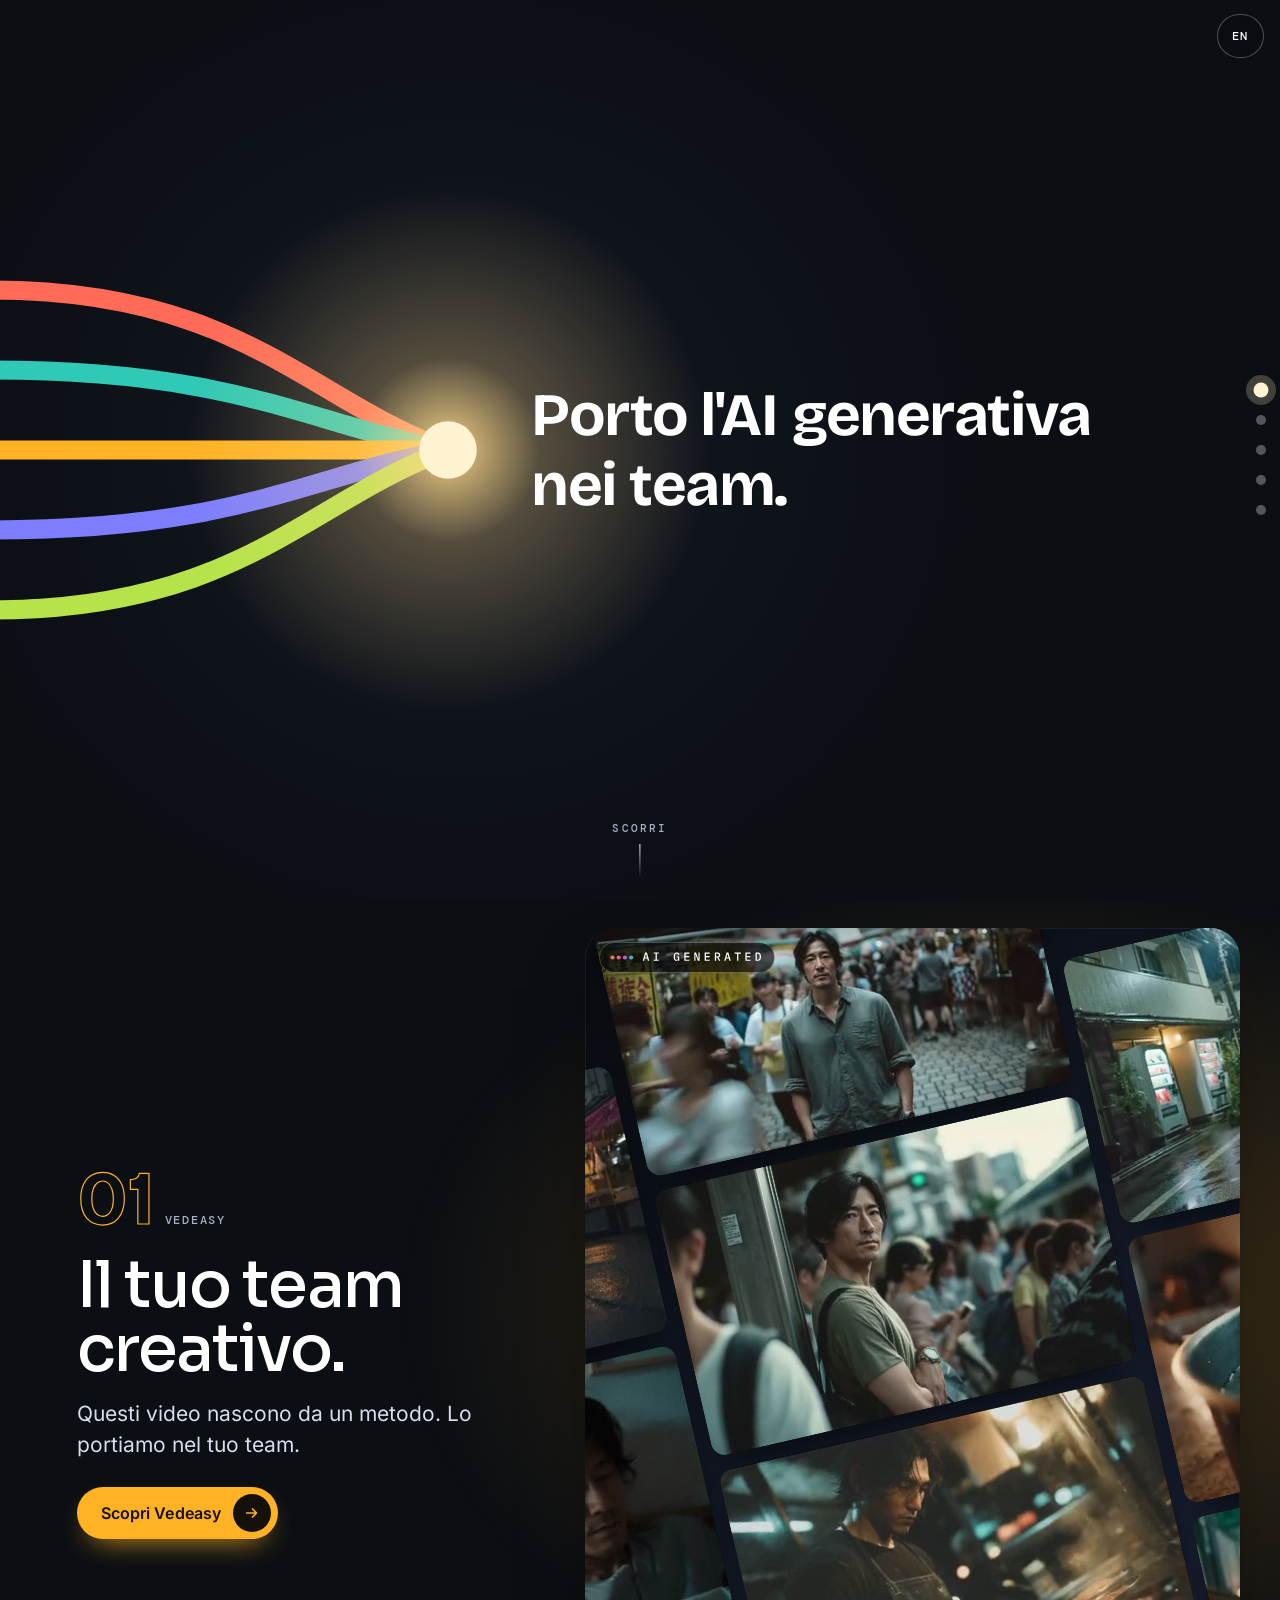
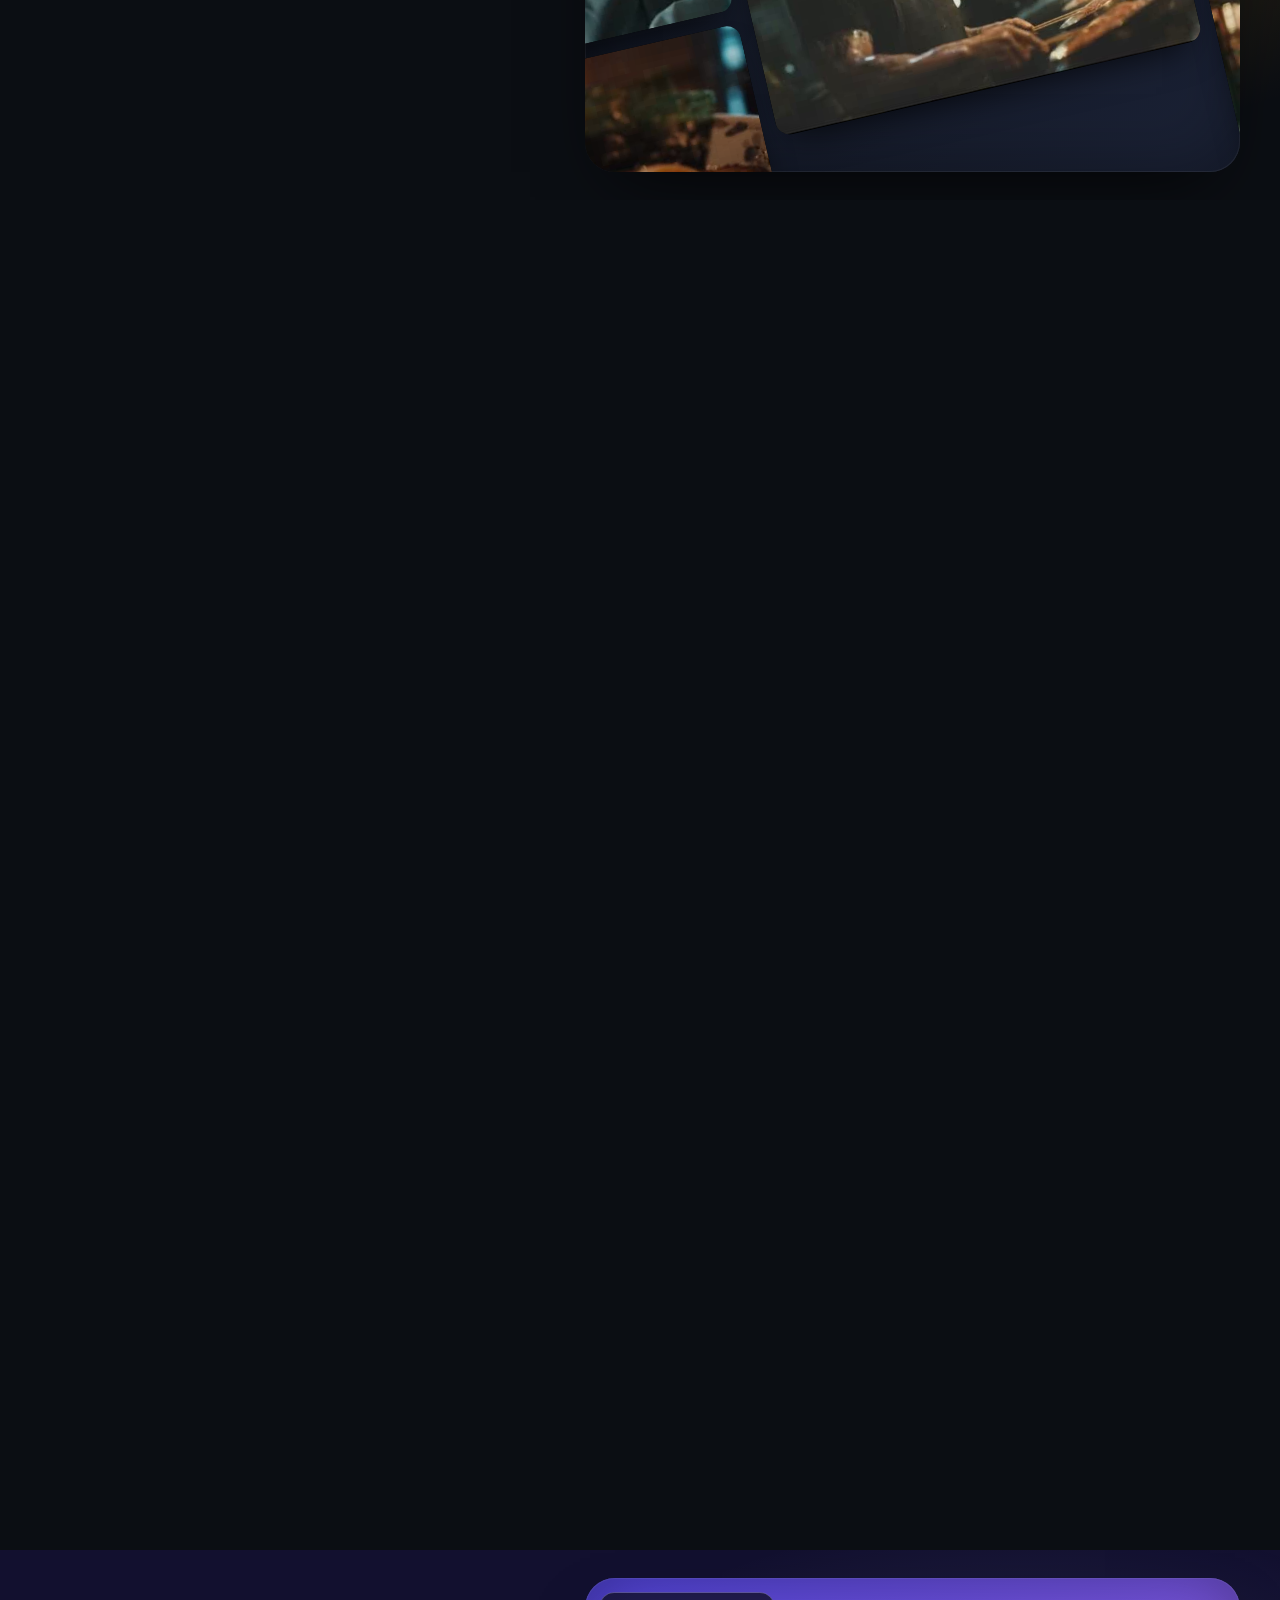
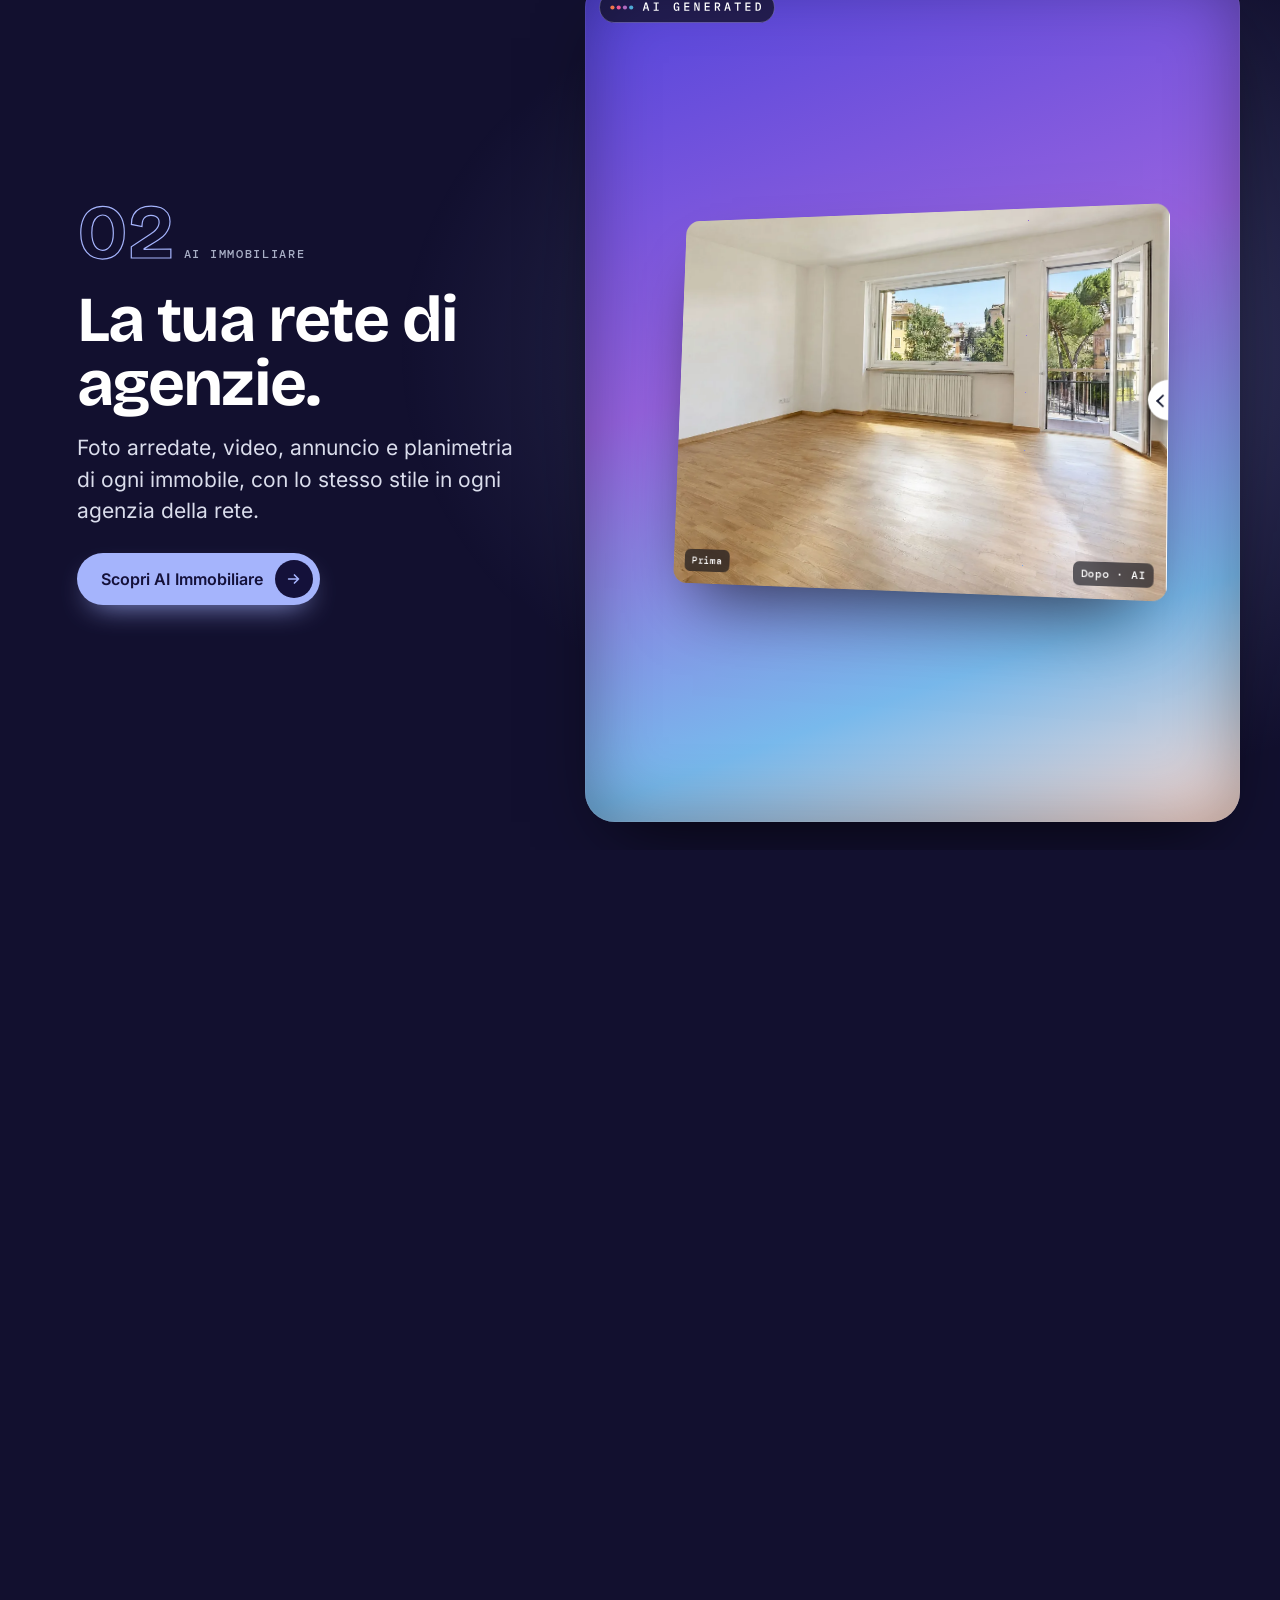
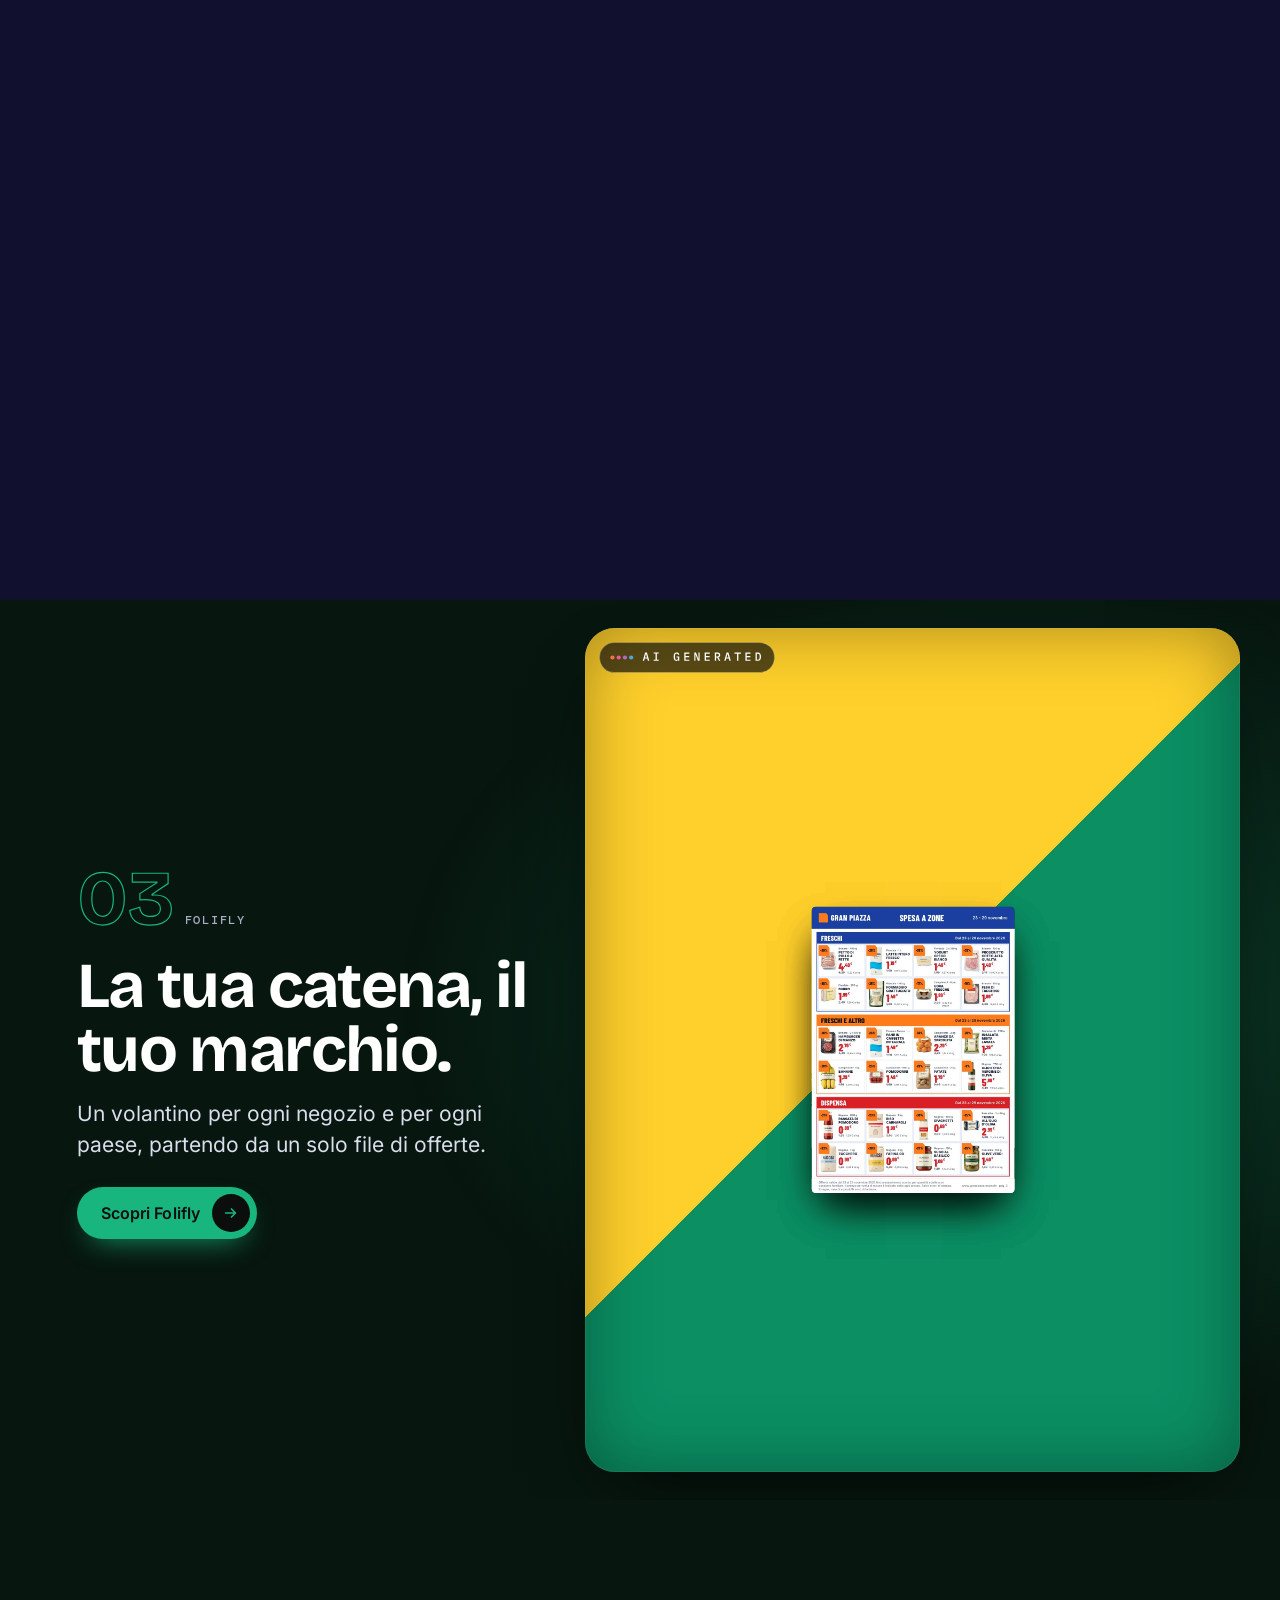
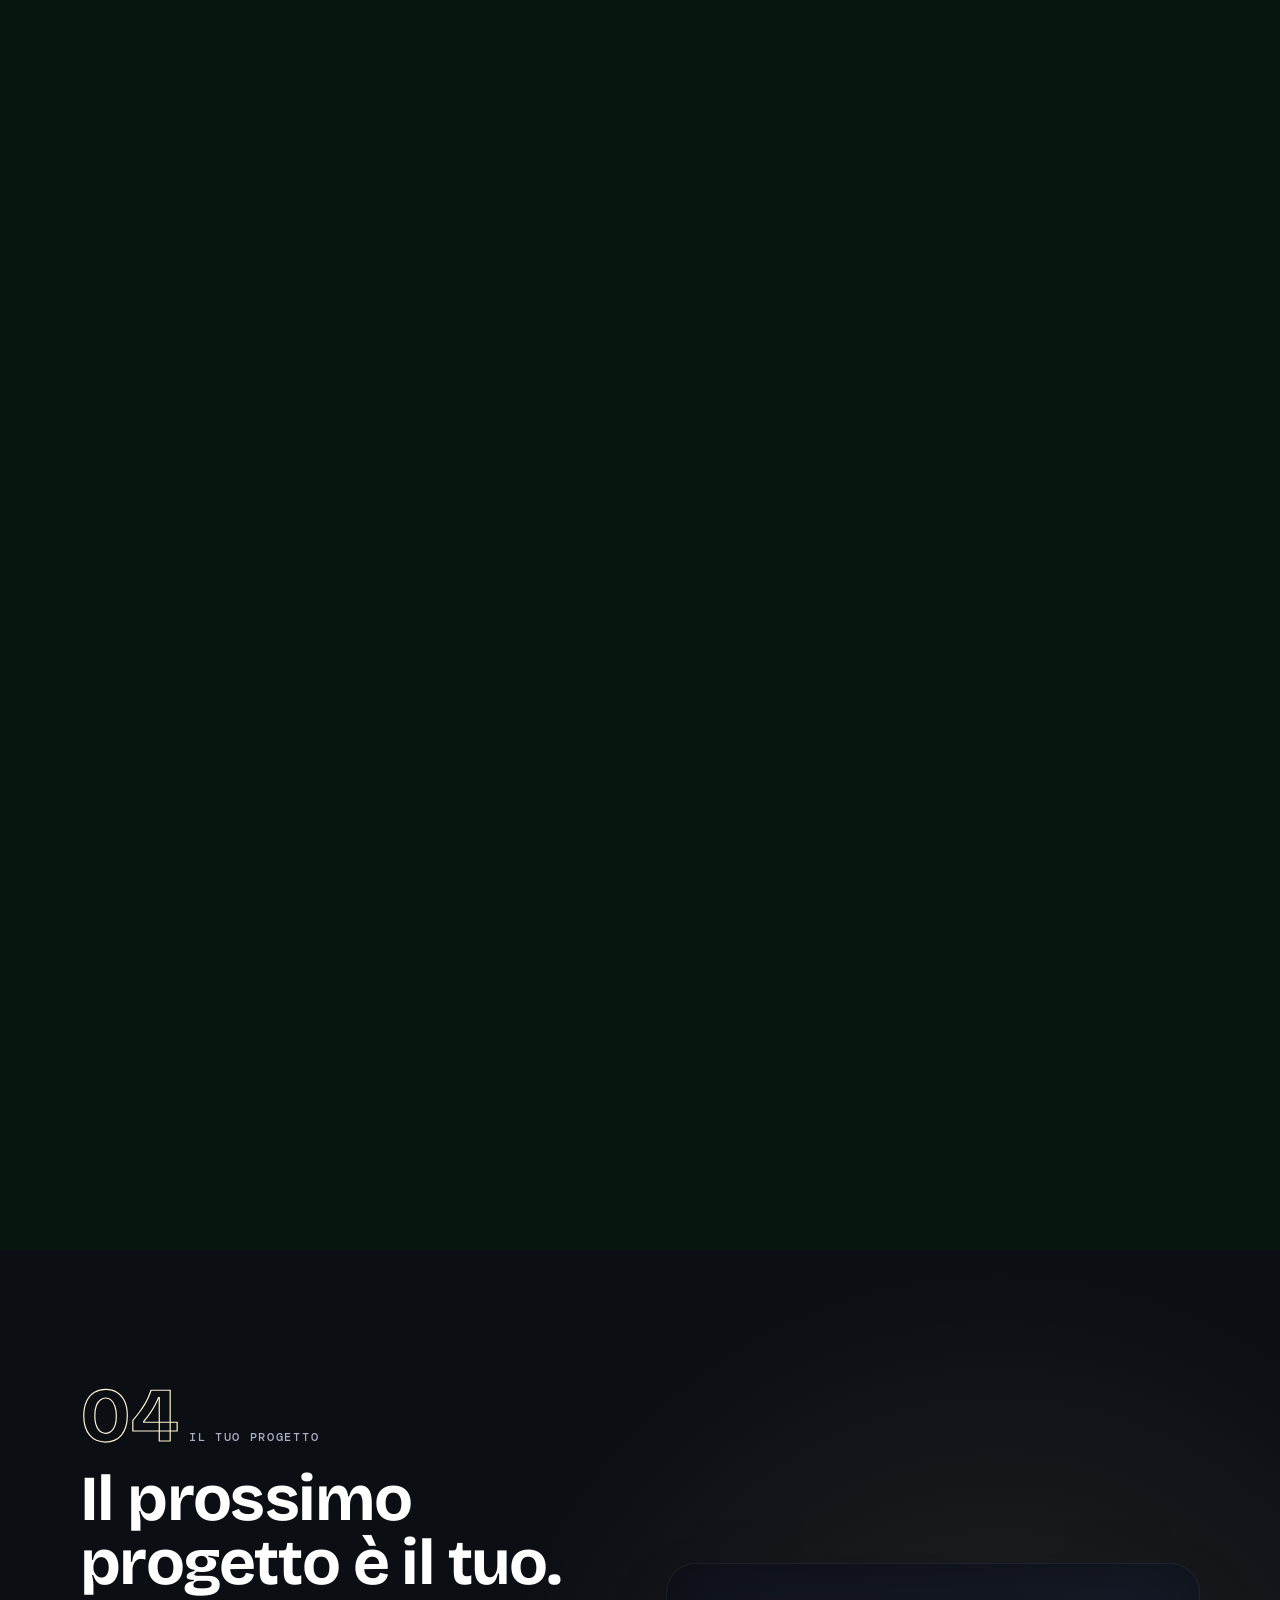
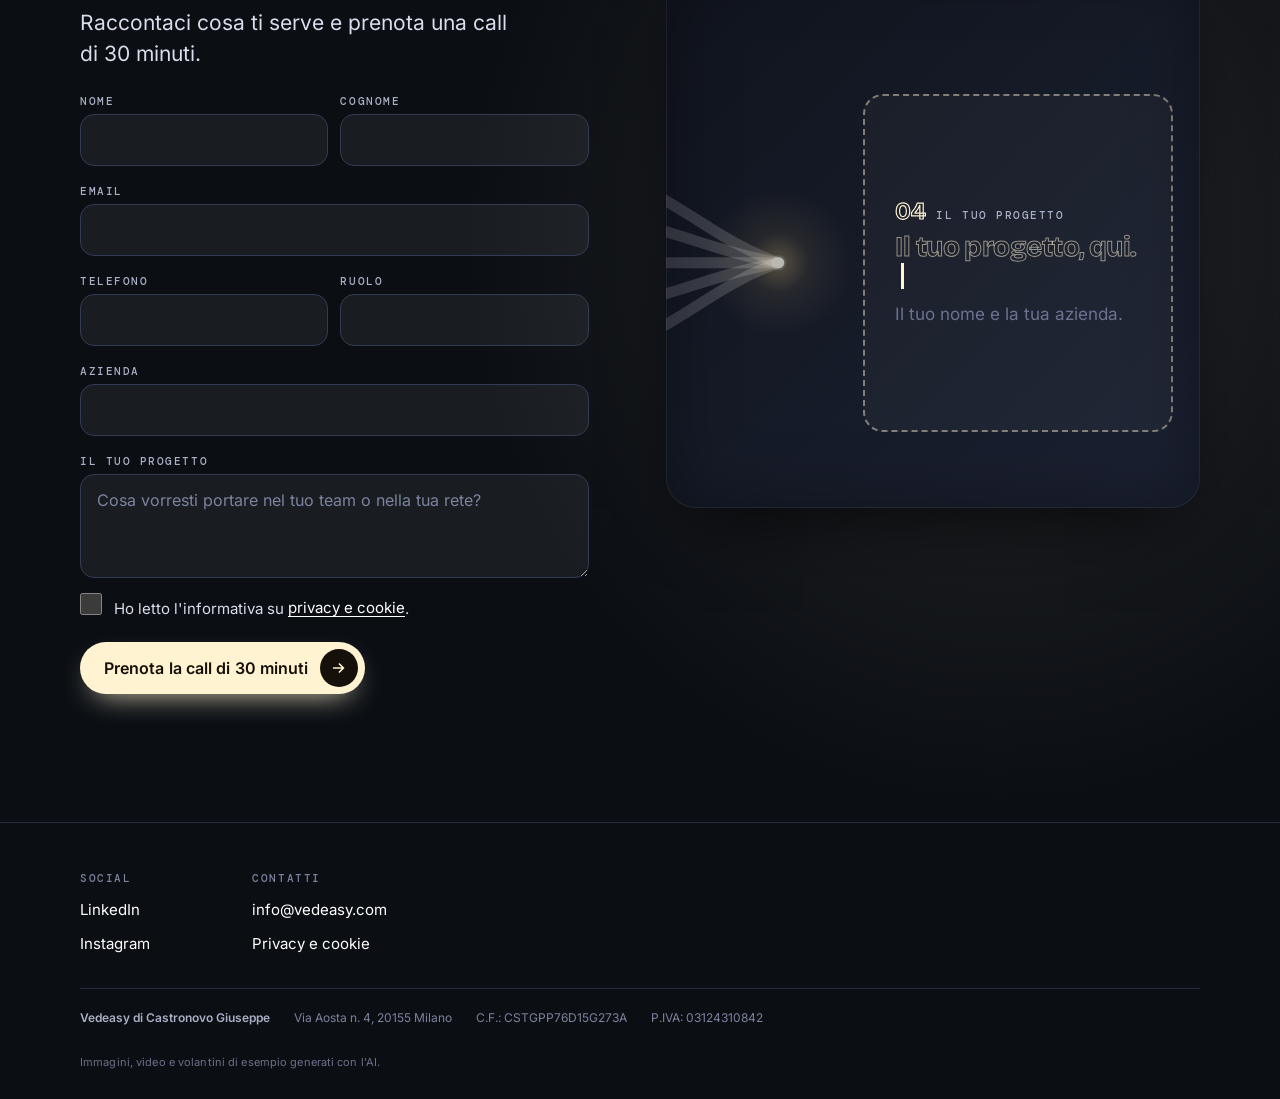
==== commit 08200780: "Icona della pagina e anteprima social" ====
--- a/index.html
+++ b/index.html
@@ -10,7 +10,17 @@
 <link rel="alternate" hreflang="it" href="https://progetti.aigenerated.it/">
 <link rel="alternate" hreflang="en" href="https://progetti.aigenerated.it/en/">
 <link rel="alternate" hreflang="x-default" href="https://progetti.aigenerated.it/">
+<meta property="og:type" content="website">
+<meta property="og:title" content="Porto l&#x27;AI generativa nei team">
+<meta property="og:description" content="Porto l&#x27;AI generativa nei team. Vedeasy per agenzie e aziende, AI Immobiliare per gli agenti immobiliari, Folifly per i volantini di catene e grandi marchi.">
+<meta property="og:url" content="https://progetti.aigenerated.it/">
+<meta property="og:image" content="https://progetti.aigenerated.it/img/og-it.png">
+<meta property="og:image:width" content="1200">
+<meta property="og:image:height" content="630">
+<meta name="twitter:card" content="summary_large_image">
 
+<link rel="icon" href="img/icona.svg" type="image/svg+xml">
+<link rel="apple-touch-icon" href="img/icona-180.png">
 <link rel="stylesheet" href="stile.css">
 <style>.p-vedeasy{--p:#FFB224;--p-fg:#15110A;--p-bg:linear-gradient(135deg,#0B0E13 0%,#1B2236 100%)}.p-immobiliare{--p:#A5B4FC;--p-fg:#14113A;--p-bg:linear-gradient(160deg,#5144DA 0%,#9562DF 42%,#78B9EC 77%,#FFDBD0 100%)}.p-folifly{--p:#19B57F;--p-fg:#0B0E0C;--p-bg:linear-gradient(135deg,#FFD02B 0 46%,#0B8F63 46% 100%)}</style>
 </head>
--- a/stile.css
+++ b/stile.css
@@ -307,3 +307,11 @@
 /* cambio di lingua: piccolo e discreto in alto a destra, come su vedeasy.com */
 .lang{position:fixed;top:max(14px,env(safe-area-inset-top,0px));right:max(16px,env(safe-area-inset-right,0px));z-index:56;display:inline-grid;place-items:center;min-width:44px;min-height:44px;padding:0 14px;font:500 .75rem/1 var(--mono);letter-spacing:.14em;color:#fff;text-decoration:none;background:rgba(11,14,19,.55);border:1px solid rgba(255,255,255,.28);border-radius:999px;-webkit-backdrop-filter:blur(8px);backdrop-filter:blur(8px);transition:border-color .2s,background-color .2s}
 .lang:hover{border-color:#fff;background:rgba(11,14,19,.8)}
+
+/* telefono: "Scorri" sta sotto la frase, nel flusso, così non la copre mai (anche con le barre di Safari) */
+@media (max-width:899px){
+  .hero{display:flex;flex-direction:column;align-items:stretch;justify-content:center;padding:max(24px,env(safe-area-inset-top,0px)) 0 max(18px,env(safe-area-inset-bottom,0px))}
+  .hero-in{flex:none}
+  .arte-m{max-height:36vh;max-height:36svh}
+  .scorri{position:relative;z-index:1;left:auto;bottom:auto;transform:none;margin:20px auto 0;flex:none}
+}
